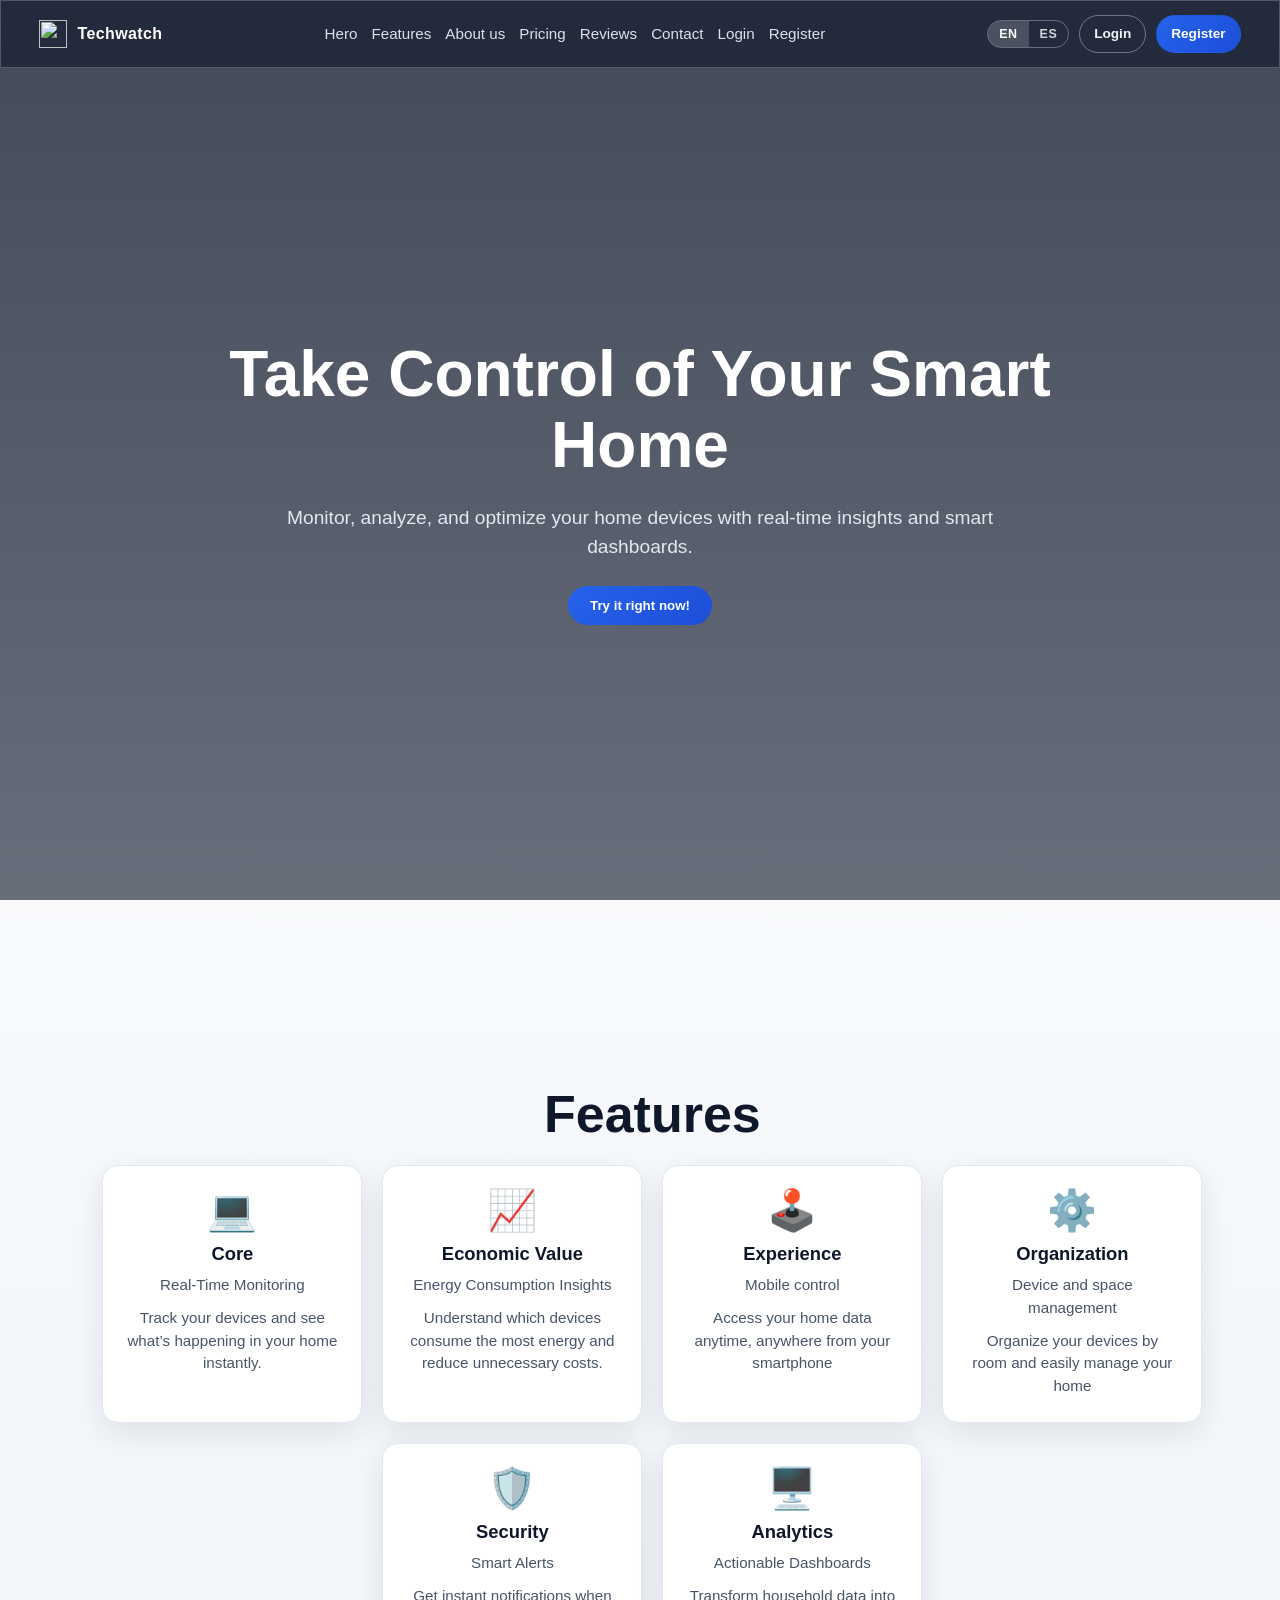
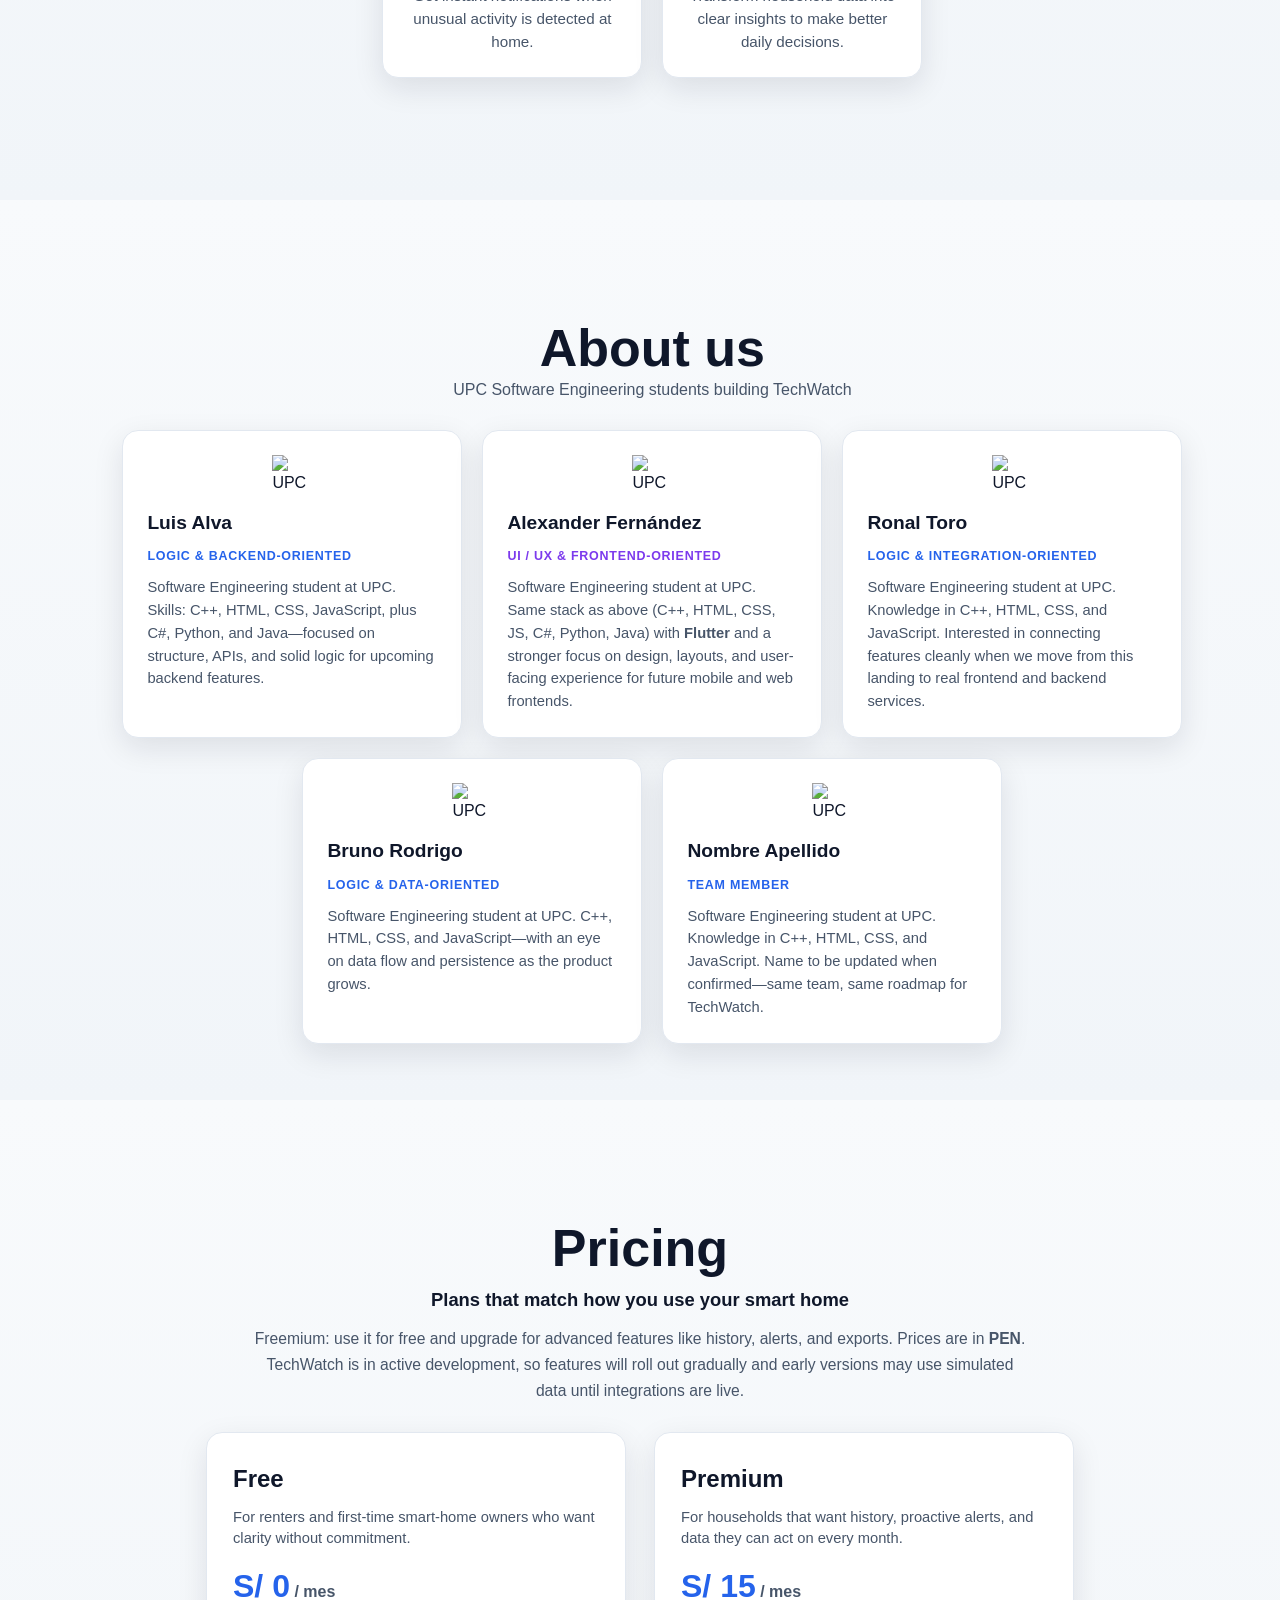
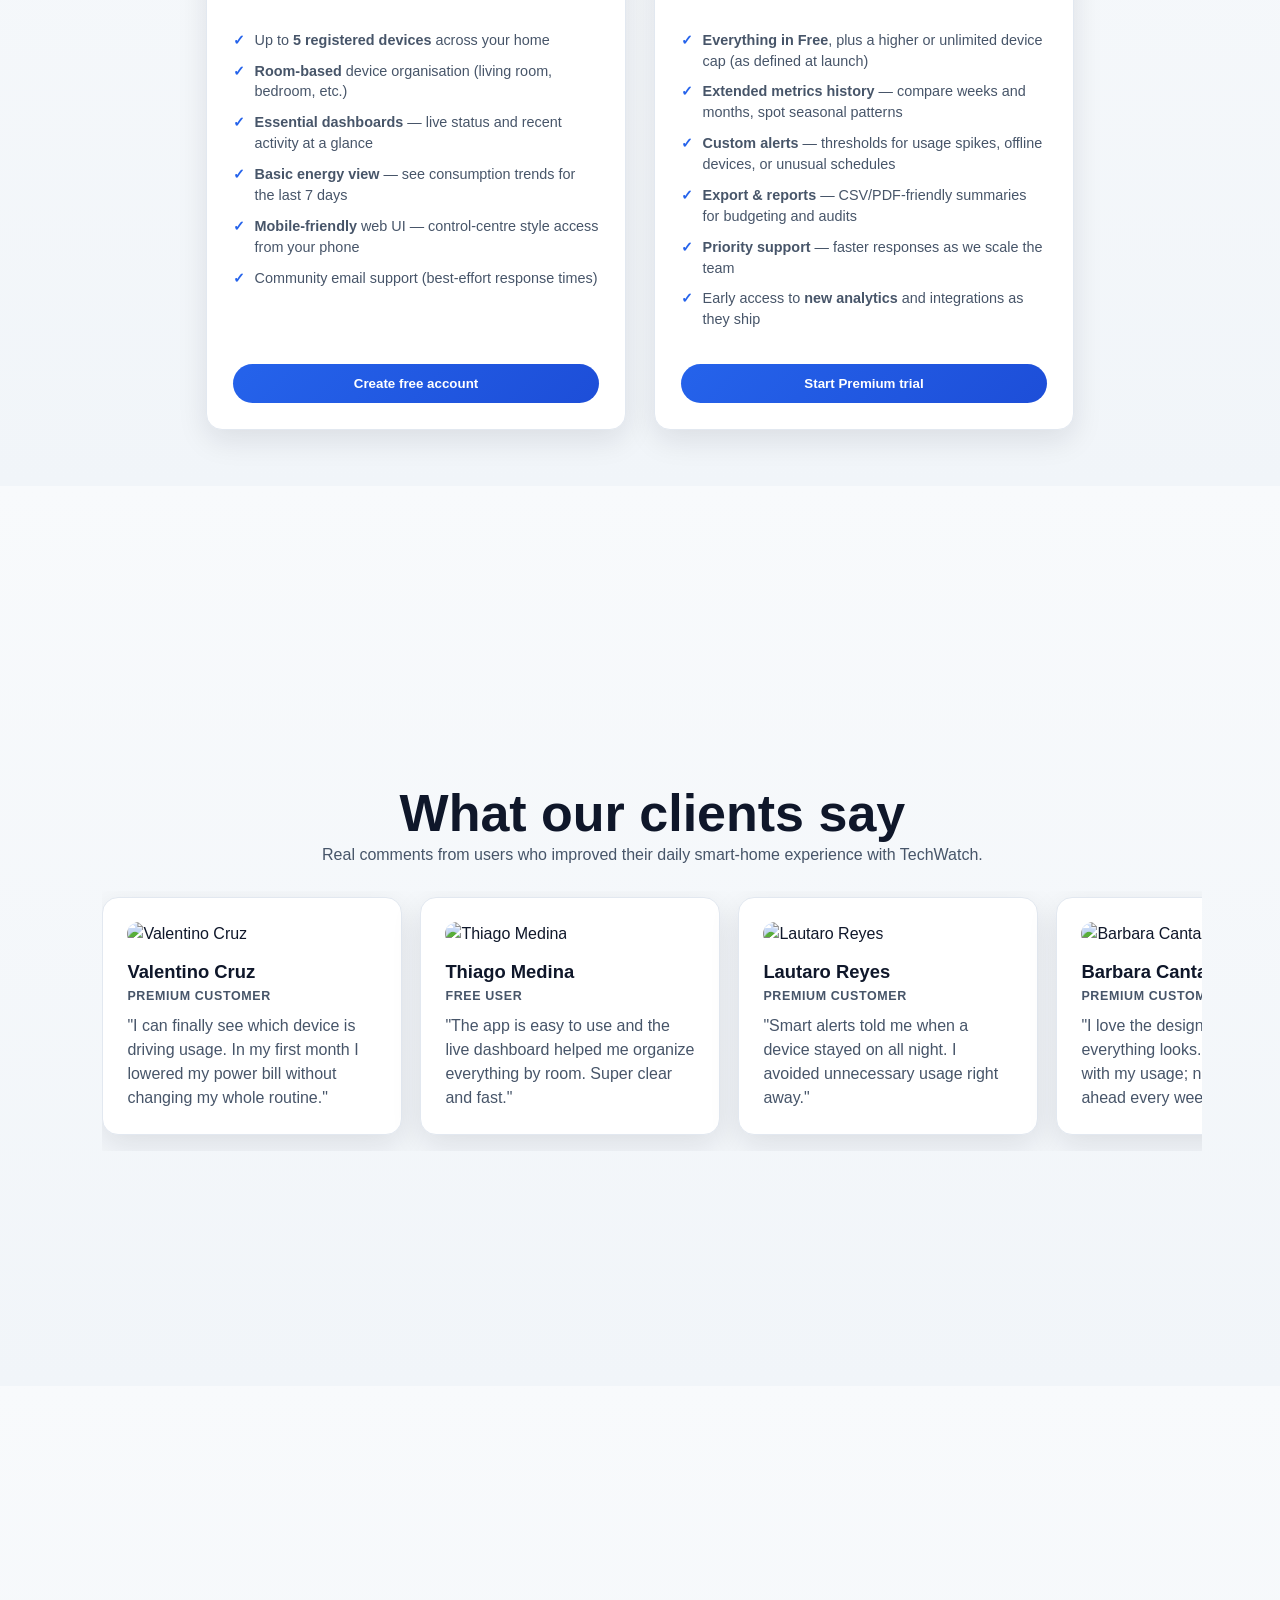
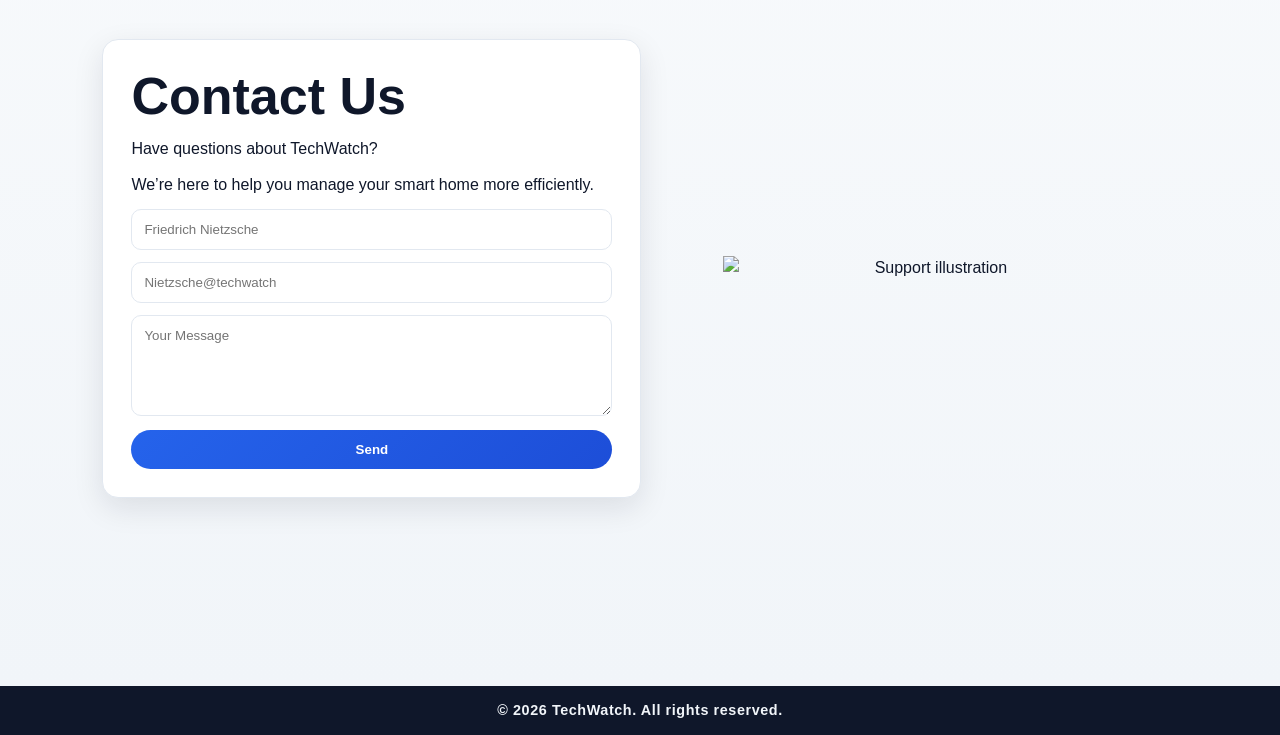
==== index.html @ 65d37afe "feat(login): add login and register" ====
<!DOCTYPE html>
<html lang="en">
<head>
    <meta charset="UTF-8">
    <meta name="viewport" content="width=device-width, initial-scale=1.0">
    <title>TechWatch</title>
    <link rel="stylesheet" href="./style.css">
    <link rel="shortcut icon" href="https://upload.wikimedia.org/wikipedia/commons/f/fc/UPC_logo_transparente.png">
</head>
<body>
<header class="header">
    <div class="div-header">
        <a href="index.html" class="brand-link" aria-label="TechWatch home">
            <img class="icon-img" src="https://upload.wikimedia.org/wikipedia/commons/f/fc/UPC_logo_transparente.png" alt="">
            <p class="title-logo">Techwatch</p>
        </a>

        <nav class="navbar" aria-label="Main">
            <div class="navbar-links">
                <a href="#hero" class="nav-link">Hero</a>
                <a href="#feature" class="nav-link">Features</a>
                <a href="#about" class="nav-link">About us</a>
                <a href="#pricing" class="nav-link">Pricing</a>
                <a href="#testimonials" class="nav-link">Reviews</a>
                <a href="#contact" class="nav-link">Contact</a>
                <a href="login.html" class="nav-link">Login</a>
                <a href="register.html" class="nav-link">Register</a>
            </div>
        </nav>

        <div class="navbar-actions">
            <div class="lang-switch" role="group" aria-label="Language (demo, no action)">
                <button type="button" class="lang-btn lang-btn--active">EN</button>
                <button type="button" class="lang-btn">ES</button>
            </div>
            <a href="login.html" class="btn-nav btn-nav--ghost">Login</a>
            <a href="register.html" class="btn-nav btn-nav--primary">Register</a>
        </div>
    </div>

    <section id="hero" class="full-screen section-content">
        <h1 class="title-main">Take Control of Your Smart Home</h1>
        <p class="txt-primary">Monitor, analyze, and optimize your home devices with real-time insights and smart dashboards.</p>
        <button class="btn-primary" type="button">Try it right now!</button>
    </section>
</header>

<main class="main">
    <section id="feature" class="full-screen section-content">
        <div class="container-feature">
            <h2>Features</h2>
            <div class="container-feature-div">

                <div class="card card--feature">
                    <span class="feature-emoji" aria-hidden="true">💻</span>
                    <h2>Core</h2>
                    <p>Real-Time Monitoring</p>
                    <p>Track your devices and see what’s happening in your home instantly.</p>
                </div>

                <div class="card card--feature">
                    <span class="feature-emoji" aria-hidden="true">📈</span>
                    <h2>Economic Value</h2>
                    <p>Energy Consumption Insights</p>
                    <p>Understand which devices consume the most energy and reduce unnecessary costs.</p>
                </div>

                <div class="card card--feature">
                    <span class="feature-emoji" aria-hidden="true">🕹️</span>
                    <h2>Experience</h2>
                    <p>Mobile control</p>
                    <p>Access your home data anytime, anywhere from your smartphone</p>
                </div>

                <div class="card card--feature">
                    <span class="feature-emoji" aria-hidden="true">⚙️</span>
                    <h2>Organization</h2>
                    <p>Device and space management</p>
                    <p>Organize your devices by room and easily manage your home</p>
                </div>

                <div class="card card--feature">
                    <span class="feature-emoji" aria-hidden="true">🛡️</span>
                    <h2>Security</h2>
                    <p>Smart Alerts</p>
                    <p>Get instant notifications when unusual activity is detected at home.</p>
                </div>

                <div class="card card--feature">
                    <span class="feature-emoji" aria-hidden="true">🖥️</span>
                    <h2>Analytics</h2>
                    <p>Actionable Dashboards</p>
                    <p>Transform household data into clear insights to make better daily decisions.</p>
                </div>
            </div>
        </div>
    </section>

    <section id="about" class="full-screen section-content section-about">
        <div class="container-about">
            <h2>About us</h2>
            <p class="about-lead">UPC Software Engineering students building TechWatch</p>
            <div class="container-team-div">
                <article class="card card-team">
                    <img class="team-upc-badge" src="https://upload.wikimedia.org/wikipedia/commons/f/fc/UPC_logo_transparente.png" alt="UPC">
                    <h3>Luis Alva</h3>
                    <p class="team-role">Logic &amp; backend-oriented</p>
                    <p class="team-bio">Software Engineering student at UPC. Skills: C++, HTML, CSS, JavaScript, plus C#, Python, and Java—focused on structure, APIs, and solid logic for upcoming backend features.</p>
                </article>
                <article class="card card-team card-team--highlight">
                    <img class="team-upc-badge" src="https://upload.wikimedia.org/wikipedia/commons/f/fc/UPC_logo_transparente.png" alt="UPC">
                    <h3>Alexander Fernández</h3>
                    <p class="team-role team-role--design">UI / UX &amp; frontend-oriented</p>
                    <p class="team-bio">Software Engineering student at UPC. Same stack as above (C++, HTML, CSS, JS, C#, Python, Java) with <strong>Flutter</strong> and a stronger focus on design, layouts, and user-facing experience for future mobile and web frontends.</p>
                </article>
                <article class="card card-team">
                    <img class="team-upc-badge" src="https://upload.wikimedia.org/wikipedia/commons/f/fc/UPC_logo_transparente.png" alt="UPC">
                    <h3>Ronal Toro</h3>
                    <p class="team-role">Logic &amp; integration-oriented</p>
                    <p class="team-bio">Software Engineering student at UPC. Knowledge in C++, HTML, CSS, and JavaScript. Interested in connecting features cleanly when we move from this landing to real frontend and backend services.</p>
                </article>
                <article class="card card-team">
                    <img class="team-upc-badge" src="https://upload.wikimedia.org/wikipedia/commons/f/fc/UPC_logo_transparente.png" alt="UPC">
                    <h3>Bruno Rodrigo</h3>
                    <p class="team-role">Logic &amp; data-oriented</p>
                    <p class="team-bio">Software Engineering student at UPC. C++, HTML, CSS, and JavaScript—with an eye on data flow and persistence as the product grows.</p>
                </article>
                <article class="card card-team">
                    <img class="team-upc-badge" src="https://upload.wikimedia.org/wikipedia/commons/f/fc/UPC_logo_transparente.png" alt="UPC">
                    <h3>Nombre Apellido</h3>
                    <p class="team-role">Team member</p>
                    <p class="team-bio">Software Engineering student at UPC. Knowledge in C++, HTML, CSS, and JavaScript. Name to be updated when confirmed—same team, same roadmap for TechWatch.</p>
                </article>
            </div>
        </div>
    </section>

    <section id="pricing" class="full-screen section-content section-pricing">
        <div class="container-pricing">
            <h2>Pricing</h2>
            <h3 class="pricing-subtitle">Plans that match how you use your smart home</h3>
            <p class="pricing-intro">Freemium: use it for free and upgrade for advanced features like history, alerts, and exports. Prices are in <strong>PEN</strong>. TechWatch is in active development, so features will roll out gradually and early versions may use simulated data until integrations are live.</p>
            <div class="card-pricing">
                <article class="card card-plan">
                    <h4 class="plan-name">Free</h4>
                    <p class="plan-tagline">For renters and first-time smart-home owners who want clarity without commitment.</p>
                    <p class="plan-price"><span class="plan-amount">S/&nbsp;0</span> <span class="plan-period">/ mes</span></p>
                    <ul class="plan-features" aria-label="Free plan includes">
                        <li>Up to <strong>5 registered devices</strong> across your home</li>
                        <li><strong>Room-based</strong> device organisation (living room, bedroom, etc.)</li>
                        <li><strong>Essential dashboards</strong> — live status and recent activity at a glance</li>
                        <li><strong>Basic energy view</strong> — see consumption trends for the last 7 days</li>
                        <li><strong>Mobile-friendly</strong> web UI — control-centre style access from your phone</li>
                        <li>Community email support (best-effort response times)</li>
                    </ul>
                    <button class="btn-primary btn-plan" type="button">Create free account</button>
                </article>
                <article class="card card-plan card-plan--premium">
                    <h4 class="plan-name">Premium</h4>
                    <p class="plan-tagline">For households that want history, proactive alerts, and data they can act on every month.</p>
                    <p class="plan-price"><span class="plan-amount">S/&nbsp;15</span> <span class="plan-period">/ mes</span></p>
                    <ul class="plan-features" aria-label="Premium plan includes">
                        <li><strong>Everything in Free</strong>, plus a higher or unlimited device cap (as defined at launch)</li>
                        <li><strong>Extended metrics history</strong> — compare weeks and months, spot seasonal patterns</li>
                        <li><strong>Custom alerts</strong> — thresholds for usage spikes, offline devices, or unusual schedules</li>
                        <li><strong>Export &amp; reports</strong> — CSV/PDF-friendly summaries for budgeting and audits</li>
                        <li><strong>Priority support</strong> — faster responses as we scale the team</li>
                        <li>Early access to <strong>new analytics</strong> and integrations as they ship</li>
                    </ul>
                    <button class="btn-primary btn-plan" type="button">Start Premium trial</button>
                </article>
            </div>
        </div>
    </section>

    <section id="testimonials" class="full-screen section-content section-testimonials">
        <div class="container-testimonials">
            <h2>What our clients say</h2>
            <p class="testimonials-lead">Real comments from users who improved their daily smart-home experience with TechWatch.</p>
            <div class="testimonial-slider" aria-label="Client reviews slider">
                <article class="card card-testimonial">
                    <img class="testimonial-avatar" src="https://www.infobae.com/resizer/v2/CPGKD5EXLZEO7OSWENSND5OVTY.jpg?auth=8306f0fc4fae2e4732d6c494ba9c1b392066bcceee750fc18bac160e24c62897&amp;smart=true&amp;width=992&amp;height=558&amp;quality=85" alt="Valentino Cruz">
                    <h3>Valentino Cruz</h3>
                    <p class="testimonial-role">Premium customer</p>
                    <p>"I can finally see which device is driving usage. In my first month I lowered my power bill without changing my whole routine."</p>
                </article>
                <article class="card card-testimonial">
                    <img class="testimonial-avatar" src="https://i.pinimg.com/736x/46/91/97/46919703baafce4552b2fa913bdf6544.jpg" alt="Thiago Medina">
                    <h3>Thiago Medina</h3>
                    <p class="testimonial-role">Free user</p>
                    <p>"The app is easy to use and the live dashboard helped me organize everything by room. Super clear and fast."</p>
                </article>
                <article class="card card-testimonial">
                    <img class="testimonial-avatar" src="https://www.latercera.com/resizer/v2/CP57ROPIQRBABHJVPYNOD5T3W4.jpeg?auth=5ddd40fdc5b1cfbd6dd64c417ba58ba4797929451bead5919d0a9a0de16f0524&amp;smart=true&amp;width=800&amp;height=1194&amp;quality=70" alt="Lautaro Reyes">
                    <h3>Lautaro Reyes</h3>
                    <p class="testimonial-role">Premium customer</p>
                    <p>"Smart alerts told me when a device stayed on all night. I avoided unnecessary usage right away."</p>
                </article>
                <article class="card card-testimonial">
                    <img class="testimonial-avatar" src="https://lastfm.freetls.fastly.net/i/u/ar0/795e76529611a50bc65374e23f1e6161.jpg" alt="Barbara Cantarero">
                    <h3>Barbara Cantarero</h3>
                    <p class="testimonial-role">Premium customer</p>
                    <p>"I love the design and how simple everything looks. I used to struggle with my usage; now I can plan ahead every week."</p>
                </article>
                <article class="card card-testimonial">
                    <img class="testimonial-avatar" src="https://akamai.sscdn.co/uploadfile/letras/fotos/0/a/1/a/0a1a2368485c5fea7bb5aa9ca3377a27.jpg" alt="Matias Solano">
                    <h3>Matias Solano</h3>
                    <p class="testimonial-role">Free user</p>
                    <p>"TechWatch took me from a messy setup to controlling my home from my phone. Really useful day to day."</p>
                </article>
            </div>
        </div>
    </section>

    <section id="contact" class="full-screen section-content">
        <div class="contact-div">
            <div class="contact-us">
                <h2>Contact Us</h2>
                <p>Have questions about TechWatch? </p>
                <p>We’re here to help you manage your smart home more efficiently.</p>
                <input class="input" type="text" name="contact-name" placeholder="Friedrich Nietzsche">
                <input class="input" type="email" name="contact-email" placeholder="Nietzsche@techwatch">
                <textarea class="input" rows="5" name="contact-message" placeholder="Your Message"></textarea>
                <button class="btn-primary contact-send" type="button">Send</button>
            </div>
            <img class="contact-illustration" src="https://estudiante.upc.edu.pe/_nuxt/gif-landing.DMH_R6to.gif" alt="Support illustration">
        </div>
    </section>

</main>

<footer class="footer footer--compact">
    <div class="container-footer">
        <p class="footer-copy">© 2026 TechWatch. All rights reserved.</p>
    </div>
</footer>
</body>
</html>
---- style.css ----
:root {
    --primary: #2563eb;
    --primary-hover: #1d4ed8;

    --bg: #f8fafc;
    --surface: #ffffff;
    --surface-muted: #f1f5f9;
    --border: #e2e8f0;

    --text-main: #0f172a;
    --text-secondary: #475569;
    --text-light: #e2e8f0;

    --radius: 16px;
    --shadow-soft: 0 10px 30px rgba(15, 23, 42, 0.1);
}

* {
    margin: 0;
    padding: 0;
    box-sizing: border-box;
    font-family: Inter, "Segoe UI", sans-serif;
}

html {
    scroll-behavior: smooth;
}

body {
    background: var(--bg);
    color: var(--text-main);
    line-height: 1.5;
    scroll-snap-type: y mandatory;
    overflow-y: auto;
}

section,
footer {
    scroll-snap-align: start;
}

a {
    text-decoration: none;
    color: inherit;
}

.full-screen {
    min-height: 100vh;
}

.section-content {
    display: flex;
    flex-direction: column;
    justify-content: center;
    align-items: center;
    gap: 24px;
    padding: 120px 8vw 56px;
    text-align: center;
}

.section-content h2 {
    font-size: clamp(2rem, 4.2vw, 3.25rem);
    line-height: 1.1;
}

/* HEADER + HERO */
.header {
    position: relative;
    background-image: url("https://linda-smart.com/wp-content/uploads/2024/03/Smart-Home-Linda-Smart-blog-IoT-9.webp");
    background-position: center;
    background-size: cover;
    background-repeat: no-repeat;
}

.header::before {
    content: "";
    position: absolute;
    inset: 0;
    background: linear-gradient(180deg, rgba(15, 23, 42, 0.78), rgba(15, 23, 42, 0.62));
}

.div-header {
    position: fixed;
    top: 0;
    left: 0;
    z-index: 10;
    width: 100%;
    padding: 14px 3vw;
    border: 1px solid rgba(226, 232, 240, 0.25);
    border-radius: 0;
    background: rgba(15, 23, 42, 0.6);
    backdrop-filter: blur(14px);
    display: grid;
    grid-template-columns: auto minmax(0, 1fr) auto;
    align-items: center;
    column-gap: clamp(10px, 2vw, 20px);
}

.brand-link {
    display: flex;
    align-items: center;
    gap: 10px;
    text-decoration: none;
    color: inherit;
    grid-column: 1;
    justify-self: start;
    min-width: 0;
}

.container-logo {
    display: flex;
    align-items: center;
    gap: 10px;
}

.title-logo {
    color: #fff;
    font-weight: 700;
    letter-spacing: 0.4px;
}

.icon-img {
    width: 28px;
    height: 28px;
    object-fit: contain;
}

.navbar {
    grid-column: 2;
    display: flex;
    align-items: center;
    justify-content: center;
    min-width: 0;
}

.navbar-links {
    display: flex;
    flex-wrap: wrap;
    align-items: center;
    justify-content: center;
    gap: 10px 14px;
}

.navbar-actions {
    grid-column: 3;
    justify-self: end;
    display: flex;
    flex-wrap: wrap;
    align-items: center;
    justify-content: flex-end;
    gap: 8px 10px;
}

a.btn-nav {
    text-decoration: none;
    display: inline-flex;
    align-items: center;
    justify-content: center;
    box-sizing: border-box;
}

.lang-switch {
    display: inline-flex;
    border-radius: 999px;
    overflow: hidden;
    border: 1px solid rgba(226, 232, 240, 0.35);
}

.lang-btn {
    margin: 0;
    padding: 6px 11px;
    border: none;
    background: transparent;
    color: rgba(241, 245, 249, 0.85);
    font-size: 0.78rem;
    font-weight: 600;
    letter-spacing: 0.04em;
    cursor: pointer;
}

.lang-btn:hover {
    background: rgba(255, 255, 255, 0.08);
    color: #fff;
}

.lang-btn--active {
    background: rgba(255, 255, 255, 0.18);
    color: #fff;
}

.btn-nav {
    padding: 8px 14px;
    border-radius: 999px;
    font-size: 0.85rem;
    font-weight: 600;
    cursor: pointer;
    border: 1px solid transparent;
    white-space: nowrap;
}

.btn-nav--ghost {
    background: transparent;
    color: #f1f5f9;
    border-color: rgba(226, 232, 240, 0.4);
}

.btn-nav--ghost:hover {
    background: rgba(255, 255, 255, 0.1);
    border-color: rgba(226, 232, 240, 0.6);
}

.btn-nav--primary {
    background: linear-gradient(135deg, var(--primary), var(--primary-hover));
    color: #fff;
    border-color: transparent;
}

.btn-nav--primary:hover {
    filter: brightness(1.05);
    box-shadow: 0 4px 14px rgba(37, 99, 235, 0.35);
}

.nav-link {
    color: rgba(241, 245, 249, 0.9);
    font-size: 0.95rem;
}

.nav-link:hover {
    color: #ffffff;
}

.auth-page {
    min-height: 100vh;
    display: flex;
    flex-direction: column;
}

/* Auth pages (login / register): same header backdrop, centered form */
.header--auth {
    display: flex;
    flex-direction: column;
    flex: 1;
    min-height: 0;
}

.auth-panel {
    position: relative;
    z-index: 1;
    flex: 1;
    display: flex;
    align-items: center;
    justify-content: center;
    padding: 100px 5vw 48px;
    color: #fff;
}

.auth-card {
    width: min(420px, 100%);
    background: rgba(255, 255, 255, 0.96);
    color: var(--text-main);
    border-radius: var(--radius);
    padding: 28px 26px 26px;
    box-shadow: 0 20px 50px rgba(15, 23, 42, 0.25);
    text-align: left;
}

.auth-card h1 {
    font-size: 1.45rem;
    margin-bottom: 20px;
    line-height: 1.2;
}

.auth-form {
    display: flex;
    flex-direction: column;
    gap: 14px;
}

.auth-form label {
    font-size: 0.82rem;
    font-weight: 600;
    color: var(--text-secondary);
    display: flex;
    flex-direction: column;
    gap: 6px;
    text-align: left;
}

.auth-form input {
    border: 1px solid var(--border);
    border-radius: 10px;
    padding: 11px 12px;
    font-size: 0.95rem;
    outline: none;
}

.auth-form input:focus {
    border-color: var(--primary);
}

.auth-footer-row {
    margin-top: 18px;
    font-size: 0.88rem;
    color: var(--text-secondary);
    text-align: center;
}

.auth-footer-row a {
    color: var(--primary);
    font-weight: 600;
}

.auth-form .btn-primary.auth-submit {
    width: 100%;
    margin-top: 4px;
}

#hero {
    position: relative;
    z-index: 1;
    color: #ffffff;
}

.title-main {
    font-size: clamp(2rem, 5vw, 4rem);
    max-width: 850px;
    line-height: 1.1;
}

.txt-primary {
    font-size: clamp(1rem, 2.1vw, 1.2rem);
    max-width: 760px;
    color: var(--text-light);
}

.btn-primary {
    border: none;
    border-radius: 999px;
    background: linear-gradient(135deg, var(--primary), var(--primary-hover));
    color: #fff;
    font-weight: 600;
    padding: 12px 22px;
    cursor: pointer;
    transition: transform 0.2s ease, box-shadow 0.2s ease;
}

.btn-primary:hover {
    transform: translateY(-2px);
    box-shadow: 0 8px 25px rgba(37, 99, 235, 0.28);
}

/* MAIN SECTIONS */
.main {
    text-align: center;
}

#feature,
#about,
#pricing,
#testimonials,
#contact {
    background: linear-gradient(180deg, var(--bg), var(--surface-muted));
}

.container-feature,
.container-about,
.container-testimonials,
.contact-div {
    width: min(1100px, 92vw);
    margin: 0 auto;
}

.container-feature-div {
    margin-top: 22px;
    display: flex;
    flex-wrap: wrap;
    justify-content: center;
    align-items: stretch;
    gap: 20px;
}

#feature .card {
    width: calc((100% - 60px) / 4);
    min-width: 230px;
    max-width: 260px;
}

.card--feature {
    display: flex;
    flex-direction: column;
    align-items: center;
    gap: 10px;
    padding-top: 28px;
}

.feature-emoji {
    font-size: 2.5rem;
    line-height: 1;
    margin-bottom: 4px;
}

.card--feature h2 {
    font-size: 1.15rem;
}

.card--feature p {
    font-size: 0.95rem;
    color: var(--text-secondary);
}

/* ABOUT US */
.section-about .about-lead {
    max-width: 720px;
    margin: 0 auto;
    color: var(--text-secondary);
    font-size: 1rem;
}

.container-team-div {
    margin-top: 28px;
    display: flex;
    flex-wrap: wrap;
    justify-content: center;
    align-items: stretch;
    gap: 20px;
}

.card-team {
    width: calc((100% - 80px) / 3);
    min-width: 260px;
    max-width: 340px;
    padding: 24px;
    text-align: left;
    display: flex;
    flex-direction: column;
    gap: 10px;
}

.card-team--highlight {
    border-color: rgba(37, 99, 235, 0.35);
    box-shadow: 0 12px 40px rgba(37, 99, 235, 0.12);
}

.team-upc-badge {
    width: 2.5rem;
    height: 2.5rem;
    object-fit: contain;
    align-self: center;
    margin-bottom: 4px;
    display: block;
}

.card-team h3 {
    font-size: 1.2rem;
    color: var(--text-main);
}

.team-role {
    font-size: 0.78rem;
    font-weight: 600;
    text-transform: uppercase;
    letter-spacing: 0.06em;
    color: var(--primary);
}

.team-role--design {
    color: #7c3aed;
}

.team-bio {
    font-size: 0.92rem;
    color: var(--text-secondary);
    line-height: 1.55;
}

/* TESTIMONIALS */
.section-testimonials .testimonials-lead {
    max-width: 760px;
    margin: 0 auto;
    color: var(--text-secondary);
    font-size: 1rem;
}

.testimonial-slider {
    margin-top: 24px;
    display: flex;
    gap: 18px;
    overflow-x: auto;
    padding: 6px 4px 16px;
    scroll-snap-type: x mandatory;
}

.card-testimonial {
    flex: 0 0 min(300px, 82vw);
    scroll-snap-align: start;
    text-align: left;
}

.testimonial-avatar {
    width: 100%;
    height: 180px;
    object-fit: cover;
    border-radius: 12px;
    margin-bottom: 12px;
}

.card-testimonial h3 {
    font-size: 1.15rem;
    margin-bottom: 2px;
}

.testimonial-role {
    font-size: 0.78rem;
    font-weight: 700;
    letter-spacing: 0.05em;
    text-transform: uppercase;
    color: var(--primary);
    margin-bottom: 8px;
}

.card-testimonial p {
    color: var(--text-secondary);
}

/* PRICING */
.container-pricing {
    width: min(1040px, 92vw);
    margin: 0 auto;
}

.pricing-subtitle {
    font-size: 1.15rem;
    font-weight: 600;
    color: var(--text-main);
    margin-top: 0.4rem;
    line-height: 1.35;
}

.section-pricing > .container-pricing > h2 {
    margin-bottom: 0.2em;
}

.pricing-intro {
    max-width: 780px;
    margin: 14px auto 0;
    font-size: 0.98rem;
    color: var(--text-secondary);
    line-height: 1.65;
    text-align: center;
}

.card-pricing {
    margin-top: 28px;
    display: flex;
    flex-direction: row;
    justify-content: center;
    align-items: stretch;
    gap: 28px;
    flex-wrap: nowrap;
}

.card {
    background: var(--surface);
    border: 1px solid var(--border);
    border-radius: var(--radius);
    padding: 24px;
    box-shadow: var(--shadow-soft);
    transition: transform 0.2s ease;
}

.card:hover {
    transform: translateY(-4px);
}

.price {
    font-size: 1.8rem;
    font-weight: 700;
    color: var(--primary);
}

#pricing .card-plan {
    position: relative;
    width: min(420px, 100%);
    min-width: 300px;
    min-height: auto;
    padding: 28px 26px 26px;
    display: flex;
    flex-direction: column;
    gap: 10px;
    text-align: left;
}


.plan-name {
    font-size: 1.5rem;
    font-weight: 800;
    color: var(--text-main);
    margin: 0;
}

.plan-tagline {
    font-size: 0.92rem;
    color: var(--text-secondary);
    line-height: 1.45;
    margin: 0;
}

.plan-price {
    margin: 6px 0 4px;
    line-height: 1.25;
}

.plan-amount {
    font-size: 2rem;
    font-weight: 800;
    color: var(--primary);
}

.plan-period {
    font-size: 1rem;
    font-weight: 600;
    color: var(--text-secondary);
}

.plan-features {
    list-style: none;
    margin: 10px 0 0;
    padding: 0;
    flex: 1;
}

.plan-features li {
    position: relative;
    padding-left: 1.35rem;
    margin-bottom: 10px;
    font-size: 0.9rem;
    color: var(--text-secondary);
    line-height: 1.45;
}

.plan-features li::before {
    content: "✓";
    position: absolute;
    left: 0;
    color: var(--primary);
    font-weight: 800;
}

.btn-plan {
    margin-top: 14px;
    align-self: flex-start;
    width: 100%;
    text-align: center;
}


.contact-div {
    display: grid;
    grid-template-columns: repeat(auto-fit, minmax(260px, 1fr));
    align-items: center;
    gap: 22px;
}

.contact-us {
    background: var(--surface);
    border: 1px solid var(--border);
    border-radius: var(--radius);
    padding: 28px;
    box-shadow: var(--shadow-soft);
    display: flex;
    flex-direction: column;
    gap: 12px;
    text-align: left;
}

.contact-send {
    width: 100%;
    margin-top: 2px;
}

.contact-div img,
.contact-illustration {
    width: 100%;
    max-width: 420px;
    margin-inline: auto;
    max-height: 460px;
    object-fit: contain;
    display: block;
}

.input {
    border: 1px solid var(--border);
    border-radius: 10px;
    padding: 12px;
    outline: none;
}

.input:focus {
    border-color: var(--primary);
}

/* FOOTER */
.footer {
    background: #0f172a;
    color: #f8fafc;
    display: flex;
    align-items: center;
    justify-content: center;
    min-height: auto;
    padding: 0;
}

.footer--compact {
    max-height: 72px;
    min-height: 0;
    padding: 14px 6vw;
    scroll-snap-align: end;
    overflow: hidden;
    box-sizing: border-box;
}

.footer--compact .container-footer {
    width: min(960px, 100%);
    margin: 0 auto;
    text-align: center;
    display: flex;
    flex-direction: column;
    justify-content: center;
    padding-inline: 12px;
}

.footer--compact .footer-copy {
    font-size: 0.9rem;
    font-weight: 600;
    color: #f1f5f9;
    margin: 0;
    line-height: 1.45;
    letter-spacing: 0.04em;
}

.container-footer {
    width: min(1100px, 92vw);
    margin: 0 auto;
}

.auth-page .footer--compact {
    position: relative;
    z-index: 1;
}

@media (max-width: 780px) {
    .div-header {
        padding: 10px 14px;
        grid-template-columns: 1fr;
        grid-template-rows: auto auto auto;
        row-gap: 10px;
        justify-items: stretch;
    }

    .brand-link {
        grid-column: 1;
        grid-row: 1;
        justify-self: start;
    }

    .navbar {
        grid-column: 1;
        grid-row: 2;
        justify-content: center;
    }

    .navbar-actions {
        grid-column: 1;
        grid-row: 3;
        justify-self: stretch;
        justify-content: center;
    }

    .nav-link {
        font-size: 0.82rem;
    }

    .section-content {
        padding-top: 130px;
    }

    .card-pricing {
        flex-wrap: wrap;
    }

    #pricing .card-plan {
        width: min(100%, 440px);
        min-height: auto;
    }
}

@media (max-width: 1200px) {
    #feature .card {
        width: calc((100% - 40px) / 3);
        max-width: 300px;
    }

    .card-team {
        width: calc((100% - 40px) / 2);
        max-width: 360px;
    }
}

@media (max-width: 768px) {
    #feature .card {
        width: calc((100% - 20px) / 2);
        min-width: 0;
        max-width: 340px;
    }

    .card-team {
        width: 100%;
        max-width: 420px;
    }

    .card-testimonial {
        flex-basis: 86vw;
    }
}
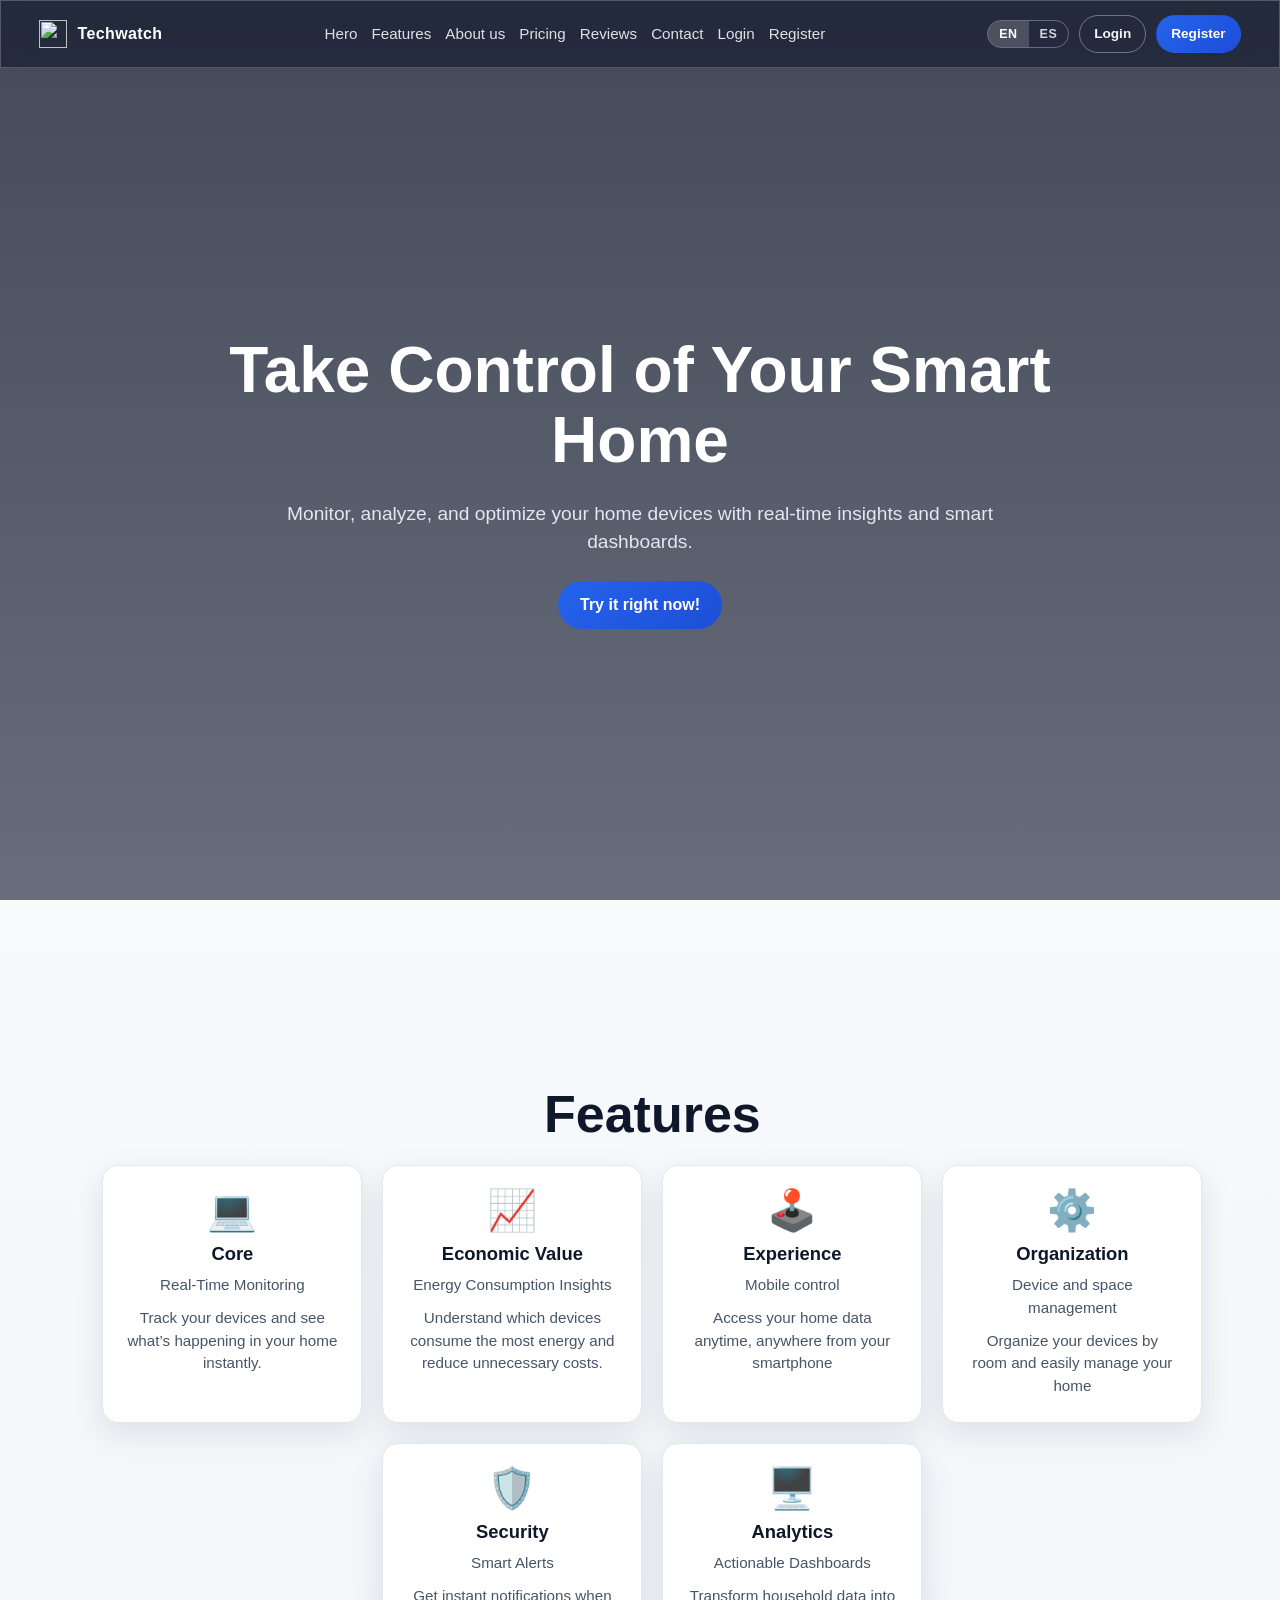
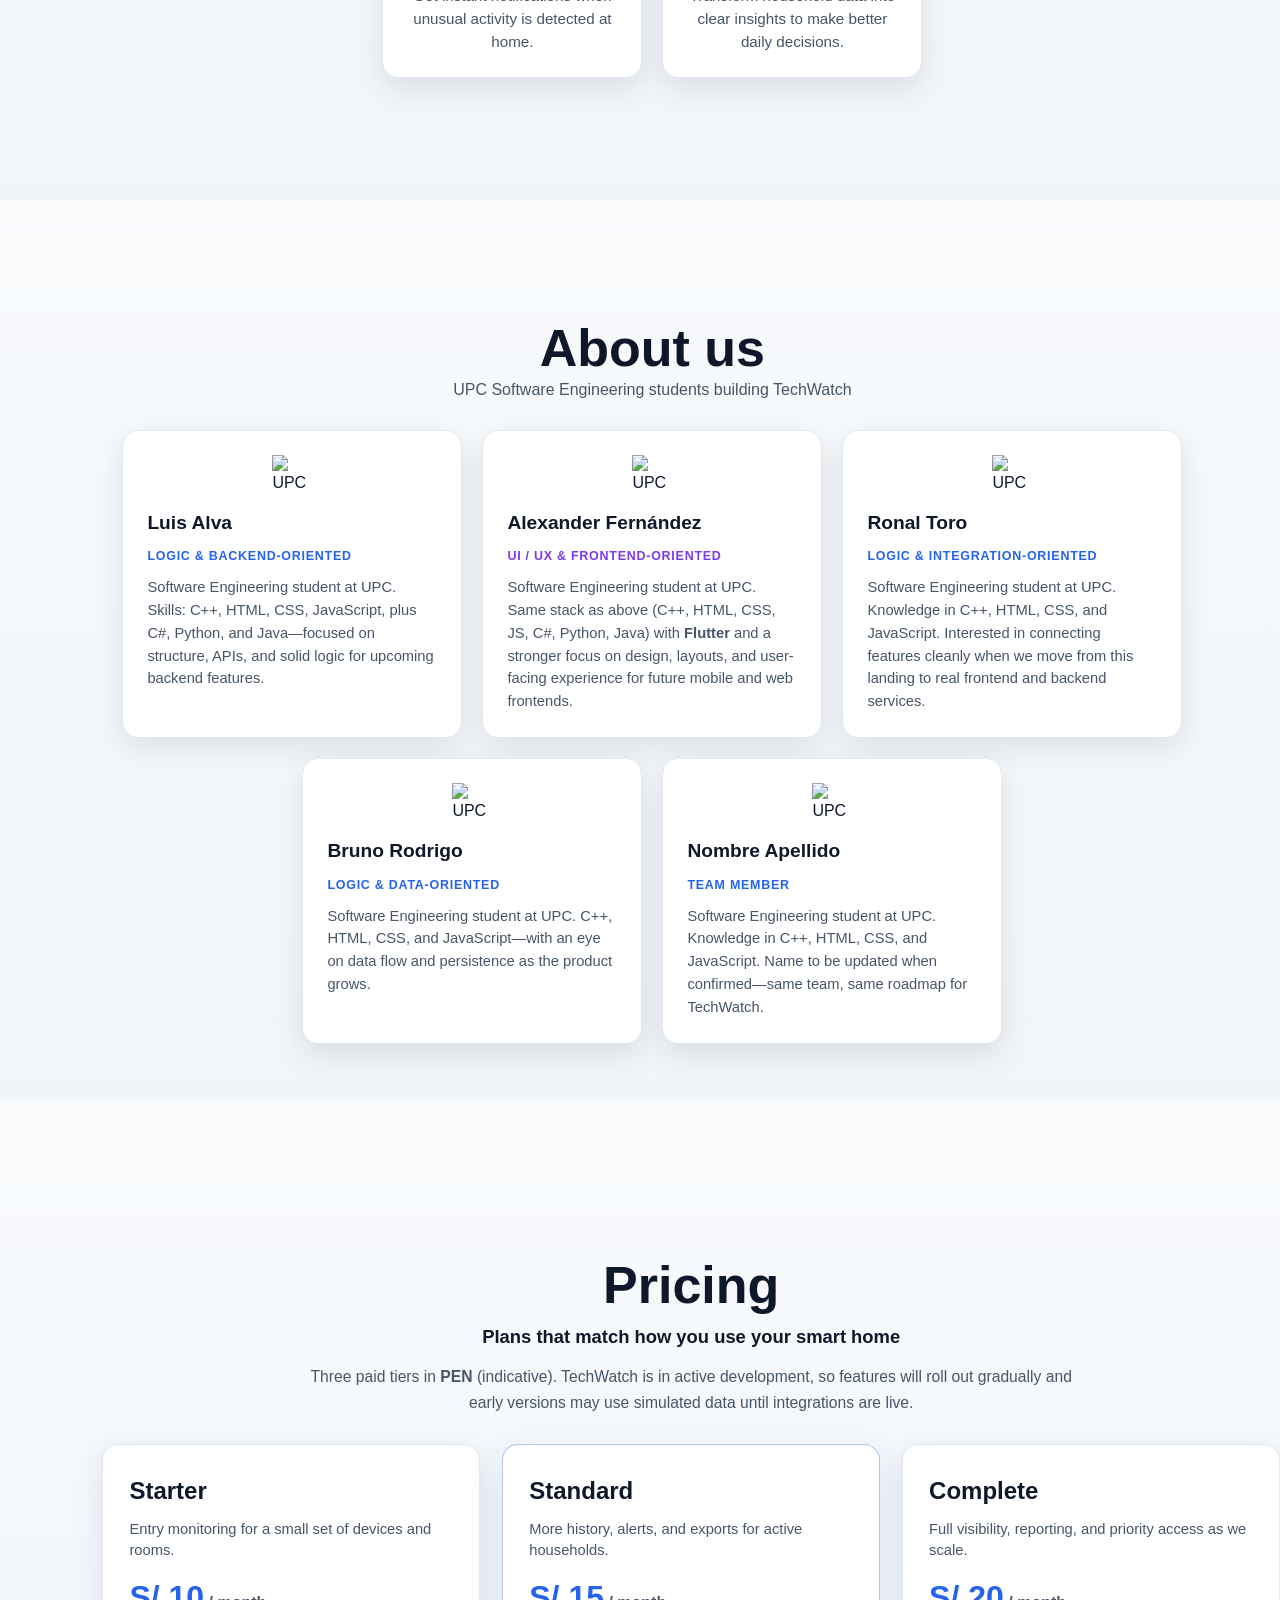
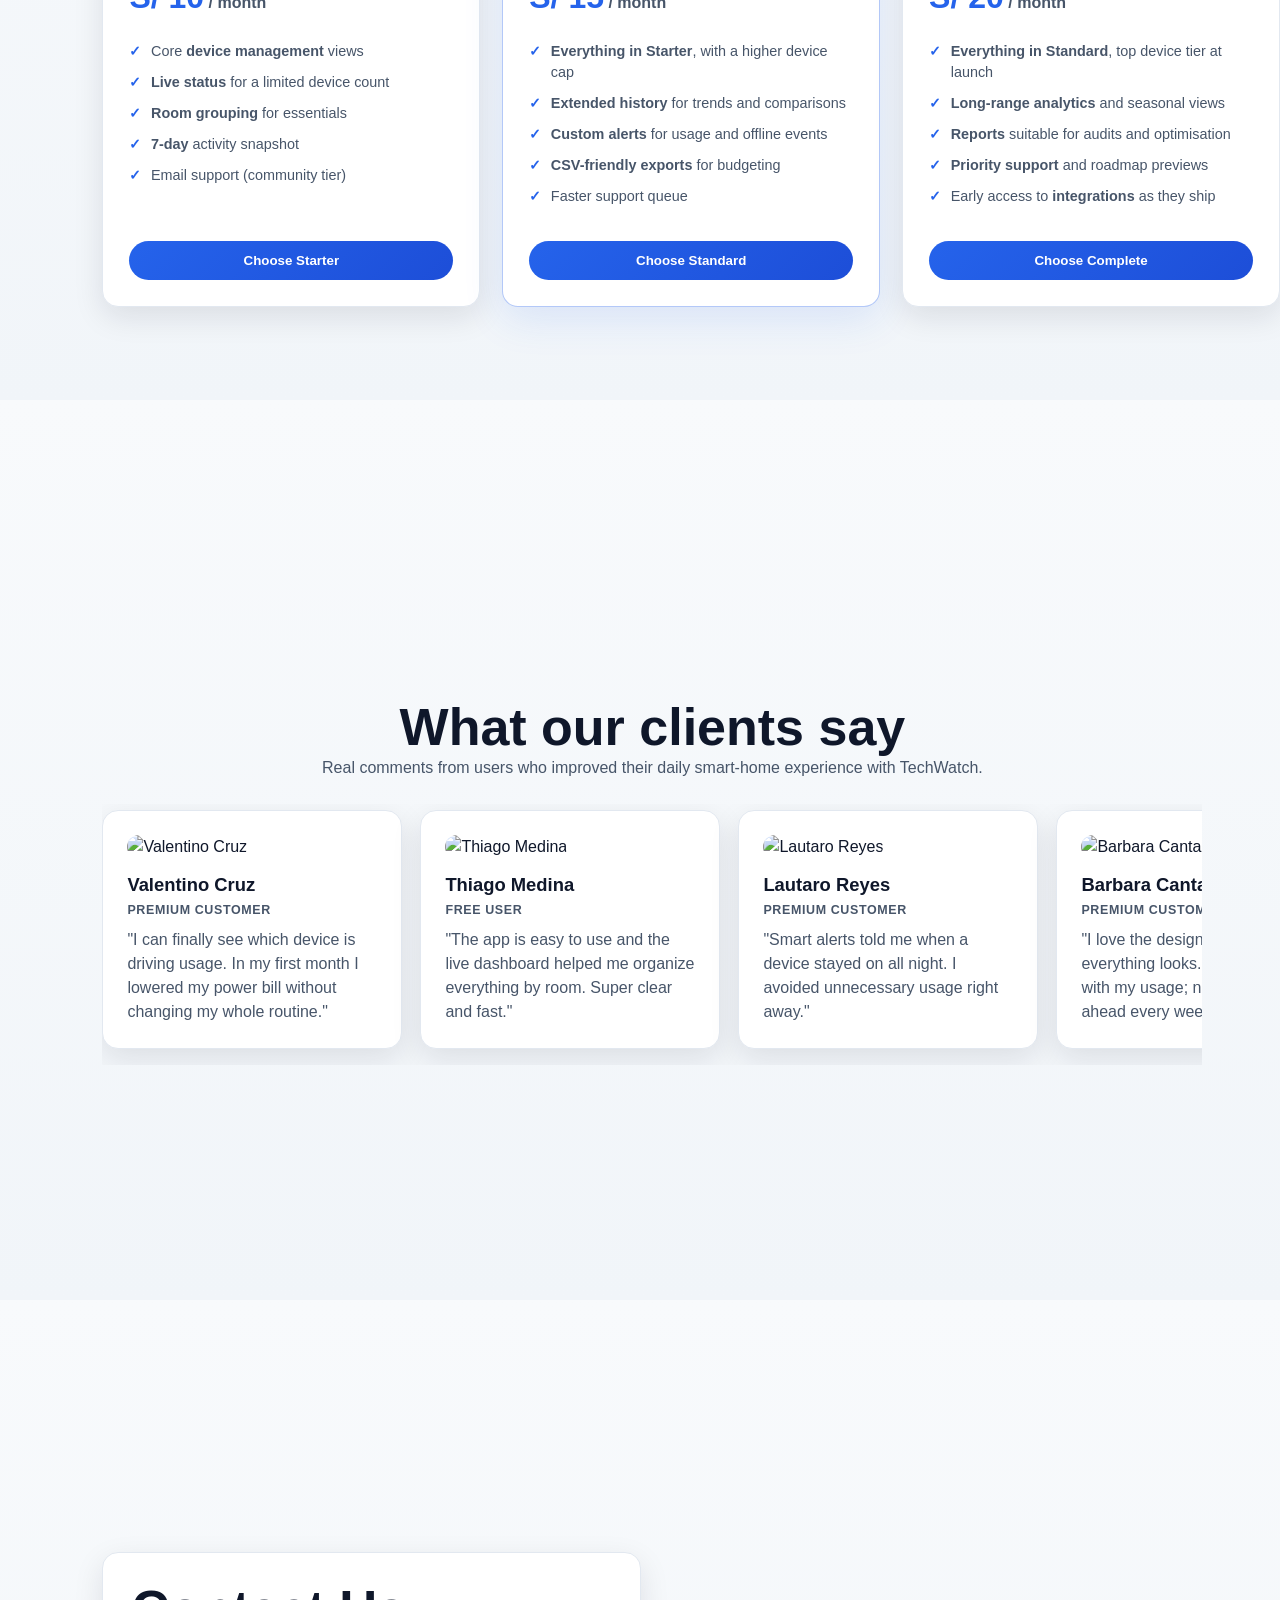
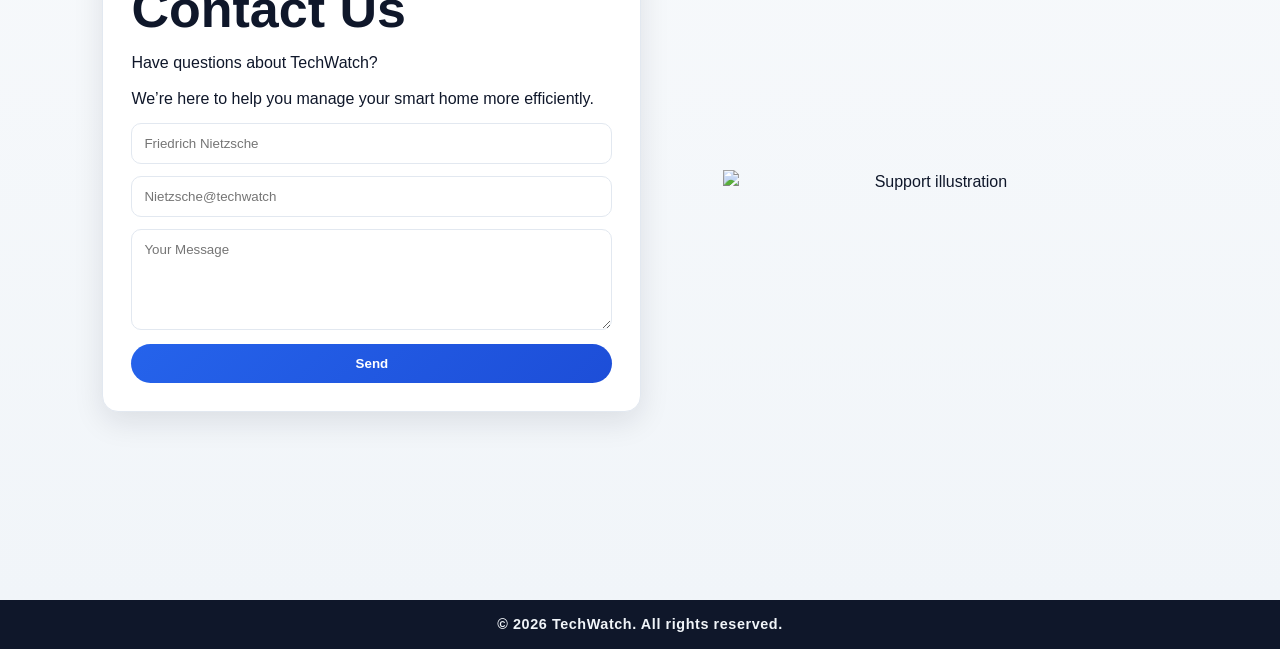
==== commit fceb7597: "feat(i18n): add i18n for the translate" ====
--- a/index.html
+++ b/index.html
@@ -7,90 +7,90 @@
     <link rel="stylesheet" href="./style.css">
     <link rel="shortcut icon" href="https://upload.wikimedia.org/wikipedia/commons/f/fc/UPC_logo_transparente.png">
 </head>
-<body>
+<body data-page="index">
 <header class="header">
     <div class="div-header">
-        <a href="index.html" class="brand-link" aria-label="TechWatch home">
+        <a href="index.html" class="brand-link" data-i18n-aria="meta.brandHome" aria-label="TechWatch home">
             <img class="icon-img" src="https://upload.wikimedia.org/wikipedia/commons/f/fc/UPC_logo_transparente.png" alt="">
             <p class="title-logo">Techwatch</p>
         </a>
 
-        <nav class="navbar" aria-label="Main">
+        <nav class="navbar" aria-label="Main" data-i18n-aria="meta.navMain">
             <div class="navbar-links">
-                <a href="#hero" class="nav-link">Hero</a>
-                <a href="#feature" class="nav-link">Features</a>
-                <a href="#about" class="nav-link">About us</a>
-                <a href="#pricing" class="nav-link">Pricing</a>
-                <a href="#testimonials" class="nav-link">Reviews</a>
-                <a href="#contact" class="nav-link">Contact</a>
-                <a href="login.html" class="nav-link">Login</a>
-                <a href="register.html" class="nav-link">Register</a>
+                <a href="#hero" class="nav-link" data-i18n="nav.hero">Hero</a>
+                <a href="#feature" class="nav-link" data-i18n="nav.features">Features</a>
+                <a href="#about" class="nav-link" data-i18n="nav.about">About us</a>
+                <a href="#pricing" class="nav-link" data-i18n="nav.pricing">Pricing</a>
+                <a href="#testimonials" class="nav-link" data-i18n="nav.reviews">Reviews</a>
+                <a href="#contact" class="nav-link" data-i18n="nav.contact">Contact</a>
+                <a href="login.html" class="nav-link" data-i18n="nav.login">Login</a>
+                <a href="register.html" class="nav-link" data-i18n="nav.register">Register</a>
             </div>
         </nav>
 
         <div class="navbar-actions">
-            <div class="lang-switch" role="group" aria-label="Language (demo, no action)">
-                <button type="button" class="lang-btn lang-btn--active">EN</button>
-                <button type="button" class="lang-btn">ES</button>
-            </div>
-            <a href="login.html" class="btn-nav btn-nav--ghost">Login</a>
-            <a href="register.html" class="btn-nav btn-nav--primary">Register</a>
+            <div class="lang-switch" role="group" data-i18n-aria="meta.langGroup" aria-label="Language">
+                <button type="button" class="lang-btn lang-btn--active" data-lang="en">EN</button>
+                <button type="button" class="lang-btn" data-lang="es">ES</button>
+            </div>
+            <a href="login.html" class="btn-nav btn-nav--ghost" data-i18n="nav.login">Login</a>
+            <a href="register.html" class="btn-nav btn-nav--primary" data-i18n="nav.register">Register</a>
         </div>
     </div>
 
     <section id="hero" class="full-screen section-content">
-        <h1 class="title-main">Take Control of Your Smart Home</h1>
-        <p class="txt-primary">Monitor, analyze, and optimize your home devices with real-time insights and smart dashboards.</p>
-        <button class="btn-primary" type="button">Try it right now!</button>
+        <h1 class="title-main" data-i18n="hero.title">Take Control of Your Smart Home</h1>
+        <p class="txt-primary" data-i18n="hero.subtitle">Monitor, analyze, and optimize your home devices with real-time insights and smart dashboards.</p>
+        <a class="btn-primary" href="dashboard.html" data-i18n="hero.cta">Try it right now!</a>
     </section>
 </header>
 
 <main class="main">
     <section id="feature" class="full-screen section-content">
         <div class="container-feature">
-            <h2>Features</h2>
+            <h2 data-i18n="features.title">Features</h2>
             <div class="container-feature-div">
 
                 <div class="card card--feature">
                     <span class="feature-emoji" aria-hidden="true">💻</span>
-                    <h2>Core</h2>
-                    <p>Real-Time Monitoring</p>
-                    <p>Track your devices and see what’s happening in your home instantly.</p>
+                    <h2 data-i18n="features.coreTitle">Core</h2>
+                    <p data-i18n="features.coreP1">Real-Time Monitoring</p>
+                    <p data-i18n="features.coreP2">Track your devices and see what’s happening in your home instantly.</p>
                 </div>
 
                 <div class="card card--feature">
                     <span class="feature-emoji" aria-hidden="true">📈</span>
-                    <h2>Economic Value</h2>
-                    <p>Energy Consumption Insights</p>
-                    <p>Understand which devices consume the most energy and reduce unnecessary costs.</p>
+                    <h2 data-i18n="features.econTitle">Economic Value</h2>
+                    <p data-i18n="features.econP1">Energy Consumption Insights</p>
+                    <p data-i18n="features.econP2">Understand which devices consume the most energy and reduce unnecessary costs.</p>
                 </div>
 
                 <div class="card card--feature">
                     <span class="feature-emoji" aria-hidden="true">🕹️</span>
-                    <h2>Experience</h2>
-                    <p>Mobile control</p>
-                    <p>Access your home data anytime, anywhere from your smartphone</p>
+                    <h2 data-i18n="features.expTitle">Experience</h2>
+                    <p data-i18n="features.expP1">Mobile control</p>
+                    <p data-i18n="features.expP2">Access your home data anytime, anywhere from your smartphone</p>
                 </div>
 
                 <div class="card card--feature">
                     <span class="feature-emoji" aria-hidden="true">⚙️</span>
-                    <h2>Organization</h2>
-                    <p>Device and space management</p>
-                    <p>Organize your devices by room and easily manage your home</p>
+                    <h2 data-i18n="features.orgTitle">Organization</h2>
+                    <p data-i18n="features.orgP1">Device and space management</p>
+                    <p data-i18n="features.orgP2">Organize your devices by room and easily manage your home</p>
                 </div>
 
                 <div class="card card--feature">
                     <span class="feature-emoji" aria-hidden="true">🛡️</span>
-                    <h2>Security</h2>
-                    <p>Smart Alerts</p>
-                    <p>Get instant notifications when unusual activity is detected at home.</p>
+                    <h2 data-i18n="features.secTitle">Security</h2>
+                    <p data-i18n="features.secP1">Smart Alerts</p>
+                    <p data-i18n="features.secP2">Get instant notifications when unusual activity is detected at home.</p>
                 </div>
 
                 <div class="card card--feature">
                     <span class="feature-emoji" aria-hidden="true">🖥️</span>
-                    <h2>Analytics</h2>
-                    <p>Actionable Dashboards</p>
-                    <p>Transform household data into clear insights to make better daily decisions.</p>
+                    <h2 data-i18n="features.anaTitle">Analytics</h2>
+                    <p data-i18n="features.anaP1">Actionable Dashboards</p>
+                    <p data-i18n="features.anaP2">Transform household data into clear insights to make better daily decisions.</p>
                 </div>
             </div>
         </div>
@@ -98,38 +98,38 @@
 
     <section id="about" class="full-screen section-content section-about">
         <div class="container-about">
-            <h2>About us</h2>
-            <p class="about-lead">UPC Software Engineering students building TechWatch</p>
+            <h2 data-i18n="about.title">About us</h2>
+            <p class="about-lead" data-i18n="about.lead">UPC Software Engineering students building TechWatch</p>
             <div class="container-team-div">
                 <article class="card card-team">
                     <img class="team-upc-badge" src="https://upload.wikimedia.org/wikipedia/commons/f/fc/UPC_logo_transparente.png" alt="UPC">
                     <h3>Luis Alva</h3>
-                    <p class="team-role">Logic &amp; backend-oriented</p>
-                    <p class="team-bio">Software Engineering student at UPC. Skills: C++, HTML, CSS, JavaScript, plus C#, Python, and Java—focused on structure, APIs, and solid logic for upcoming backend features.</p>
+                    <p class="team-role" data-i18n="about.roleLuis">Logic &amp; backend-oriented</p>
+                    <p class="team-bio" data-i18n="about.bioLuis">Software Engineering student at UPC. Skills: C++, HTML, CSS, JavaScript, plus C#, Python, and Java—focused on structure, APIs, and solid logic for upcoming backend features.</p>
                 </article>
                 <article class="card card-team card-team--highlight">
                     <img class="team-upc-badge" src="https://upload.wikimedia.org/wikipedia/commons/f/fc/UPC_logo_transparente.png" alt="UPC">
                     <h3>Alexander Fernández</h3>
-                    <p class="team-role team-role--design">UI / UX &amp; frontend-oriented</p>
-                    <p class="team-bio">Software Engineering student at UPC. Same stack as above (C++, HTML, CSS, JS, C#, Python, Java) with <strong>Flutter</strong> and a stronger focus on design, layouts, and user-facing experience for future mobile and web frontends.</p>
+                    <p class="team-role team-role--design" data-i18n="about.roleAlex">UI / UX &amp; frontend-oriented</p>
+                    <p class="team-bio" data-i18n-html="about.bioAlex">Software Engineering student at UPC. Same stack as above (C++, HTML, CSS, JS, C#, Python, Java) with <strong>Flutter</strong> and a stronger focus on design, layouts, and user-facing experience for future mobile and web frontends.</p>
                 </article>
                 <article class="card card-team">
                     <img class="team-upc-badge" src="https://upload.wikimedia.org/wikipedia/commons/f/fc/UPC_logo_transparente.png" alt="UPC">
                     <h3>Ronal Toro</h3>
-                    <p class="team-role">Logic &amp; integration-oriented</p>
-                    <p class="team-bio">Software Engineering student at UPC. Knowledge in C++, HTML, CSS, and JavaScript. Interested in connecting features cleanly when we move from this landing to real frontend and backend services.</p>
+                    <p class="team-role" data-i18n="about.roleRonal">Logic &amp; integration-oriented</p>
+                    <p class="team-bio" data-i18n="about.bioRonal">Software Engineering student at UPC. Knowledge in C++, HTML, CSS, and JavaScript. Interested in connecting features cleanly when we move from this landing to real frontend and backend services.</p>
                 </article>
                 <article class="card card-team">
                     <img class="team-upc-badge" src="https://upload.wikimedia.org/wikipedia/commons/f/fc/UPC_logo_transparente.png" alt="UPC">
                     <h3>Bruno Rodrigo</h3>
-                    <p class="team-role">Logic &amp; data-oriented</p>
-                    <p class="team-bio">Software Engineering student at UPC. C++, HTML, CSS, and JavaScript—with an eye on data flow and persistence as the product grows.</p>
-                </article>
-                <article class="card card-team">
-                    <img class="team-upc-badge" src="https://upload.wikimedia.org/wikipedia/commons/f/fc/UPC_logo_transparente.png" alt="UPC">
-                    <h3>Nombre Apellido</h3>
-                    <p class="team-role">Team member</p>
-                    <p class="team-bio">Software Engineering student at UPC. Knowledge in C++, HTML, CSS, and JavaScript. Name to be updated when confirmed—same team, same roadmap for TechWatch.</p>
+                    <p class="team-role" data-i18n="about.roleBruno">Logic &amp; data-oriented</p>
+                    <p class="team-bio" data-i18n="about.bioBruno">Software Engineering student at UPC. C++, HTML, CSS, and JavaScript—with an eye on data flow and persistence as the product grows.</p>
+                </article>
+                <article class="card card-team">
+                    <img class="team-upc-badge" src="https://upload.wikimedia.org/wikipedia/commons/f/fc/UPC_logo_transparente.png" alt="UPC">
+                    <h3 data-i18n="about.namePlaceholder">Nombre Apellido</h3>
+                    <p class="team-role" data-i18n="about.roleMember">Team member</p>
+                    <p class="team-bio" data-i18n="about.bioMember">Software Engineering student at UPC. Knowledge in C++, HTML, CSS, and JavaScript. Name to be updated when confirmed—same team, same roadmap for TechWatch.</p>
                 </article>
             </div>
         </div>
@@ -137,37 +137,48 @@
 
     <section id="pricing" class="full-screen section-content section-pricing">
         <div class="container-pricing">
-            <h2>Pricing</h2>
-            <h3 class="pricing-subtitle">Plans that match how you use your smart home</h3>
-            <p class="pricing-intro">Freemium: use it for free and upgrade for advanced features like history, alerts, and exports. Prices are in <strong>PEN</strong>. TechWatch is in active development, so features will roll out gradually and early versions may use simulated data until integrations are live.</p>
+            <h2 data-i18n="pricing.title">Pricing</h2>
+            <h3 class="pricing-subtitle" data-i18n="pricing.subtitle">Plans that match how you use your smart home</h3>
+            <p class="pricing-intro" data-i18n-html="pricing.introHtml">Three paid tiers in <strong>PEN</strong> (indicative). TechWatch is in active development, so features will roll out gradually and early versions may use simulated data until integrations are live.</p>
             <div class="card-pricing">
                 <article class="card card-plan">
-                    <h4 class="plan-name">Free</h4>
-                    <p class="plan-tagline">For renters and first-time smart-home owners who want clarity without commitment.</p>
-                    <p class="plan-price"><span class="plan-amount">S/&nbsp;0</span> <span class="plan-period">/ mes</span></p>
-                    <ul class="plan-features" aria-label="Free plan includes">
-                        <li>Up to <strong>5 registered devices</strong> across your home</li>
-                        <li><strong>Room-based</strong> device organisation (living room, bedroom, etc.)</li>
-                        <li><strong>Essential dashboards</strong> — live status and recent activity at a glance</li>
-                        <li><strong>Basic energy view</strong> — see consumption trends for the last 7 days</li>
-                        <li><strong>Mobile-friendly</strong> web UI — control-centre style access from your phone</li>
-                        <li>Community email support (best-effort response times)</li>
+                    <h4 class="plan-name" data-i18n="pricing.starterName">Starter</h4>
+                    <p class="plan-tagline" data-i18n="pricing.starterTag">Entry monitoring for a small set of devices and rooms.</p>
+                    <p class="plan-price"><span class="plan-amount">S/&nbsp;10</span> <span class="plan-period" data-i18n="pricing.perMonth">/ mes</span></p>
+                    <ul class="plan-features" data-i18n-aria="meta.starterFeatures" aria-label="Starter plan includes">
+                        <li data-i18n-html="pricing.starterLi1">Core <strong>device management</strong> views</li>
+                        <li data-i18n-html="pricing.starterLi2"><strong>Live status</strong> for a limited device count</li>
+                        <li data-i18n-html="pricing.starterLi3"><strong>Room grouping</strong> for essentials</li>
+                        <li data-i18n-html="pricing.starterLi4"><strong>7-day</strong> activity snapshot</li>
+                        <li data-i18n="pricing.starterLi5">Email support (community tier)</li>
                     </ul>
-                    <button class="btn-primary btn-plan" type="button">Create free account</button>
+                    <button class="btn-primary btn-plan" type="button" data-i18n="pricing.starterBtn">Choose Starter</button>
                 </article>
                 <article class="card card-plan card-plan--premium">
-                    <h4 class="plan-name">Premium</h4>
-                    <p class="plan-tagline">For households that want history, proactive alerts, and data they can act on every month.</p>
-                    <p class="plan-price"><span class="plan-amount">S/&nbsp;15</span> <span class="plan-period">/ mes</span></p>
-                    <ul class="plan-features" aria-label="Premium plan includes">
-                        <li><strong>Everything in Free</strong>, plus a higher or unlimited device cap (as defined at launch)</li>
-                        <li><strong>Extended metrics history</strong> — compare weeks and months, spot seasonal patterns</li>
-                        <li><strong>Custom alerts</strong> — thresholds for usage spikes, offline devices, or unusual schedules</li>
-                        <li><strong>Export &amp; reports</strong> — CSV/PDF-friendly summaries for budgeting and audits</li>
-                        <li><strong>Priority support</strong> — faster responses as we scale the team</li>
-                        <li>Early access to <strong>new analytics</strong> and integrations as they ship</li>
+                    <h4 class="plan-name" data-i18n="pricing.standardName">Standard</h4>
+                    <p class="plan-tagline" data-i18n="pricing.standardTag">More history, alerts, and exports for active households.</p>
+                    <p class="plan-price"><span class="plan-amount">S/&nbsp;15</span> <span class="plan-period" data-i18n="pricing.perMonth">/ mes</span></p>
+                    <ul class="plan-features" data-i18n-aria="meta.standardFeatures" aria-label="Standard plan includes">
+                        <li data-i18n-html="pricing.standardLi1"><strong>Everything in Starter</strong>, with a higher device cap</li>
+                        <li data-i18n-html="pricing.standardLi2"><strong>Extended history</strong> for trends and comparisons</li>
+                        <li data-i18n-html="pricing.standardLi3"><strong>Custom alerts</strong> for usage and offline events</li>
+                        <li data-i18n-html="pricing.standardLi4"><strong>CSV-friendly exports</strong> for budgeting</li>
+                        <li data-i18n="pricing.standardLi5">Faster support queue</li>
                     </ul>
-                    <button class="btn-primary btn-plan" type="button">Start Premium trial</button>
+                    <button class="btn-primary btn-plan" type="button" data-i18n="pricing.standardBtn">Choose Standard</button>
+                </article>
+                <article class="card card-plan">
+                    <h4 class="plan-name" data-i18n="pricing.completeName">Complete</h4>
+                    <p class="plan-tagline" data-i18n="pricing.completeTag">Full visibility, reporting, and priority access as we scale.</p>
+                    <p class="plan-price"><span class="plan-amount">S/&nbsp;20</span> <span class="plan-period" data-i18n="pricing.perMonth">/ mes</span></p>
+                    <ul class="plan-features" data-i18n-aria="meta.completeFeatures" aria-label="Complete plan includes">
+                        <li data-i18n-html="pricing.completeLi1"><strong>Everything in Standard</strong>, top device tier at launch</li>
+                        <li data-i18n-html="pricing.completeLi2"><strong>Long-range analytics</strong> and seasonal views</li>
+                        <li data-i18n-html="pricing.completeLi3"><strong>Reports</strong> suitable for audits and optimisation</li>
+                        <li data-i18n-html="pricing.completeLi4"><strong>Priority support</strong> and roadmap previews</li>
+                        <li data-i18n-html="pricing.completeLi5">Early access to <strong>integrations</strong> as they ship</li>
+                    </ul>
+                    <button class="btn-primary btn-plan" type="button" data-i18n="pricing.completeBtn">Choose Complete</button>
                 </article>
             </div>
         </div>
@@ -175,38 +186,38 @@
 
     <section id="testimonials" class="full-screen section-content section-testimonials">
         <div class="container-testimonials">
-            <h2>What our clients say</h2>
-            <p class="testimonials-lead">Real comments from users who improved their daily smart-home experience with TechWatch.</p>
-            <div class="testimonial-slider" aria-label="Client reviews slider">
+            <h2 data-i18n="testimonials.title">What our clients say</h2>
+            <p class="testimonials-lead" data-i18n="testimonials.lead">Real comments from users who improved their daily smart-home experience with TechWatch.</p>
+            <div class="testimonial-slider" data-i18n-aria="meta.testimonialsSlider" aria-label="Client reviews slider">
                 <article class="card card-testimonial">
                     <img class="testimonial-avatar" src="https://www.infobae.com/resizer/v2/CPGKD5EXLZEO7OSWENSND5OVTY.jpg?auth=8306f0fc4fae2e4732d6c494ba9c1b392066bcceee750fc18bac160e24c62897&amp;smart=true&amp;width=992&amp;height=558&amp;quality=85" alt="Valentino Cruz">
                     <h3>Valentino Cruz</h3>
-                    <p class="testimonial-role">Premium customer</p>
-                    <p>"I can finally see which device is driving usage. In my first month I lowered my power bill without changing my whole routine."</p>
+                    <p class="testimonial-role" data-i18n="testimonials.rolePremium">Premium customer</p>
+                    <p data-i18n="testimonials.q1">"I can finally see which device is driving usage. In my first month I lowered my power bill without changing my whole routine."</p>
                 </article>
                 <article class="card card-testimonial">
                     <img class="testimonial-avatar" src="https://i.pinimg.com/736x/46/91/97/46919703baafce4552b2fa913bdf6544.jpg" alt="Thiago Medina">
                     <h3>Thiago Medina</h3>
-                    <p class="testimonial-role">Free user</p>
-                    <p>"The app is easy to use and the live dashboard helped me organize everything by room. Super clear and fast."</p>
+                    <p class="testimonial-role" data-i18n="testimonials.roleFree">Free user</p>
+                    <p data-i18n="testimonials.q2">"The app is easy to use and the live dashboard helped me organize everything by room. Super clear and fast."</p>
                 </article>
                 <article class="card card-testimonial">
                     <img class="testimonial-avatar" src="https://www.latercera.com/resizer/v2/CP57ROPIQRBABHJVPYNOD5T3W4.jpeg?auth=5ddd40fdc5b1cfbd6dd64c417ba58ba4797929451bead5919d0a9a0de16f0524&amp;smart=true&amp;width=800&amp;height=1194&amp;quality=70" alt="Lautaro Reyes">
                     <h3>Lautaro Reyes</h3>
-                    <p class="testimonial-role">Premium customer</p>
-                    <p>"Smart alerts told me when a device stayed on all night. I avoided unnecessary usage right away."</p>
+                    <p class="testimonial-role" data-i18n="testimonials.rolePremium">Premium customer</p>
+                    <p data-i18n="testimonials.q3">"Smart alerts told me when a device stayed on all night. I avoided unnecessary usage right away."</p>
                 </article>
                 <article class="card card-testimonial">
                     <img class="testimonial-avatar" src="https://lastfm.freetls.fastly.net/i/u/ar0/795e76529611a50bc65374e23f1e6161.jpg" alt="Barbara Cantarero">
                     <h3>Barbara Cantarero</h3>
-                    <p class="testimonial-role">Premium customer</p>
-                    <p>"I love the design and how simple everything looks. I used to struggle with my usage; now I can plan ahead every week."</p>
+                    <p class="testimonial-role" data-i18n="testimonials.rolePremium">Premium customer</p>
+                    <p data-i18n="testimonials.q4">"I love the design and how simple everything looks. I used to struggle with my usage; now I can plan ahead every week."</p>
                 </article>
                 <article class="card card-testimonial">
                     <img class="testimonial-avatar" src="https://akamai.sscdn.co/uploadfile/letras/fotos/0/a/1/a/0a1a2368485c5fea7bb5aa9ca3377a27.jpg" alt="Matias Solano">
                     <h3>Matias Solano</h3>
-                    <p class="testimonial-role">Free user</p>
-                    <p>"TechWatch took me from a messy setup to controlling my home from my phone. Really useful day to day."</p>
+                    <p class="testimonial-role" data-i18n="testimonials.roleFree">Free user</p>
+                    <p data-i18n="testimonials.q5">"TechWatch took me from a messy setup to controlling my home from my phone. Really useful day to day."</p>
                 </article>
             </div>
         </div>
@@ -215,15 +226,15 @@
     <section id="contact" class="full-screen section-content">
         <div class="contact-div">
             <div class="contact-us">
-                <h2>Contact Us</h2>
-                <p>Have questions about TechWatch? </p>
-                <p>We’re here to help you manage your smart home more efficiently.</p>
-                <input class="input" type="text" name="contact-name" placeholder="Friedrich Nietzsche">
-                <input class="input" type="email" name="contact-email" placeholder="Nietzsche@techwatch">
-                <textarea class="input" rows="5" name="contact-message" placeholder="Your Message"></textarea>
-                <button class="btn-primary contact-send" type="button">Send</button>
-            </div>
-            <img class="contact-illustration" src="https://estudiante.upc.edu.pe/_nuxt/gif-landing.DMH_R6to.gif" alt="Support illustration">
+                <h2 data-i18n="contact.title">Contact Us</h2>
+                <p data-i18n="contact.line1">Have questions about TechWatch? </p>
+                <p data-i18n="contact.line2">We’re here to help you manage your smart home more efficiently.</p>
+                <input class="input" type="text" name="contact-name" data-i18n-placeholder="contact.phName" placeholder="Friedrich Nietzsche">
+                <input class="input" type="email" name="contact-email" data-i18n-placeholder="contact.phEmail" placeholder="Nietzsche@techwatch">
+                <textarea class="input" rows="5" name="contact-message" data-i18n-placeholder="contact.phMessage" placeholder="Your Message"></textarea>
+                <button class="btn-primary contact-send" type="button" data-i18n="contact.send">Send</button>
+            </div>
+            <img class="contact-illustration" src="https://estudiante.upc.edu.pe/_nuxt/gif-landing.DMH_R6to.gif" data-i18n-alt="contact.illustrationAlt" alt="Support illustration">
         </div>
     </section>
 
@@ -231,8 +242,9 @@
 
 <footer class="footer footer--compact">
     <div class="container-footer">
-        <p class="footer-copy">© 2026 TechWatch. All rights reserved.</p>
+        <p class="footer-copy" data-i18n="footer.copy">© 2026 TechWatch. All rights reserved.</p>
     </div>
 </footer>
+<script src="./i18n.js"></script>
 </body>
 </html>
--- a/style.css
+++ b/style.css
@@ -286,6 +286,10 @@
     text-align: left;
 }
 
+.auth-form label > span:first-child {
+    display: block;
+}
+
 .auth-form input {
     border: 1px solid var(--border);
     border-radius: 10px;
@@ -347,6 +351,13 @@
 .btn-primary:hover {
     transform: translateY(-2px);
     box-shadow: 0 8px 25px rgba(37, 99, 235, 0.28);
+}
+
+a.btn-primary {
+    display: inline-block;
+    text-decoration: none;
+    text-align: center;
+    box-sizing: border-box;
 }
 
 /* MAIN SECTIONS */
@@ -524,7 +535,7 @@
 
 /* PRICING */
 .container-pricing {
-    width: min(1040px, 92vw);
+    width: min(1180px, 92vw);
     margin: 0 auto;
 }
 
@@ -555,8 +566,8 @@
     flex-direction: row;
     justify-content: center;
     align-items: stretch;
-    gap: 28px;
-    flex-wrap: nowrap;
+    gap: 22px;
+    flex-wrap: wrap;
 }
 
 .card {
@@ -580,14 +591,21 @@
 
 #pricing .card-plan {
     position: relative;
-    width: min(420px, 100%);
-    min-width: 300px;
+    flex: 1 1 280px;
+    max-width: 380px;
+    width: min(100%, 360px);
+    min-width: 260px;
     min-height: auto;
     padding: 28px 26px 26px;
     display: flex;
     flex-direction: column;
     gap: 10px;
     text-align: left;
+}
+
+.card-plan--premium {
+    border-color: rgba(37, 99, 235, 0.35);
+    box-shadow: 0 12px 40px rgba(37, 99, 235, 0.12);
 }
 
 
@@ -748,6 +766,292 @@
     z-index: 1;
 }
 
+/* Dashboard app shell (solo CSS, demo) */
+.dashboard-app {
+    margin: 0;
+    min-height: 100vh;
+    background: var(--surface-muted);
+    color: var(--text-main);
+    scroll-snap-type: none;
+}
+
+.dashboard-app-shell {
+    min-height: 100vh;
+    display: flex;
+    flex-direction: column;
+}
+
+.dashboard-topbar {
+    flex-shrink: 0;
+    height: 56px;
+    padding: 0 20px;
+    display: flex;
+    align-items: center;
+    justify-content: space-between;
+    gap: 16px;
+    background: var(--surface);
+    border-bottom: 1px solid var(--border);
+    box-shadow: 0 1px 0 rgba(15, 23, 42, 0.04);
+}
+
+.dashboard-topbar-end {
+    display: flex;
+    align-items: center;
+    gap: 14px;
+    flex-shrink: 0;
+}
+
+.lang-switch--light {
+    border: 1px solid var(--border);
+    border-radius: 999px;
+    overflow: hidden;
+}
+
+.lang-switch--light .lang-btn {
+    background: transparent;
+    color: var(--text-secondary);
+}
+
+.lang-switch--light .lang-btn:hover {
+    background: var(--surface-muted);
+    color: var(--text-main);
+}
+
+.lang-switch--light .lang-btn--active {
+    background: var(--surface-muted);
+    color: var(--text-main);
+}
+
+.dashboard-brand {
+    display: inline-flex;
+    align-items: center;
+    gap: 10px;
+    text-decoration: none;
+    color: var(--text-main);
+    font-weight: 700;
+    letter-spacing: 0.02em;
+}
+
+.dashboard-brand-logo {
+    width: 30px;
+    height: 30px;
+    object-fit: contain;
+}
+
+.dashboard-brand-name {
+    font-size: 1.05rem;
+}
+
+.dashboard-topbar-tag {
+    font-size: 0.75rem;
+    font-weight: 600;
+    text-transform: uppercase;
+    letter-spacing: 0.08em;
+    color: var(--text-secondary);
+    padding: 6px 10px;
+    border-radius: 8px;
+    background: var(--surface-muted);
+}
+
+.dashboard-body {
+    flex: 1;
+    display: flex;
+    min-height: 0;
+}
+
+.dashboard-sidebar {
+    width: 260px;
+    flex-shrink: 0;
+    background: #0f172a;
+    color: #e2e8f0;
+    display: flex;
+    flex-direction: column;
+    border-right: 1px solid rgba(148, 163, 184, 0.2);
+}
+
+.dashboard-profile {
+    padding: 24px 16px 20px;
+    text-align: center;
+    border-bottom: 1px solid rgba(148, 163, 184, 0.15);
+}
+
+.dashboard-avatar {
+    width: 88px;
+    height: 88px;
+    border-radius: 50%;
+    object-fit: cover;
+    display: block;
+    margin: 0 auto;
+    border: 3px solid rgba(255, 255, 255, 0.12);
+    box-shadow: 0 8px 24px rgba(0, 0, 0, 0.25);
+}
+
+.dashboard-user-name {
+    margin: 14px 0 0;
+    font-size: 1rem;
+    font-weight: 600;
+    color: #f8fafc;
+    line-height: 1.3;
+}
+
+.dashboard-side-nav {
+    flex: 1;
+    display: flex;
+    flex-direction: column;
+    gap: 4px;
+    padding: 14px 10px;
+    min-height: 0;
+}
+
+.dashboard-nav-item {
+    width: 100%;
+    text-align: left;
+    padding: 12px 14px;
+    border: none;
+    border-radius: 10px;
+    background: transparent;
+    color: #cbd5e1;
+    font-size: 0.9rem;
+    font-weight: 500;
+    font-family: inherit;
+    cursor: pointer;
+    transition: background 0.15s ease, color 0.15s ease;
+}
+
+.dashboard-nav-item:hover {
+    background: rgba(255, 255, 255, 0.06);
+    color: #f1f5f9;
+}
+
+.dashboard-nav-item--active {
+    background: rgba(37, 99, 235, 0.35);
+    color: #fff;
+}
+
+.dashboard-nav-item--active:hover {
+    background: rgba(37, 99, 235, 0.45);
+    color: #fff;
+}
+
+.dashboard-nav-item--logout {
+    margin-top: auto;
+    padding-top: 16px;
+    margin-bottom: 4px;
+    border-top: 1px solid rgba(148, 163, 184, 0.2);
+    border-radius: 0;
+    color: #fca5a5;
+}
+
+.dashboard-nav-item--logout:hover {
+    background: rgba(248, 113, 113, 0.12);
+    color: #fecaca;
+}
+
+.dashboard-sidebar-foot {
+    font-size: 0.7rem;
+    color: #64748b;
+    text-align: center;
+    padding: 10px 12px 14px;
+    margin: 0;
+}
+
+.dashboard-content {
+    flex: 1;
+    min-width: 0;
+    padding: 28px 28px 40px;
+    overflow: auto;
+}
+
+.dashboard-content-head {
+    margin-bottom: 22px;
+}
+
+.dashboard-content-title {
+    font-size: clamp(1.35rem, 3vw, 1.75rem);
+    font-weight: 800;
+    margin: 0 0 6px;
+    line-height: 1.2;
+}
+
+.dashboard-content-lead {
+    margin: 0;
+    font-size: 0.92rem;
+    color: var(--text-secondary);
+}
+
+.dashboard-card {
+    background: var(--surface);
+    border: 1px solid var(--border);
+    border-radius: var(--radius);
+    padding: 22px 24px;
+    box-shadow: var(--shadow-soft);
+    max-width: 640px;
+}
+
+.dashboard-card-title {
+    font-size: 1rem;
+    font-weight: 700;
+    margin: 0 0 16px;
+    color: var(--text-main);
+}
+
+.dashboard-fake-list {
+    list-style: none;
+    margin: 0;
+    padding: 0;
+}
+
+.dashboard-fake-row {
+    display: flex;
+    align-items: center;
+    justify-content: space-between;
+    gap: 12px;
+    padding: 12px 0;
+    border-bottom: 1px solid var(--border);
+    font-size: 0.9rem;
+}
+
+.dashboard-fake-row:last-of-type {
+    border-bottom: none;
+}
+
+.dashboard-fake-name {
+    color: var(--text-main);
+    font-weight: 500;
+}
+
+.dashboard-fake-status {
+    font-size: 0.78rem;
+    font-weight: 600;
+    text-transform: uppercase;
+    letter-spacing: 0.04em;
+    color: var(--primary);
+}
+
+.dashboard-card-actions {
+    display: flex;
+    flex-wrap: wrap;
+    gap: 10px;
+    margin-top: 18px;
+}
+
+.btn-secondary-dashboard {
+    padding: 10px 16px;
+    border-radius: 10px;
+    border: 1px solid var(--border);
+    background: var(--surface-muted);
+    color: var(--text-main);
+    font-size: 0.85rem;
+    font-weight: 600;
+    font-family: inherit;
+    cursor: pointer;
+}
+
+.btn-secondary-dashboard:hover {
+    border-color: var(--primary);
+    color: var(--primary);
+}
+
 @media (max-width: 780px) {
     .div-header {
         padding: 10px 14px;
@@ -821,4 +1125,41 @@
     .card-testimonial {
         flex-basis: 86vw;
     }
+}
+
+@media (max-width: 720px) {
+    .dashboard-body {
+        flex-direction: column;
+    }
+
+    .dashboard-sidebar {
+        width: 100%;
+        border-right: none;
+        border-bottom: 1px solid rgba(148, 163, 184, 0.2);
+    }
+
+    .dashboard-side-nav {
+        flex-direction: row;
+        flex-wrap: wrap;
+        padding-bottom: 8px;
+    }
+
+    .dashboard-nav-item {
+        width: auto;
+        flex: 1 1 calc(50% - 8px);
+        min-width: 120px;
+        text-align: center;
+    }
+
+    .dashboard-nav-item--logout {
+        flex-basis: 100%;
+        margin-top: 8px;
+        border-radius: 10px;
+        border-top: none;
+        padding-top: 12px;
+    }
+
+    .dashboard-sidebar-foot {
+        display: none;
+    }
 }
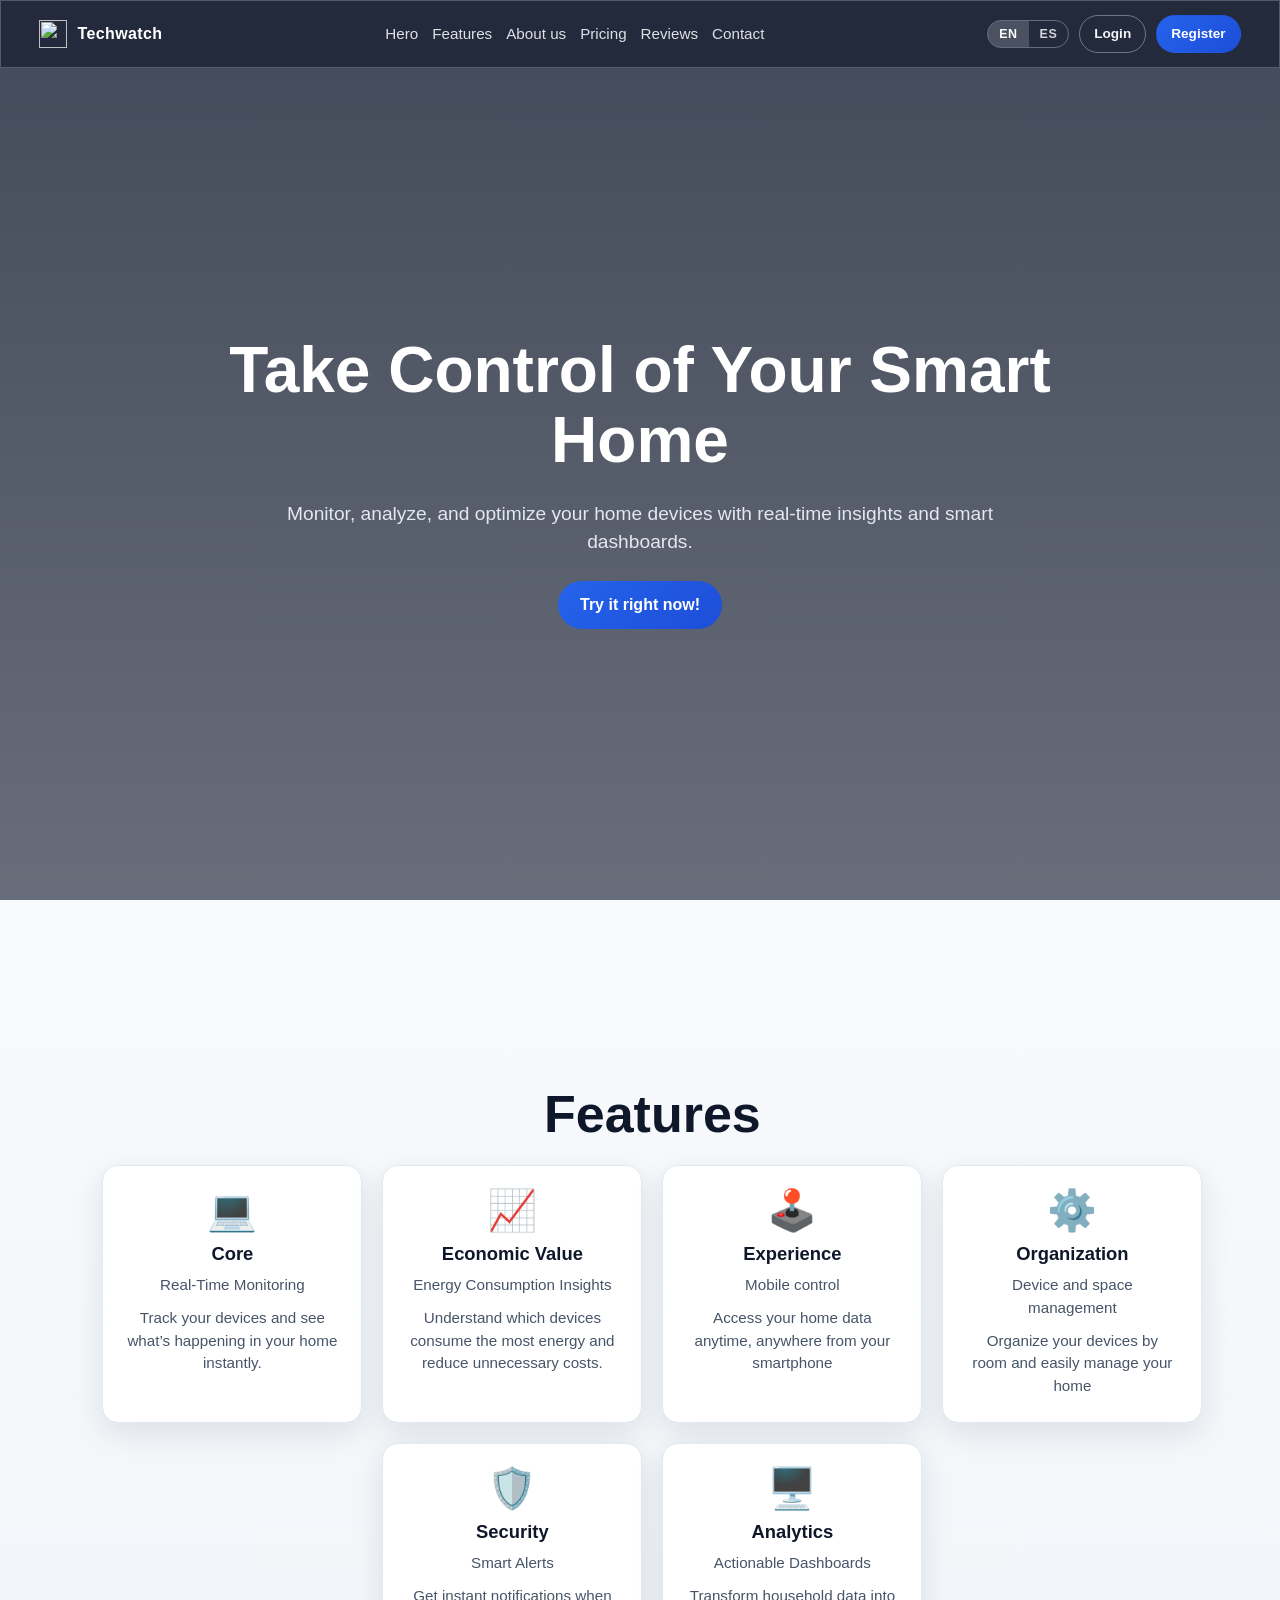
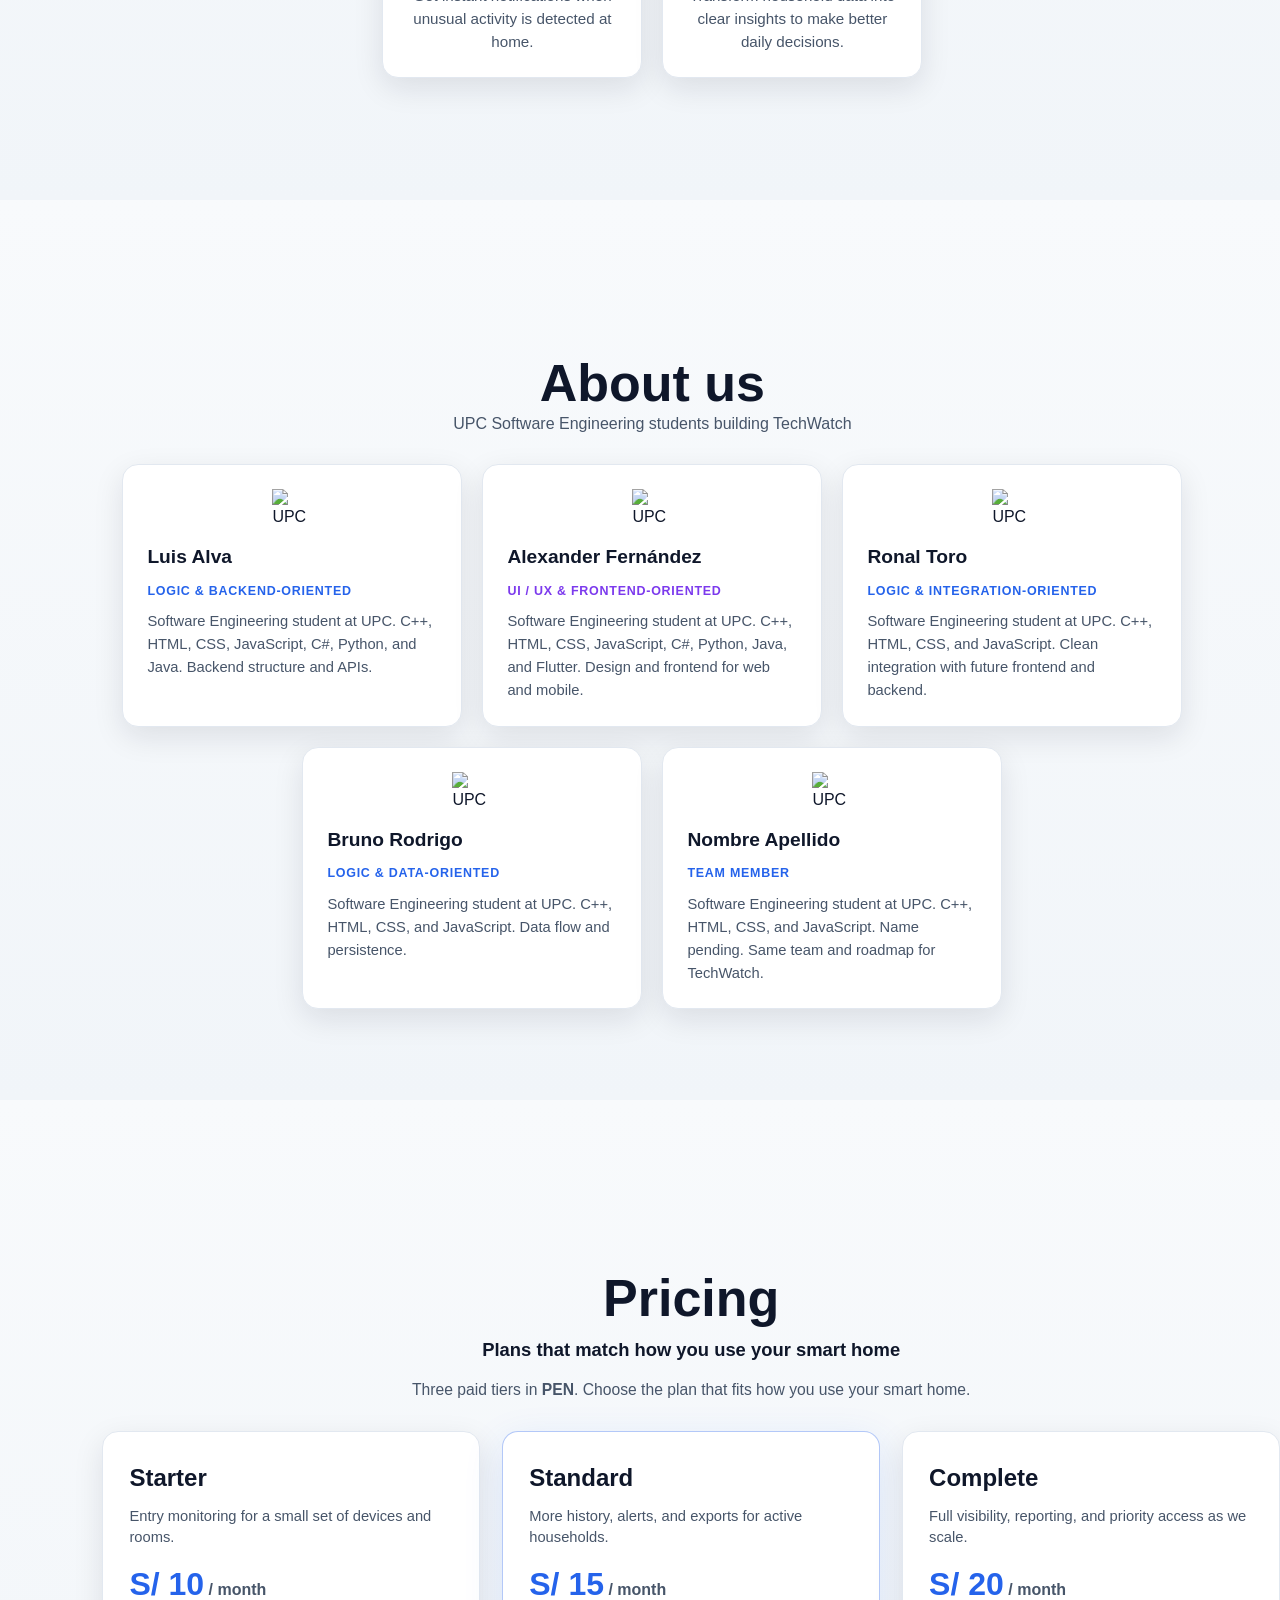
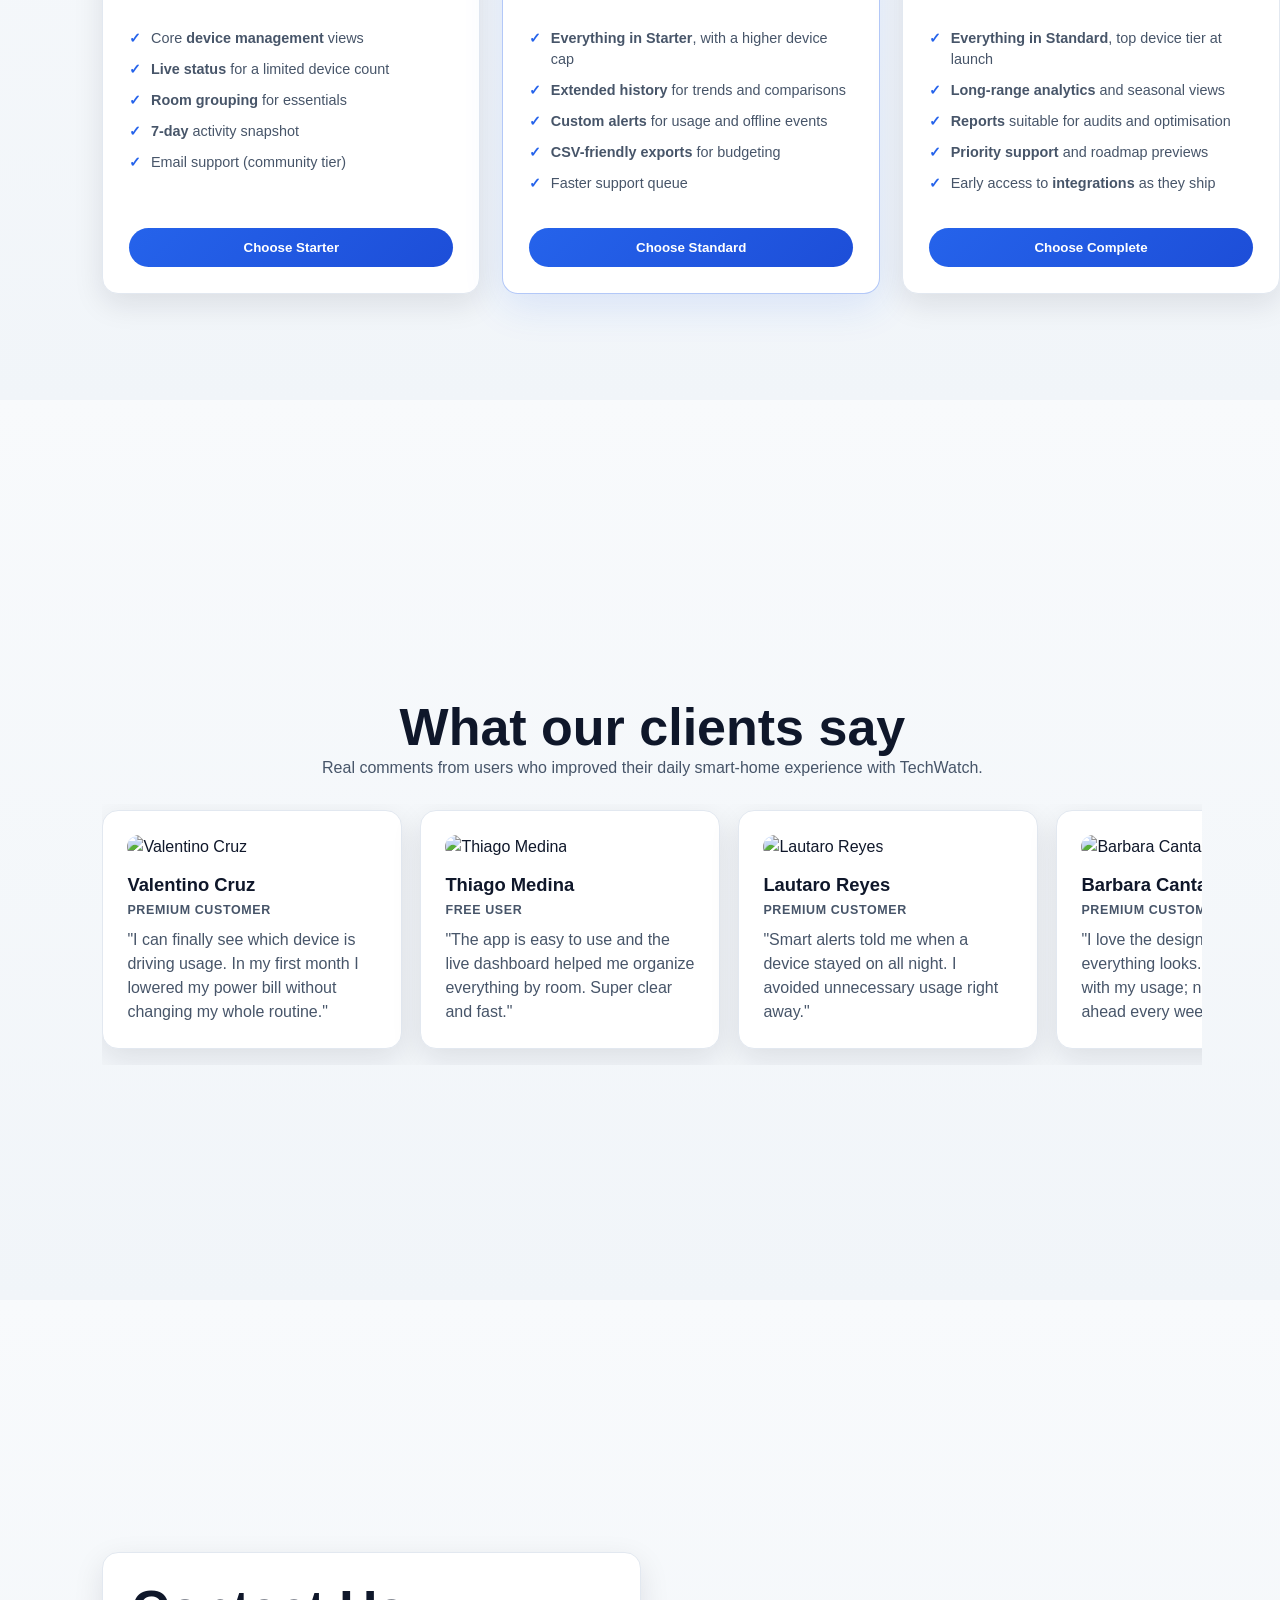
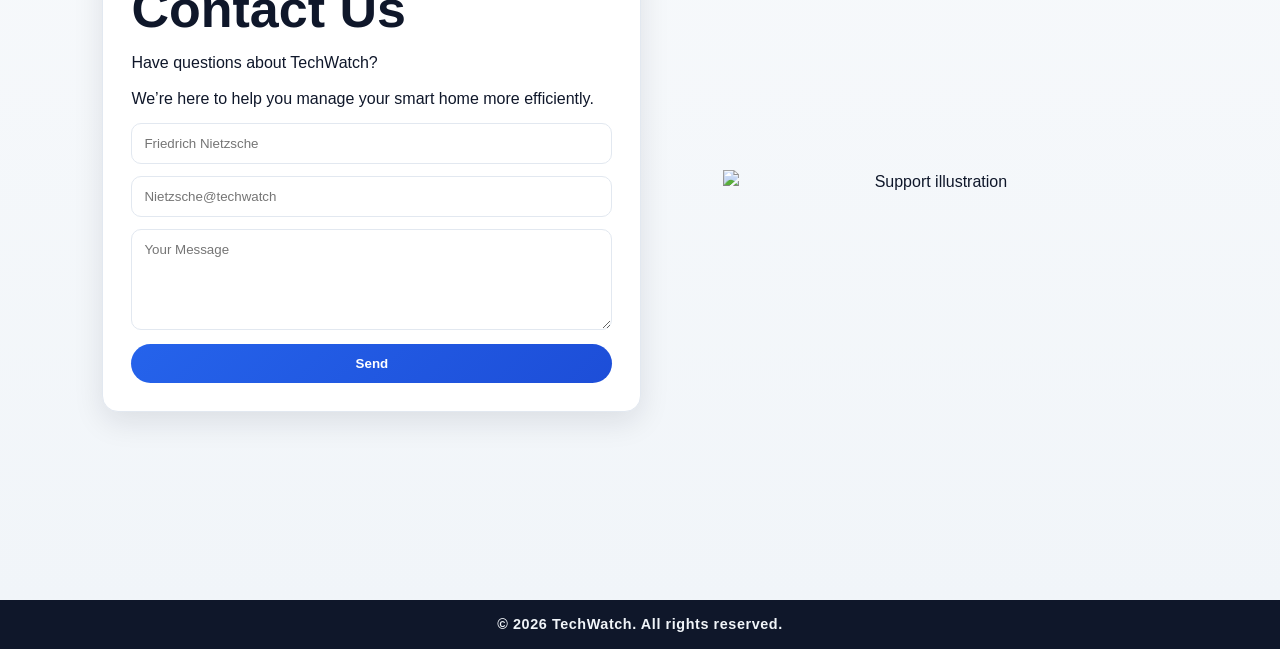
==== commit 7286078a: "feat(ui): make layout responsive" ====
--- a/index.html
+++ b/index.html
@@ -9,6 +9,7 @@
 </head>
 <body data-page="index">
 <header class="header">
+    <div class="nav-menu-backdrop" aria-hidden="true" hidden></div>
     <div class="div-header">
         <a href="index.html" class="brand-link" data-i18n-aria="meta.brandHome" aria-label="TechWatch home">
             <img class="icon-img" src="https://upload.wikimedia.org/wikipedia/commons/f/fc/UPC_logo_transparente.png" alt="">
@@ -16,26 +17,38 @@
         </a>
 
         <nav class="navbar" aria-label="Main" data-i18n-aria="meta.navMain">
-            <div class="navbar-links">
+            <div class="navbar-links" id="primary-navigation">
                 <a href="#hero" class="nav-link" data-i18n="nav.hero">Hero</a>
                 <a href="#feature" class="nav-link" data-i18n="nav.features">Features</a>
                 <a href="#about" class="nav-link" data-i18n="nav.about">About us</a>
                 <a href="#pricing" class="nav-link" data-i18n="nav.pricing">Pricing</a>
                 <a href="#testimonials" class="nav-link" data-i18n="nav.reviews">Reviews</a>
                 <a href="#contact" class="nav-link" data-i18n="nav.contact">Contact</a>
-                <a href="login.html" class="nav-link" data-i18n="nav.login">Login</a>
-                <a href="register.html" class="nav-link" data-i18n="nav.register">Register</a>
+                <div class="nav-drawer-lang" role="presentation">
+                    <div class="lang-switch lang-switch--drawer" role="group" data-i18n-aria="meta.langGroup" aria-label="Language">
+                        <button type="button" class="lang-btn lang-btn--active" data-lang="en">EN</button>
+                        <button type="button" class="lang-btn" data-lang="es">ES</button>
+                    </div>
+                </div>
             </div>
         </nav>
 
         <div class="navbar-actions">
-            <div class="lang-switch" role="group" data-i18n-aria="meta.langGroup" aria-label="Language">
+            <div class="lang-switch lang-switch--toolbar" role="group" data-i18n-aria="meta.langGroup" aria-label="Language">
                 <button type="button" class="lang-btn lang-btn--active" data-lang="en">EN</button>
                 <button type="button" class="lang-btn" data-lang="es">ES</button>
             </div>
             <a href="login.html" class="btn-nav btn-nav--ghost" data-i18n="nav.login">Login</a>
             <a href="register.html" class="btn-nav btn-nav--primary" data-i18n="nav.register">Register</a>
         </div>
+
+        <button type="button" class="nav-menu-toggle" aria-expanded="false" aria-controls="primary-navigation" data-i18n-aria="meta.navMenuToggle" aria-label="Open site menu">
+            <span class="nav-menu-toggle-bars" aria-hidden="true">
+                <span class="nav-menu-toggle-bar"></span>
+                <span class="nav-menu-toggle-bar"></span>
+                <span class="nav-menu-toggle-bar"></span>
+            </span>
+        </button>
     </div>
 
     <section id="hero" class="full-screen section-content">
@@ -105,31 +118,31 @@
                     <img class="team-upc-badge" src="https://upload.wikimedia.org/wikipedia/commons/f/fc/UPC_logo_transparente.png" alt="UPC">
                     <h3>Luis Alva</h3>
                     <p class="team-role" data-i18n="about.roleLuis">Logic &amp; backend-oriented</p>
-                    <p class="team-bio" data-i18n="about.bioLuis">Software Engineering student at UPC. Skills: C++, HTML, CSS, JavaScript, plus C#, Python, and Java—focused on structure, APIs, and solid logic for upcoming backend features.</p>
+                    <p class="team-bio" data-i18n="about.bioLuis">Software Engineering student at UPC. C++, HTML, CSS, JavaScript, C#, Python, and Java. Backend structure and APIs.</p>
                 </article>
                 <article class="card card-team card-team--highlight">
                     <img class="team-upc-badge" src="https://upload.wikimedia.org/wikipedia/commons/f/fc/UPC_logo_transparente.png" alt="UPC">
                     <h3>Alexander Fernández</h3>
                     <p class="team-role team-role--design" data-i18n="about.roleAlex">UI / UX &amp; frontend-oriented</p>
-                    <p class="team-bio" data-i18n-html="about.bioAlex">Software Engineering student at UPC. Same stack as above (C++, HTML, CSS, JS, C#, Python, Java) with <strong>Flutter</strong> and a stronger focus on design, layouts, and user-facing experience for future mobile and web frontends.</p>
+                    <p class="team-bio" data-i18n="about.bioAlex">Software Engineering student at UPC. C++, HTML, CSS, JavaScript, C#, Python, Java, and Flutter. Design and frontend for web and mobile.</p>
                 </article>
                 <article class="card card-team">
                     <img class="team-upc-badge" src="https://upload.wikimedia.org/wikipedia/commons/f/fc/UPC_logo_transparente.png" alt="UPC">
                     <h3>Ronal Toro</h3>
                     <p class="team-role" data-i18n="about.roleRonal">Logic &amp; integration-oriented</p>
-                    <p class="team-bio" data-i18n="about.bioRonal">Software Engineering student at UPC. Knowledge in C++, HTML, CSS, and JavaScript. Interested in connecting features cleanly when we move from this landing to real frontend and backend services.</p>
+                    <p class="team-bio" data-i18n="about.bioRonal">Software Engineering student at UPC. C++, HTML, CSS, and JavaScript. Clean integration with future frontend and backend.</p>
                 </article>
                 <article class="card card-team">
                     <img class="team-upc-badge" src="https://upload.wikimedia.org/wikipedia/commons/f/fc/UPC_logo_transparente.png" alt="UPC">
                     <h3>Bruno Rodrigo</h3>
                     <p class="team-role" data-i18n="about.roleBruno">Logic &amp; data-oriented</p>
-                    <p class="team-bio" data-i18n="about.bioBruno">Software Engineering student at UPC. C++, HTML, CSS, and JavaScript—with an eye on data flow and persistence as the product grows.</p>
+                    <p class="team-bio" data-i18n="about.bioBruno">Software Engineering student at UPC. C++, HTML, CSS, and JavaScript. Data flow and persistence.</p>
                 </article>
                 <article class="card card-team">
                     <img class="team-upc-badge" src="https://upload.wikimedia.org/wikipedia/commons/f/fc/UPC_logo_transparente.png" alt="UPC">
                     <h3 data-i18n="about.namePlaceholder">Nombre Apellido</h3>
                     <p class="team-role" data-i18n="about.roleMember">Team member</p>
-                    <p class="team-bio" data-i18n="about.bioMember">Software Engineering student at UPC. Knowledge in C++, HTML, CSS, and JavaScript. Name to be updated when confirmed—same team, same roadmap for TechWatch.</p>
+                    <p class="team-bio" data-i18n="about.bioMember">Software Engineering student at UPC. C++, HTML, CSS, and JavaScript. Name pending. Same team and roadmap for TechWatch.</p>
                 </article>
             </div>
         </div>
@@ -139,7 +152,7 @@
         <div class="container-pricing">
             <h2 data-i18n="pricing.title">Pricing</h2>
             <h3 class="pricing-subtitle" data-i18n="pricing.subtitle">Plans that match how you use your smart home</h3>
-            <p class="pricing-intro" data-i18n-html="pricing.introHtml">Three paid tiers in <strong>PEN</strong> (indicative). TechWatch is in active development, so features will roll out gradually and early versions may use simulated data until integrations are live.</p>
+            <p class="pricing-intro" data-i18n-html="pricing.introHtml">Three paid tiers in <strong>PEN</strong>. Choose the plan that fits how you use your smart home.</p>
             <div class="card-pricing">
                 <article class="card card-plan">
                     <h4 class="plan-name" data-i18n="pricing.starterName">Starter</h4>
@@ -246,5 +259,6 @@
     </div>
 </footer>
 <script src="./i18n.js"></script>
+<script src="./nav-drawer.js"></script>
 </body>
 </html>
--- a/style.css
+++ b/style.css
@@ -151,6 +151,74 @@
     gap: 8px 10px;
 }
 
+.nav-menu-backdrop {
+    display: none;
+    position: fixed;
+    inset: 0;
+    z-index: 8;
+    background: rgba(15, 23, 42, 0.5);
+    backdrop-filter: blur(2px);
+}
+
+header.header.nav-drawer-open {
+    z-index: 50;
+}
+
+header.header.nav-drawer-open .nav-menu-backdrop {
+    display: block;
+}
+
+.nav-menu-toggle {
+    display: none;
+    flex-shrink: 0;
+    width: 44px;
+    height: 44px;
+    padding: 0;
+    border-radius: 12px;
+    border: 1px solid rgba(226, 232, 240, 0.35);
+    background: rgba(255, 255, 255, 0.08);
+    cursor: pointer;
+    align-items: center;
+    justify-content: center;
+}
+
+.nav-menu-toggle-bars {
+    display: flex;
+    flex-direction: column;
+    align-items: center;
+    justify-content: center;
+    gap: 5px;
+}
+
+.nav-menu-toggle-bar {
+    display: block;
+    width: 20px;
+    height: 2px;
+    border-radius: 1px;
+    background: #f8fafc;
+    transition: transform 0.2s ease, opacity 0.2s ease;
+}
+
+.nav-menu-toggle.nav-menu-toggle--open .nav-menu-toggle-bar:nth-child(1) {
+    transform: translateY(7px) rotate(45deg);
+}
+
+.nav-menu-toggle.nav-menu-toggle--open .nav-menu-toggle-bar:nth-child(2) {
+    opacity: 0;
+}
+
+.nav-menu-toggle.nav-menu-toggle--open .nav-menu-toggle-bar:nth-child(3) {
+    transform: translateY(-7px) rotate(-45deg);
+}
+
+.nav-drawer-lang {
+    display: none;
+}
+
+body.nav-drawer-lock {
+    overflow: hidden;
+}
+
 a.btn-nav {
     text-decoration: none;
     display: inline-flex;
@@ -766,11 +834,11 @@
     z-index: 1;
 }
 
-/* Dashboard app shell (solo CSS, demo) */
+/* Dashboard app shell */
 .dashboard-app {
     margin: 0;
     min-height: 100vh;
-    background: var(--surface-muted);
+    background: #0b1220;
     color: var(--text-main);
     scroll-snap-type: none;
 }
@@ -789,9 +857,9 @@
     align-items: center;
     justify-content: space-between;
     gap: 16px;
-    background: var(--surface);
-    border-bottom: 1px solid var(--border);
-    box-shadow: 0 1px 0 rgba(15, 23, 42, 0.04);
+    background: #1e293b;
+    border-bottom: 1px solid rgba(148, 163, 184, 0.22);
+    box-shadow: 0 4px 24px rgba(0, 0, 0, 0.2);
 }
 
 .dashboard-topbar-end {
@@ -801,25 +869,25 @@
     flex-shrink: 0;
 }
 
-.lang-switch--light {
-    border: 1px solid var(--border);
+.lang-switch--dashboard {
     border-radius: 999px;
     overflow: hidden;
-}
-
-.lang-switch--light .lang-btn {
+    border: 1px solid rgba(226, 232, 240, 0.28);
+}
+
+.lang-switch--dashboard .lang-btn {
     background: transparent;
-    color: var(--text-secondary);
-}
-
-.lang-switch--light .lang-btn:hover {
-    background: var(--surface-muted);
-    color: var(--text-main);
-}
-
-.lang-switch--light .lang-btn--active {
-    background: var(--surface-muted);
-    color: var(--text-main);
+    color: rgba(241, 245, 249, 0.82);
+}
+
+.lang-switch--dashboard .lang-btn:hover {
+    background: rgba(255, 255, 255, 0.08);
+    color: #fff;
+}
+
+.lang-switch--dashboard .lang-btn--active {
+    background: rgba(255, 255, 255, 0.16);
+    color: #fff;
 }
 
 .dashboard-brand {
@@ -827,7 +895,7 @@
     align-items: center;
     gap: 10px;
     text-decoration: none;
-    color: var(--text-main);
+    color: #f8fafc;
     font-weight: 700;
     letter-spacing: 0.02em;
 }
@@ -847,10 +915,11 @@
     font-weight: 600;
     text-transform: uppercase;
     letter-spacing: 0.08em;
-    color: var(--text-secondary);
+    color: rgba(241, 245, 249, 0.88);
     padding: 6px 10px;
     border-radius: 8px;
-    background: var(--surface-muted);
+    background: rgba(15, 23, 42, 0.45);
+    border: 1px solid rgba(148, 163, 184, 0.2);
 }
 
 .dashboard-body {
@@ -866,7 +935,8 @@
     color: #e2e8f0;
     display: flex;
     flex-direction: column;
-    border-right: 1px solid rgba(148, 163, 184, 0.2);
+    border-right: 1px solid rgba(30, 41, 59, 0.9);
+    box-shadow: inset -1px 0 0 rgba(0, 0, 0, 0.15);
 }
 
 .dashboard-profile {
@@ -940,6 +1010,10 @@
     border-top: 1px solid rgba(148, 163, 184, 0.2);
     border-radius: 0;
     color: #fca5a5;
+    display: flex;
+    align-items: center;
+    justify-content: center;
+    text-align: center;
 }
 
 .dashboard-nav-item--logout:hover {
@@ -960,6 +1034,7 @@
     min-width: 0;
     padding: 28px 28px 40px;
     overflow: auto;
+    background: linear-gradient(165deg, #f1f5f9 0%, #e8eef5 45%, #f8fafc 100%);
 }
 
 .dashboard-content-head {
@@ -1098,6 +1173,126 @@
     }
 }
 
+@media (max-width: 640px) {
+    .div-header {
+        display: flex !important;
+        flex-wrap: wrap;
+        align-items: center;
+        justify-content: flex-start;
+        gap: 8px 10px;
+        row-gap: 0;
+        padding: 10px 12px;
+        grid-template-columns: unset;
+        grid-template-rows: unset;
+    }
+
+    .brand-link {
+        order: 1;
+        flex: 1 1 auto;
+        min-width: 0;
+        grid-column: unset;
+        grid-row: unset;
+        justify-self: unset;
+    }
+
+    .navbar-actions {
+        order: 2;
+        flex: 0 0 auto;
+        grid-column: unset;
+        grid-row: unset;
+        justify-self: unset;
+        flex-wrap: nowrap;
+    }
+
+    .navbar-actions .lang-switch--toolbar {
+        display: none !important;
+    }
+
+    .nav-menu-toggle {
+        order: 3;
+        display: inline-flex !important;
+        align-items: center;
+        justify-content: center;
+    }
+
+    .navbar {
+        order: 4;
+        flex: 0 0 100%;
+        width: 100%;
+        height: 0;
+        min-height: 0;
+        overflow: visible;
+        position: relative;
+        z-index: 25;
+        grid-column: unset;
+        grid-row: unset;
+        justify-content: flex-start;
+    }
+
+    .navbar-links {
+        position: fixed;
+        left: 12px;
+        right: 12px;
+        top: 58px;
+        max-height: min(72vh, 440px);
+        overflow-y: auto;
+        flex-direction: column;
+        flex-wrap: nowrap;
+        align-items: stretch;
+        justify-content: flex-start;
+        gap: 0;
+        padding: 6px 0 14px;
+        background: rgba(15, 23, 42, 0.97);
+        border: 1px solid rgba(148, 163, 184, 0.28);
+        border-radius: 14px;
+        box-shadow: 0 22px 55px rgba(0, 0, 0, 0.38);
+        opacity: 0;
+        visibility: hidden;
+        transform: translateY(-8px);
+        transition: opacity 0.2s ease, transform 0.22s ease, visibility 0.22s;
+        pointer-events: none;
+    }
+
+    header.header.nav-drawer-open .navbar-links {
+        opacity: 1;
+        visibility: visible;
+        transform: translateY(0);
+        pointer-events: auto;
+    }
+
+    .navbar-links .nav-link {
+        padding: 14px 18px;
+        text-align: left;
+        font-size: 0.98rem;
+        border-bottom: 1px solid rgba(148, 163, 184, 0.12);
+    }
+
+    .navbar-links .nav-link:last-of-type {
+        border-bottom: none;
+    }
+
+    .nav-drawer-lang {
+        display: flex;
+        justify-content: center;
+        padding: 10px 16px 4px;
+        margin-top: 4px;
+        border-top: 1px solid rgba(148, 163, 184, 0.18);
+    }
+
+    .lang-switch--drawer {
+        display: inline-flex;
+    }
+
+    .btn-nav {
+        padding: 7px 12px;
+        font-size: 0.78rem;
+    }
+
+    header.header.nav-drawer-open .div-header {
+        z-index: 52;
+    }
+}
+
 @media (max-width: 1200px) {
     #feature .card {
         width: calc((100% - 40px) / 3);
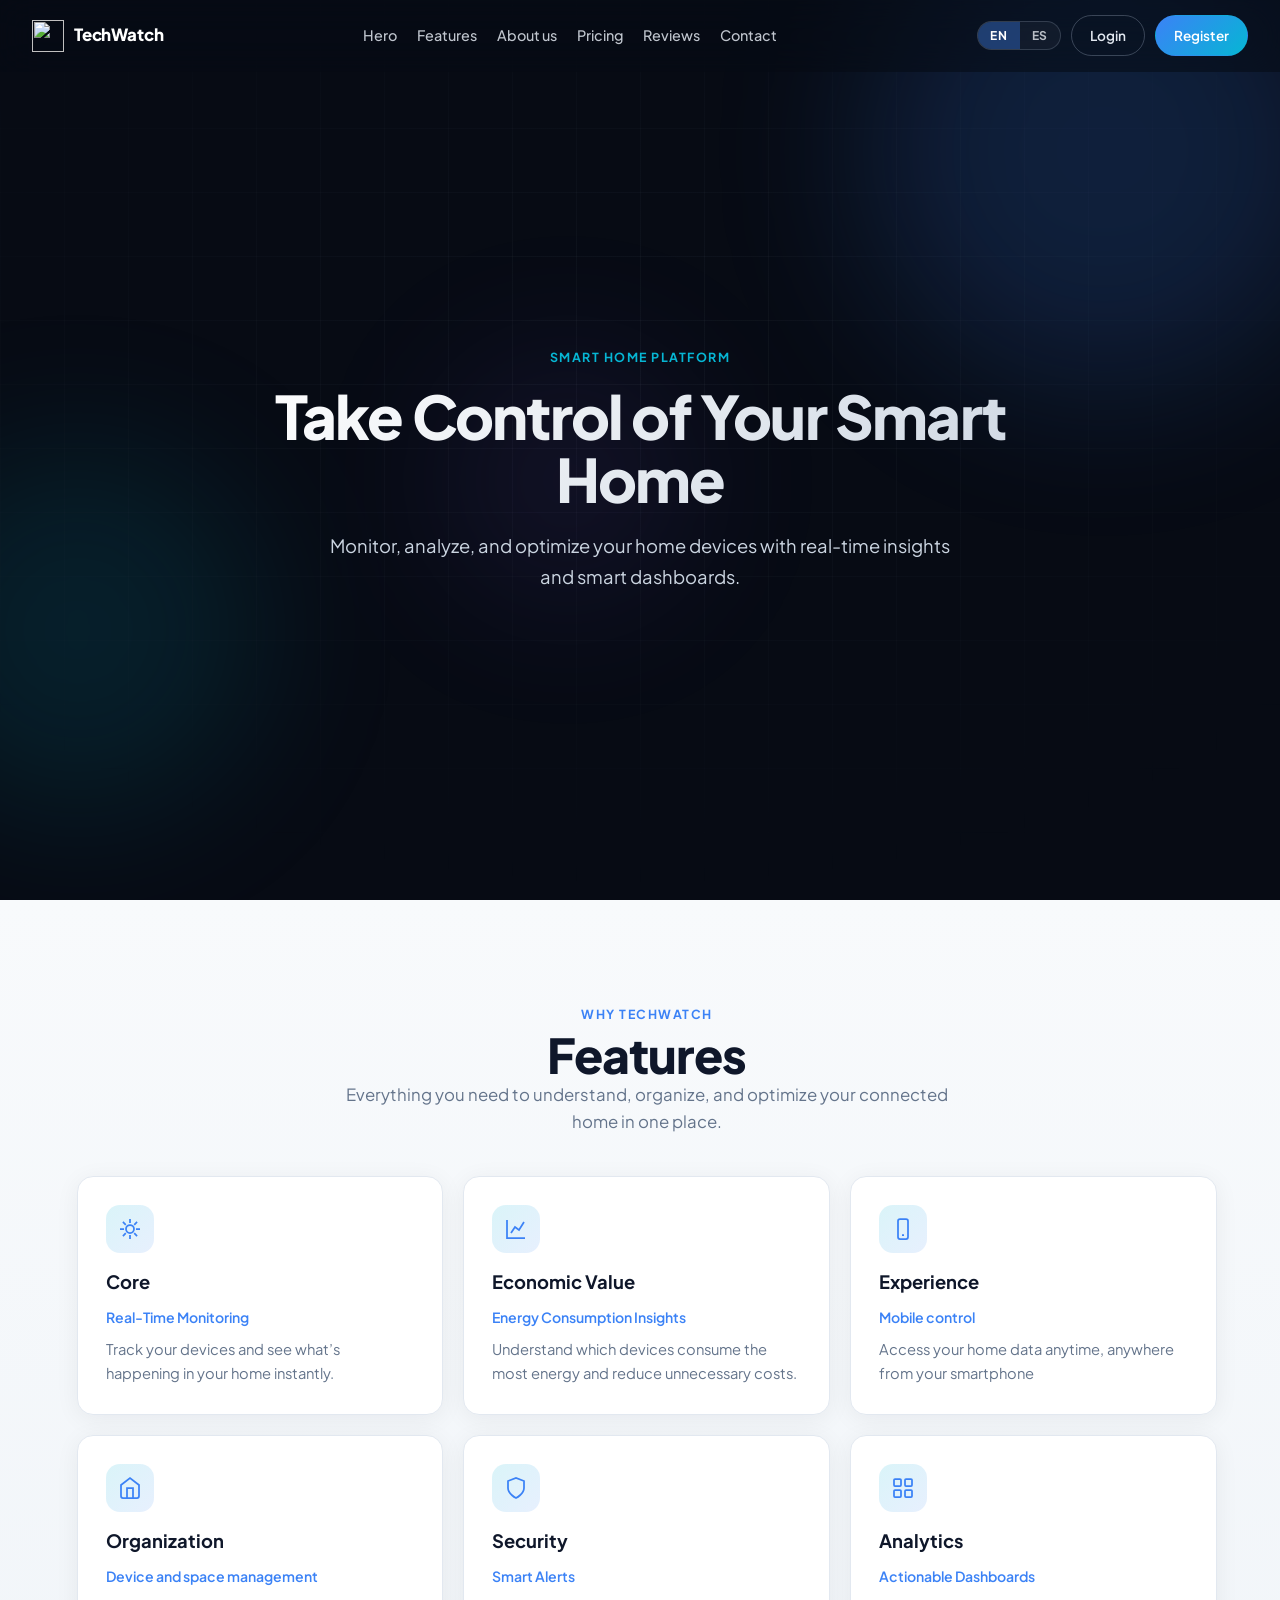
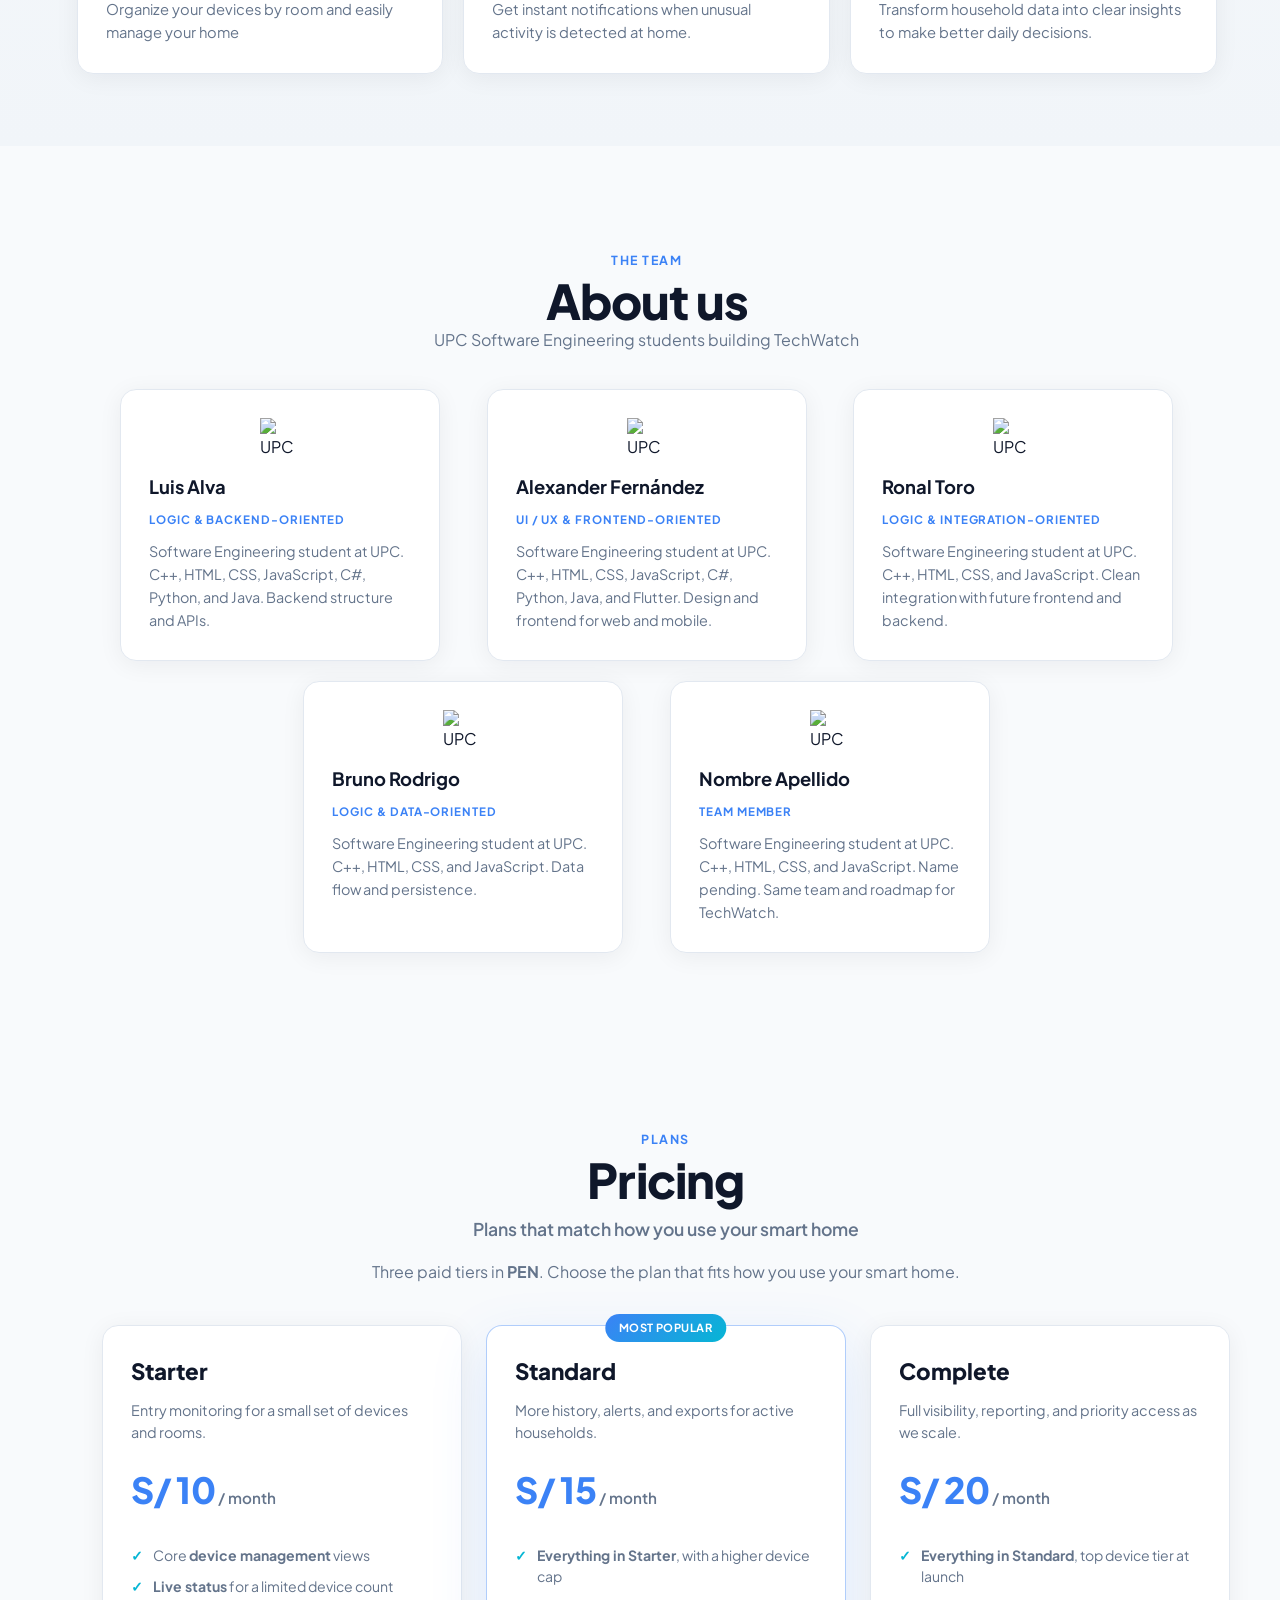
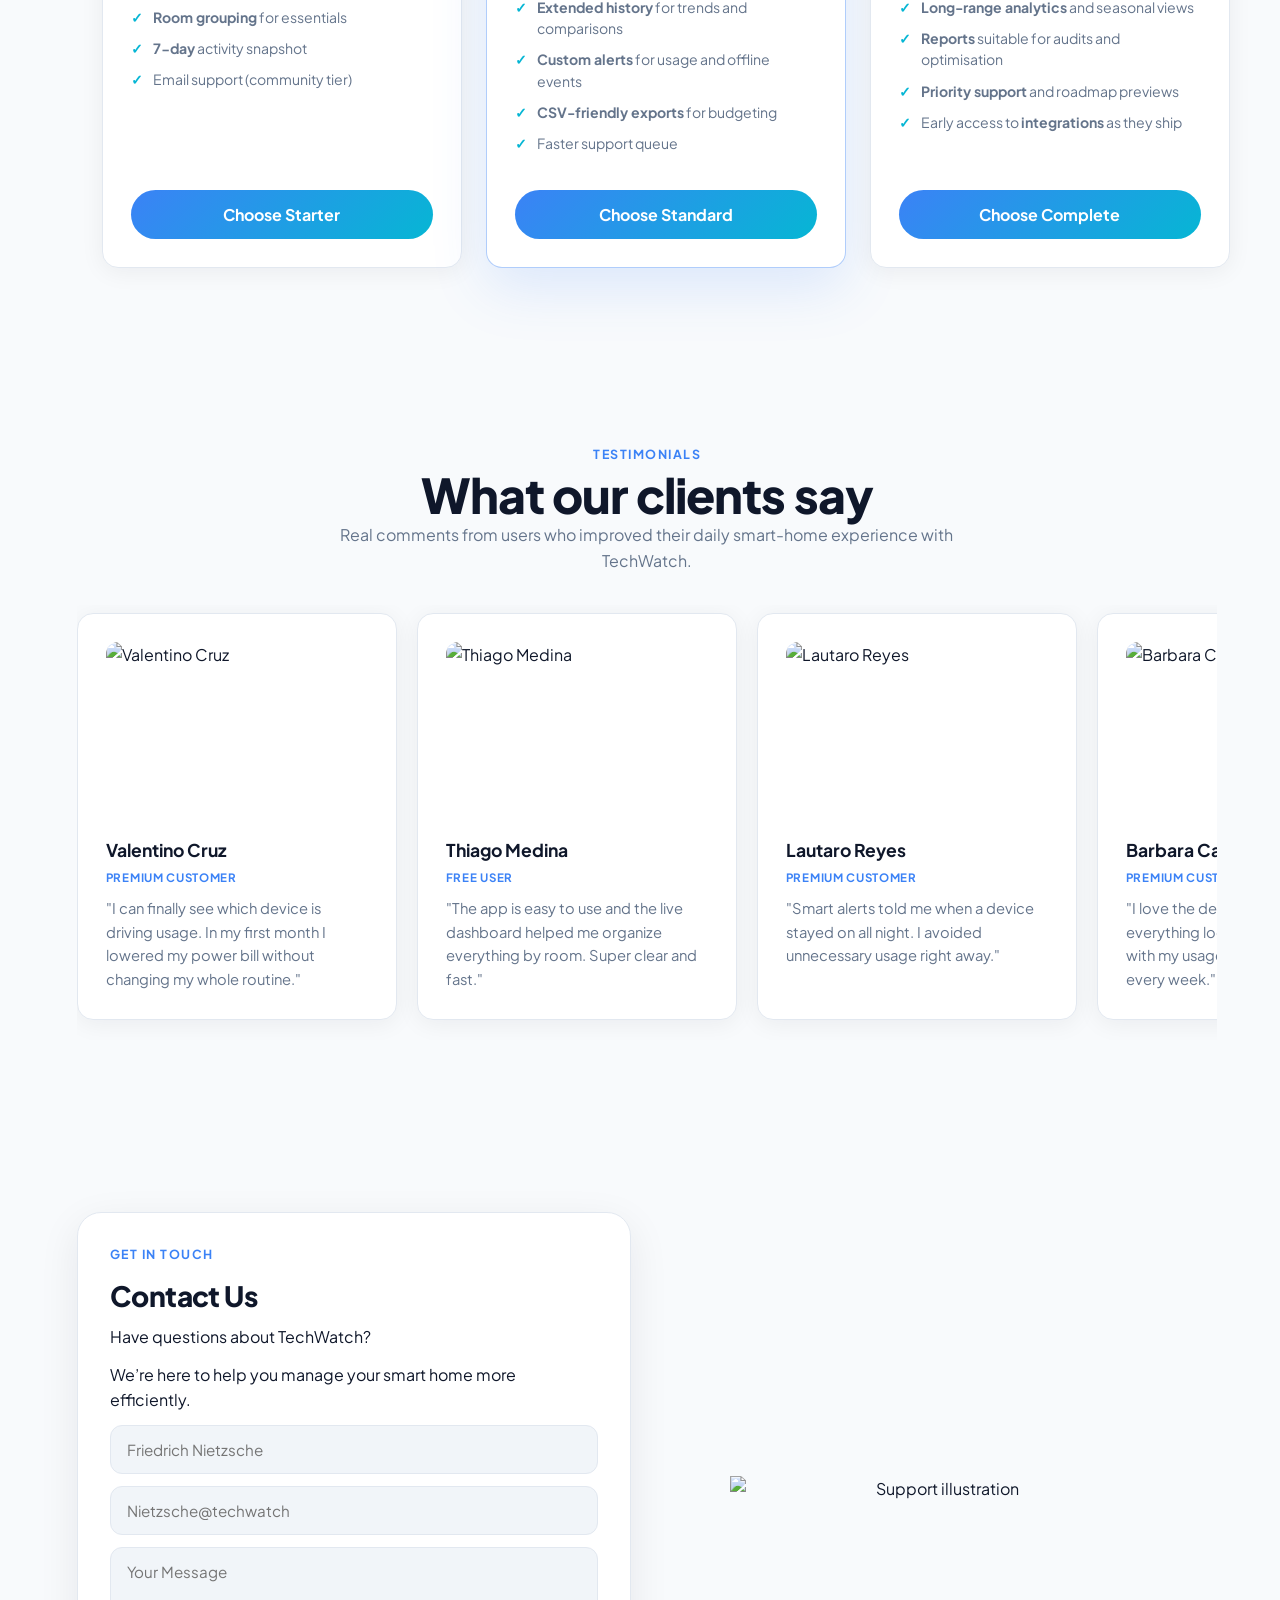
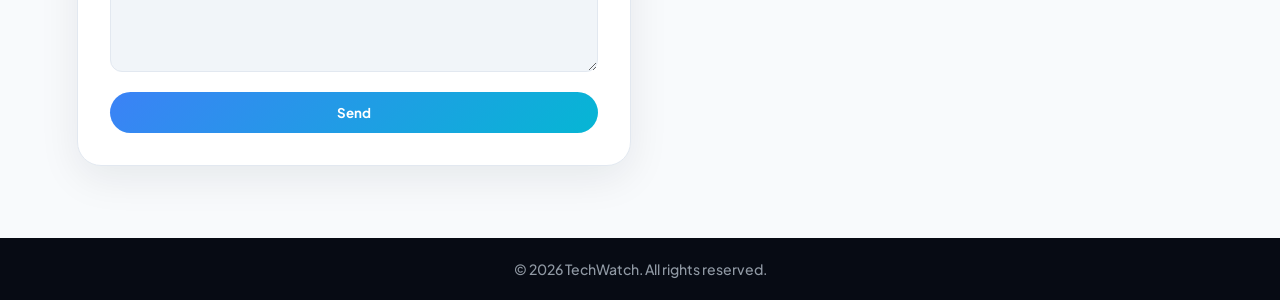
==== commit ea0a63b1: "feat: connect frontend with landing page and improve styles" ====
--- a/index.html
+++ b/index.html
@@ -4,6 +4,9 @@
     <meta charset="UTF-8">
     <meta name="viewport" content="width=device-width, initial-scale=1.0">
     <title>TechWatch</title>
+    <link rel="preconnect" href="https://fonts.googleapis.com">
+    <link rel="preconnect" href="https://fonts.gstatic.com" crossorigin>
+    <link href="https://fonts.googleapis.com/css2?family=Plus+Jakarta+Sans:wght@400;500;600;700;800&display=swap" rel="stylesheet">
     <link rel="stylesheet" href="./style.css">
     <link rel="shortcut icon" href="https://upload.wikimedia.org/wikipedia/commons/f/fc/UPC_logo_transparente.png">
 </head>
@@ -13,7 +16,7 @@
     <div class="div-header">
         <a href="index.html" class="brand-link" data-i18n-aria="meta.brandHome" aria-label="TechWatch home">
             <img class="icon-img" src="https://upload.wikimedia.org/wikipedia/commons/f/fc/UPC_logo_transparente.png" alt="">
-            <p class="title-logo">Techwatch</p>
+            <p class="title-logo">TechWatch</p>
         </a>
 
         <nav class="navbar" aria-label="Main" data-i18n-aria="meta.navMain">
@@ -38,8 +41,8 @@
                 <button type="button" class="lang-btn lang-btn--active" data-lang="en">EN</button>
                 <button type="button" class="lang-btn" data-lang="es">ES</button>
             </div>
-            <a href="login.html" class="btn-nav btn-nav--ghost" data-i18n="nav.login">Login</a>
-            <a href="register.html" class="btn-nav btn-nav--primary" data-i18n="nav.register">Register</a>
+            <a href="#" class="btn-nav btn-nav--ghost" data-tw-link="login" data-i18n="nav.login">Login</a>
+            <a href="#" class="btn-nav btn-nav--primary" data-tw-link="register" data-i18n="nav.register">Register</a>
         </div>
 
         <button type="button" class="nav-menu-toggle" aria-expanded="false" aria-controls="primary-navigation" data-i18n-aria="meta.navMenuToggle" aria-label="Open site menu">
@@ -51,94 +54,120 @@
         </button>
     </div>
 
-    <section id="hero" class="full-screen section-content">
-        <h1 class="title-main" data-i18n="hero.title">Take Control of Your Smart Home</h1>
-        <p class="txt-primary" data-i18n="hero.subtitle">Monitor, analyze, and optimize your home devices with real-time insights and smart dashboards.</p>
-        <a class="btn-primary" href="dashboard.html" data-i18n="hero.cta">Try it right now!</a>
+    <section id="hero" class="hero section-content">
+        <div class="hero-bg" aria-hidden="true">
+            <div class="hero-orb hero-orb--1"></div>
+            <div class="hero-orb hero-orb--2"></div>
+            <div class="hero-orb hero-orb--3"></div>
+            <div class="hero-grid"></div>
+        </div>
+
+        <div class="hero-inner">
+            <div class="hero-copy reveal">
+                <span class="section-eyebrow" data-i18n="hero.eyebrow">Smart home platform</span>
+                <h1 class="title-main" data-i18n="hero.title">Take Control of Your Smart Home</h1>
+                <p class="txt-primary" data-i18n="hero.subtitle">Monitor, analyze, and optimize your home devices with real-time insights and smart dashboards.</p>
+            </div>
+        </div>
     </section>
 </header>
 
 <main class="main">
-    <section id="feature" class="full-screen section-content">
+    <section id="feature" class="section-content section-features">
         <div class="container-feature">
-            <h2 data-i18n="features.title">Features</h2>
+            <span class="section-eyebrow section-eyebrow--dark reveal" data-i18n="features.eyebrow">Why TechWatch</span>
+            <h2 class="reveal" data-i18n="features.title">Features</h2>
+            <p class="section-lead reveal" data-i18n="features.lead">Everything you need to understand, organize, and optimize your connected home in one place.</p>
             <div class="container-feature-div">
 
-                <div class="card card--feature">
-                    <span class="feature-emoji" aria-hidden="true">💻</span>
-                    <h2 data-i18n="features.coreTitle">Core</h2>
-                    <p data-i18n="features.coreP1">Real-Time Monitoring</p>
-                    <p data-i18n="features.coreP2">Track your devices and see what’s happening in your home instantly.</p>
-                </div>
-
-                <div class="card card--feature">
-                    <span class="feature-emoji" aria-hidden="true">📈</span>
-                    <h2 data-i18n="features.econTitle">Economic Value</h2>
-                    <p data-i18n="features.econP1">Energy Consumption Insights</p>
+                <div class="card card--feature reveal">
+                    <div class="feature-icon" aria-hidden="true">
+                        <svg viewBox="0 0 24 24" fill="none" stroke="currentColor" stroke-width="1.75"><path d="M12 2v4M12 18v4M4.93 4.93l2.83 2.83M16.24 16.24l2.83 2.83M2 12h4M18 12h4M4.93 19.07l2.83-2.83M16.24 7.76l2.83-2.83"/><circle cx="12" cy="12" r="4"/></svg>
+                    </div>
+                    <h3 data-i18n="features.coreTitle">Core</h3>
+                    <p class="feature-tag" data-i18n="features.coreP1">Real-Time Monitoring</p>
+                    <p data-i18n="features.coreP2">Track your devices and see what's happening in your home instantly.</p>
+                </div>
+
+                <div class="card card--feature reveal">
+                    <div class="feature-icon" aria-hidden="true">
+                        <svg viewBox="0 0 24 24" fill="none" stroke="currentColor" stroke-width="1.75"><path d="M3 3v18h18"/><path d="M7 16l4-6 4 3 5-8"/></svg>
+                    </div>
+                    <h3 data-i18n="features.econTitle">Economic Value</h3>
+                    <p class="feature-tag" data-i18n="features.econP1">Energy Consumption Insights</p>
                     <p data-i18n="features.econP2">Understand which devices consume the most energy and reduce unnecessary costs.</p>
                 </div>
 
-                <div class="card card--feature">
-                    <span class="feature-emoji" aria-hidden="true">🕹️</span>
-                    <h2 data-i18n="features.expTitle">Experience</h2>
-                    <p data-i18n="features.expP1">Mobile control</p>
+                <div class="card card--feature reveal">
+                    <div class="feature-icon" aria-hidden="true">
+                        <svg viewBox="0 0 24 24" fill="none" stroke="currentColor" stroke-width="1.75"><rect x="7" y="2" width="10" height="20" rx="2"/><path d="M11 18h2"/></svg>
+                    </div>
+                    <h3 data-i18n="features.expTitle">Experience</h3>
+                    <p class="feature-tag" data-i18n="features.expP1">Mobile control</p>
                     <p data-i18n="features.expP2">Access your home data anytime, anywhere from your smartphone</p>
                 </div>
 
-                <div class="card card--feature">
-                    <span class="feature-emoji" aria-hidden="true">⚙️</span>
-                    <h2 data-i18n="features.orgTitle">Organization</h2>
-                    <p data-i18n="features.orgP1">Device and space management</p>
+                <div class="card card--feature reveal">
+                    <div class="feature-icon" aria-hidden="true">
+                        <svg viewBox="0 0 24 24" fill="none" stroke="currentColor" stroke-width="1.75"><path d="M3 9l9-7 9 7v11a2 2 0 0 1-2 2H5a2 2 0 0 1-2-2z"/><path d="M9 22V12h6v10"/></svg>
+                    </div>
+                    <h3 data-i18n="features.orgTitle">Organization</h3>
+                    <p class="feature-tag" data-i18n="features.orgP1">Device and space management</p>
                     <p data-i18n="features.orgP2">Organize your devices by room and easily manage your home</p>
                 </div>
 
-                <div class="card card--feature">
-                    <span class="feature-emoji" aria-hidden="true">🛡️</span>
-                    <h2 data-i18n="features.secTitle">Security</h2>
-                    <p data-i18n="features.secP1">Smart Alerts</p>
+                <div class="card card--feature reveal">
+                    <div class="feature-icon" aria-hidden="true">
+                        <svg viewBox="0 0 24 24" fill="none" stroke="currentColor" stroke-width="1.75"><path d="M12 22s8-4 8-10V5l-8-3-8 3v7c0 6 8 10 8 10z"/></svg>
+                    </div>
+                    <h3 data-i18n="features.secTitle">Security</h3>
+                    <p class="feature-tag" data-i18n="features.secP1">Smart Alerts</p>
                     <p data-i18n="features.secP2">Get instant notifications when unusual activity is detected at home.</p>
                 </div>
 
-                <div class="card card--feature">
-                    <span class="feature-emoji" aria-hidden="true">🖥️</span>
-                    <h2 data-i18n="features.anaTitle">Analytics</h2>
-                    <p data-i18n="features.anaP1">Actionable Dashboards</p>
+                <div class="card card--feature reveal">
+                    <div class="feature-icon" aria-hidden="true">
+                        <svg viewBox="0 0 24 24" fill="none" stroke="currentColor" stroke-width="1.75"><rect x="3" y="3" width="7" height="7" rx="1"/><rect x="14" y="3" width="7" height="7" rx="1"/><rect x="3" y="14" width="7" height="7" rx="1"/><rect x="14" y="14" width="7" height="7" rx="1"/></svg>
+                    </div>
+                    <h3 data-i18n="features.anaTitle">Analytics</h3>
+                    <p class="feature-tag" data-i18n="features.anaP1">Actionable Dashboards</p>
                     <p data-i18n="features.anaP2">Transform household data into clear insights to make better daily decisions.</p>
                 </div>
             </div>
         </div>
     </section>
 
-    <section id="about" class="full-screen section-content section-about">
+    <section id="about" class="section-content section-about">
         <div class="container-about">
-            <h2 data-i18n="about.title">About us</h2>
-            <p class="about-lead" data-i18n="about.lead">UPC Software Engineering students building TechWatch</p>
+            <span class="section-eyebrow section-eyebrow--dark reveal" data-i18n="about.eyebrow">The team</span>
+            <h2 class="reveal" data-i18n="about.title">About us</h2>
+            <p class="about-lead reveal" data-i18n="about.lead">UPC Software Engineering students building TechWatch</p>
             <div class="container-team-div">
-                <article class="card card-team">
+                <article class="card card-team reveal">
                     <img class="team-upc-badge" src="https://upload.wikimedia.org/wikipedia/commons/f/fc/UPC_logo_transparente.png" alt="UPC">
                     <h3>Luis Alva</h3>
                     <p class="team-role" data-i18n="about.roleLuis">Logic &amp; backend-oriented</p>
                     <p class="team-bio" data-i18n="about.bioLuis">Software Engineering student at UPC. C++, HTML, CSS, JavaScript, C#, Python, and Java. Backend structure and APIs.</p>
                 </article>
-                <article class="card card-team card-team--highlight">
+                <article class="card card-team reveal">
                     <img class="team-upc-badge" src="https://upload.wikimedia.org/wikipedia/commons/f/fc/UPC_logo_transparente.png" alt="UPC">
                     <h3>Alexander Fernández</h3>
-                    <p class="team-role team-role--design" data-i18n="about.roleAlex">UI / UX &amp; frontend-oriented</p>
+                    <p class="team-role" data-i18n="about.roleAlex">UI / UX &amp; frontend-oriented</p>
                     <p class="team-bio" data-i18n="about.bioAlex">Software Engineering student at UPC. C++, HTML, CSS, JavaScript, C#, Python, Java, and Flutter. Design and frontend for web and mobile.</p>
                 </article>
-                <article class="card card-team">
+                <article class="card card-team reveal">
                     <img class="team-upc-badge" src="https://upload.wikimedia.org/wikipedia/commons/f/fc/UPC_logo_transparente.png" alt="UPC">
                     <h3>Ronal Toro</h3>
                     <p class="team-role" data-i18n="about.roleRonal">Logic &amp; integration-oriented</p>
                     <p class="team-bio" data-i18n="about.bioRonal">Software Engineering student at UPC. C++, HTML, CSS, and JavaScript. Clean integration with future frontend and backend.</p>
                 </article>
-                <article class="card card-team">
+                <article class="card card-team reveal">
                     <img class="team-upc-badge" src="https://upload.wikimedia.org/wikipedia/commons/f/fc/UPC_logo_transparente.png" alt="UPC">
                     <h3>Bruno Rodrigo</h3>
                     <p class="team-role" data-i18n="about.roleBruno">Logic &amp; data-oriented</p>
                     <p class="team-bio" data-i18n="about.bioBruno">Software Engineering student at UPC. C++, HTML, CSS, and JavaScript. Data flow and persistence.</p>
                 </article>
-                <article class="card card-team">
+                <article class="card card-team reveal">
                     <img class="team-upc-badge" src="https://upload.wikimedia.org/wikipedia/commons/f/fc/UPC_logo_transparente.png" alt="UPC">
                     <h3 data-i18n="about.namePlaceholder">Nombre Apellido</h3>
                     <p class="team-role" data-i18n="about.roleMember">Team member</p>
@@ -148,16 +177,17 @@
         </div>
     </section>
 
-    <section id="pricing" class="full-screen section-content section-pricing">
+    <section id="pricing" class="section-content section-pricing">
         <div class="container-pricing">
-            <h2 data-i18n="pricing.title">Pricing</h2>
-            <h3 class="pricing-subtitle" data-i18n="pricing.subtitle">Plans that match how you use your smart home</h3>
-            <p class="pricing-intro" data-i18n-html="pricing.introHtml">Three paid tiers in <strong>PEN</strong>. Choose the plan that fits how you use your smart home.</p>
+            <span class="section-eyebrow section-eyebrow--dark reveal" data-i18n="pricing.eyebrow">Plans</span>
+            <h2 class="reveal" data-i18n="pricing.title">Pricing</h2>
+            <h3 class="pricing-subtitle reveal" data-i18n="pricing.subtitle">Plans that match how you use your smart home</h3>
+            <p class="pricing-intro reveal" data-i18n-html="pricing.introHtml">Three paid tiers in <strong>PEN</strong>. Choose the plan that fits how you use your smart home.</p>
             <div class="card-pricing">
-                <article class="card card-plan">
+                <article class="card card-plan reveal">
                     <h4 class="plan-name" data-i18n="pricing.starterName">Starter</h4>
                     <p class="plan-tagline" data-i18n="pricing.starterTag">Entry monitoring for a small set of devices and rooms.</p>
-                    <p class="plan-price"><span class="plan-amount">S/&nbsp;10</span> <span class="plan-period" data-i18n="pricing.perMonth">/ mes</span></p>
+                    <p class="plan-price"><span class="plan-amount">S/&nbsp;10</span> <span class="plan-period" data-i18n="pricing.perMonth">/ month</span></p>
                     <ul class="plan-features" data-i18n-aria="meta.starterFeatures" aria-label="Starter plan includes">
                         <li data-i18n-html="pricing.starterLi1">Core <strong>device management</strong> views</li>
                         <li data-i18n-html="pricing.starterLi2"><strong>Live status</strong> for a limited device count</li>
@@ -165,12 +195,13 @@
                         <li data-i18n-html="pricing.starterLi4"><strong>7-day</strong> activity snapshot</li>
                         <li data-i18n="pricing.starterLi5">Email support (community tier)</li>
                     </ul>
-                    <button class="btn-primary btn-plan" type="button" data-i18n="pricing.starterBtn">Choose Starter</button>
-                </article>
-                <article class="card card-plan card-plan--premium">
+                    <a class="btn-primary btn-plan" href="#" data-tw-link="register" data-i18n="pricing.starterBtn">Choose Starter</a>
+                </article>
+                <article class="card card-plan card-plan--premium reveal">
+                    <span class="plan-badge" data-i18n="pricing.popular">Most popular</span>
                     <h4 class="plan-name" data-i18n="pricing.standardName">Standard</h4>
                     <p class="plan-tagline" data-i18n="pricing.standardTag">More history, alerts, and exports for active households.</p>
-                    <p class="plan-price"><span class="plan-amount">S/&nbsp;15</span> <span class="plan-period" data-i18n="pricing.perMonth">/ mes</span></p>
+                    <p class="plan-price"><span class="plan-amount">S/&nbsp;15</span> <span class="plan-period" data-i18n="pricing.perMonth">/ month</span></p>
                     <ul class="plan-features" data-i18n-aria="meta.standardFeatures" aria-label="Standard plan includes">
                         <li data-i18n-html="pricing.standardLi1"><strong>Everything in Starter</strong>, with a higher device cap</li>
                         <li data-i18n-html="pricing.standardLi2"><strong>Extended history</strong> for trends and comparisons</li>
@@ -178,12 +209,12 @@
                         <li data-i18n-html="pricing.standardLi4"><strong>CSV-friendly exports</strong> for budgeting</li>
                         <li data-i18n="pricing.standardLi5">Faster support queue</li>
                     </ul>
-                    <button class="btn-primary btn-plan" type="button" data-i18n="pricing.standardBtn">Choose Standard</button>
-                </article>
-                <article class="card card-plan">
+                    <a class="btn-primary btn-plan" href="#" data-tw-link="register" data-i18n="pricing.standardBtn">Choose Standard</a>
+                </article>
+                <article class="card card-plan reveal">
                     <h4 class="plan-name" data-i18n="pricing.completeName">Complete</h4>
                     <p class="plan-tagline" data-i18n="pricing.completeTag">Full visibility, reporting, and priority access as we scale.</p>
-                    <p class="plan-price"><span class="plan-amount">S/&nbsp;20</span> <span class="plan-period" data-i18n="pricing.perMonth">/ mes</span></p>
+                    <p class="plan-price"><span class="plan-amount">S/&nbsp;20</span> <span class="plan-period" data-i18n="pricing.perMonth">/ month</span></p>
                     <ul class="plan-features" data-i18n-aria="meta.completeFeatures" aria-label="Complete plan includes">
                         <li data-i18n-html="pricing.completeLi1"><strong>Everything in Standard</strong>, top device tier at launch</li>
                         <li data-i18n-html="pricing.completeLi2"><strong>Long-range analytics</strong> and seasonal views</li>
@@ -191,42 +222,43 @@
                         <li data-i18n-html="pricing.completeLi4"><strong>Priority support</strong> and roadmap previews</li>
                         <li data-i18n-html="pricing.completeLi5">Early access to <strong>integrations</strong> as they ship</li>
                     </ul>
-                    <button class="btn-primary btn-plan" type="button" data-i18n="pricing.completeBtn">Choose Complete</button>
-                </article>
-            </div>
-        </div>
-    </section>
-
-    <section id="testimonials" class="full-screen section-content section-testimonials">
+                    <a class="btn-primary btn-plan" href="#" data-tw-link="register" data-i18n="pricing.completeBtn">Choose Complete</a>
+                </article>
+            </div>
+        </div>
+    </section>
+
+    <section id="testimonials" class="section-content section-testimonials">
         <div class="container-testimonials">
-            <h2 data-i18n="testimonials.title">What our clients say</h2>
-            <p class="testimonials-lead" data-i18n="testimonials.lead">Real comments from users who improved their daily smart-home experience with TechWatch.</p>
+            <span class="section-eyebrow section-eyebrow--dark reveal" data-i18n="testimonials.eyebrow">Testimonials</span>
+            <h2 class="reveal" data-i18n="testimonials.title">What our clients say</h2>
+            <p class="testimonials-lead reveal" data-i18n="testimonials.lead">Real comments from users who improved their daily smart-home experience with TechWatch.</p>
             <div class="testimonial-slider" data-i18n-aria="meta.testimonialsSlider" aria-label="Client reviews slider">
-                <article class="card card-testimonial">
+                <article class="card card-testimonial reveal">
                     <img class="testimonial-avatar" src="https://www.infobae.com/resizer/v2/CPGKD5EXLZEO7OSWENSND5OVTY.jpg?auth=8306f0fc4fae2e4732d6c494ba9c1b392066bcceee750fc18bac160e24c62897&amp;smart=true&amp;width=992&amp;height=558&amp;quality=85" alt="Valentino Cruz">
                     <h3>Valentino Cruz</h3>
                     <p class="testimonial-role" data-i18n="testimonials.rolePremium">Premium customer</p>
                     <p data-i18n="testimonials.q1">"I can finally see which device is driving usage. In my first month I lowered my power bill without changing my whole routine."</p>
                 </article>
-                <article class="card card-testimonial">
+                <article class="card card-testimonial reveal">
                     <img class="testimonial-avatar" src="https://i.pinimg.com/736x/46/91/97/46919703baafce4552b2fa913bdf6544.jpg" alt="Thiago Medina">
                     <h3>Thiago Medina</h3>
                     <p class="testimonial-role" data-i18n="testimonials.roleFree">Free user</p>
                     <p data-i18n="testimonials.q2">"The app is easy to use and the live dashboard helped me organize everything by room. Super clear and fast."</p>
                 </article>
-                <article class="card card-testimonial">
+                <article class="card card-testimonial reveal">
                     <img class="testimonial-avatar" src="https://www.latercera.com/resizer/v2/CP57ROPIQRBABHJVPYNOD5T3W4.jpeg?auth=5ddd40fdc5b1cfbd6dd64c417ba58ba4797929451bead5919d0a9a0de16f0524&amp;smart=true&amp;width=800&amp;height=1194&amp;quality=70" alt="Lautaro Reyes">
                     <h3>Lautaro Reyes</h3>
                     <p class="testimonial-role" data-i18n="testimonials.rolePremium">Premium customer</p>
                     <p data-i18n="testimonials.q3">"Smart alerts told me when a device stayed on all night. I avoided unnecessary usage right away."</p>
                 </article>
-                <article class="card card-testimonial">
+                <article class="card card-testimonial reveal">
                     <img class="testimonial-avatar" src="https://lastfm.freetls.fastly.net/i/u/ar0/795e76529611a50bc65374e23f1e6161.jpg" alt="Barbara Cantarero">
                     <h3>Barbara Cantarero</h3>
                     <p class="testimonial-role" data-i18n="testimonials.rolePremium">Premium customer</p>
                     <p data-i18n="testimonials.q4">"I love the design and how simple everything looks. I used to struggle with my usage; now I can plan ahead every week."</p>
                 </article>
-                <article class="card card-testimonial">
+                <article class="card card-testimonial reveal">
                     <img class="testimonial-avatar" src="https://akamai.sscdn.co/uploadfile/letras/fotos/0/a/1/a/0a1a2368485c5fea7bb5aa9ca3377a27.jpg" alt="Matias Solano">
                     <h3>Matias Solano</h3>
                     <p class="testimonial-role" data-i18n="testimonials.roleFree">Free user</p>
@@ -236,21 +268,21 @@
         </div>
     </section>
 
-    <section id="contact" class="full-screen section-content">
+    <section id="contact" class="section-content section-contact">
         <div class="contact-div">
-            <div class="contact-us">
+            <div class="contact-us reveal">
+                <span class="section-eyebrow section-eyebrow--dark" data-i18n="contact.eyebrow">Get in touch</span>
                 <h2 data-i18n="contact.title">Contact Us</h2>
-                <p data-i18n="contact.line1">Have questions about TechWatch? </p>
-                <p data-i18n="contact.line2">We’re here to help you manage your smart home more efficiently.</p>
+                <p data-i18n="contact.line1">Have questions about TechWatch?</p>
+                <p data-i18n="contact.line2">We're here to help you manage your smart home more efficiently.</p>
                 <input class="input" type="text" name="contact-name" data-i18n-placeholder="contact.phName" placeholder="Friedrich Nietzsche">
                 <input class="input" type="email" name="contact-email" data-i18n-placeholder="contact.phEmail" placeholder="Nietzsche@techwatch">
                 <textarea class="input" rows="5" name="contact-message" data-i18n-placeholder="contact.phMessage" placeholder="Your Message"></textarea>
                 <button class="btn-primary contact-send" type="button" data-i18n="contact.send">Send</button>
             </div>
-            <img class="contact-illustration" src="https://estudiante.upc.edu.pe/_nuxt/gif-landing.DMH_R6to.gif" data-i18n-alt="contact.illustrationAlt" alt="Support illustration">
-        </div>
-    </section>
-
+            <img class="contact-illustration reveal" src="https://estudiante.upc.edu.pe/_nuxt/gif-landing.DMH_R6to.gif" data-i18n-alt="contact.illustrationAlt" alt="Support illustration">
+        </div>
+    </section>
 </main>
 
 <footer class="footer footer--compact">
@@ -258,7 +290,9 @@
         <p class="footer-copy" data-i18n="footer.copy">© 2026 TechWatch. All rights reserved.</p>
     </div>
 </footer>
+<script src="./config.js"></script>
 <script src="./i18n.js"></script>
 <script src="./nav-drawer.js"></script>
+<script src="./app.js"></script>
 </body>
 </html>
--- a/style.css
+++ b/style.css
@@ -1,6 +1,8 @@
 :root {
-    --primary: #2563eb;
-    --primary-hover: #1d4ed8;
+    --primary: #3b82f6;
+    --primary-hover: #2563eb;
+    --accent: #06b6d4;
+    --accent-soft: rgba(6, 182, 212, 0.15);
 
     --bg: #f8fafc;
     --surface: #ffffff;
@@ -8,18 +10,27 @@
     --border: #e2e8f0;
 
     --text-main: #0f172a;
-    --text-secondary: #475569;
-    --text-light: #e2e8f0;
+    --text-secondary: #64748b;
+    --text-light: #cbd5e1;
+
+    --dark: #070b14;
+    --dark-surface: #0f172a;
 
     --radius: 16px;
-    --shadow-soft: 0 10px 30px rgba(15, 23, 42, 0.1);
+    --radius-lg: 24px;
+    --shadow-soft: 0 4px 24px rgba(15, 23, 42, 0.06);
+    --shadow-card: 0 12px 40px rgba(15, 23, 42, 0.08);
+    --shadow-glow: 0 0 80px rgba(59, 130, 246, 0.25);
+
+    --font: "Plus Jakarta Sans", Inter, "Segoe UI", sans-serif;
+    --header-h: 72px;
 }
 
 * {
     margin: 0;
     padding: 0;
     box-sizing: border-box;
-    font-family: Inter, "Segoe UI", sans-serif;
+    font-family: var(--font);
 }
 
 html {
@@ -29,14 +40,8 @@
 body {
     background: var(--bg);
     color: var(--text-main);
-    line-height: 1.5;
-    scroll-snap-type: y mandatory;
-    overflow-y: auto;
-}
-
-section,
-footer {
-    scroll-snap-align: start;
+    line-height: 1.6;
+    overflow-x: hidden;
 }
 
 a {
@@ -44,6 +49,11 @@
     color: inherit;
 }
 
+img {
+    max-width: 100%;
+    display: block;
+}
+
 .full-screen {
     min-height: 100vh;
 }
@@ -53,82 +63,111 @@
     flex-direction: column;
     justify-content: center;
     align-items: center;
-    gap: 24px;
-    padding: 120px 8vw 56px;
+    gap: 20px;
+    padding: 100px 6vw 72px;
     text-align: center;
 }
 
 .section-content h2 {
-    font-size: clamp(2rem, 4.2vw, 3.25rem);
+    font-size: clamp(2rem, 4vw, 3rem);
+    font-weight: 800;
     line-height: 1.1;
-}
-
-/* HEADER + HERO */
+    letter-spacing: -0.02em;
+}
+
+.section-eyebrow {
+    display: inline-block;
+    font-size: 0.78rem;
+    font-weight: 700;
+    letter-spacing: 0.12em;
+    text-transform: uppercase;
+    color: var(--accent);
+    margin-bottom: 4px;
+}
+
+.section-eyebrow--dark {
+    color: var(--primary);
+}
+
+.section-lead {
+    max-width: 640px;
+    margin: 0 auto;
+    color: var(--text-secondary);
+    font-size: 1.05rem;
+}
+
+.reveal {
+    animation: fadeUp 0.7s ease both;
+    animation-delay: var(--reveal-delay, 0s);
+}
+
+@keyframes fadeUp {
+    from {
+        opacity: 0;
+        transform: translateY(20px);
+    }
+    to {
+        opacity: 1;
+        transform: translateY(0);
+    }
+}
+
+/* HEADER */
 .header {
     position: relative;
-    background-image: url("https://linda-smart.com/wp-content/uploads/2024/03/Smart-Home-Linda-Smart-blog-IoT-9.webp");
-    background-position: center;
-    background-size: cover;
-    background-repeat: no-repeat;
-}
-
-.header::before {
-    content: "";
-    position: absolute;
-    inset: 0;
-    background: linear-gradient(180deg, rgba(15, 23, 42, 0.78), rgba(15, 23, 42, 0.62));
+    min-height: 100vh;
+    background: var(--dark);
+    overflow: hidden;
 }
 
 .div-header {
     position: fixed;
     top: 0;
     left: 0;
-    z-index: 10;
+    z-index: 100;
     width: 100%;
-    padding: 14px 3vw;
-    border: 1px solid rgba(226, 232, 240, 0.25);
-    border-radius: 0;
-    background: rgba(15, 23, 42, 0.6);
-    backdrop-filter: blur(14px);
+    height: var(--header-h);
+    padding: 0 clamp(16px, 3vw, 32px);
+    border-bottom: 1px solid transparent;
+    background: rgba(7, 11, 20, 0.55);
+    backdrop-filter: blur(20px);
     display: grid;
     grid-template-columns: auto minmax(0, 1fr) auto;
     align-items: center;
-    column-gap: clamp(10px, 2vw, 20px);
+    column-gap: clamp(10px, 2vw, 24px);
+    transition: background 0.3s ease, border-color 0.3s ease, box-shadow 0.3s ease;
+}
+
+.div-header--scrolled {
+    background: rgba(7, 11, 20, 0.92);
+    border-bottom-color: rgba(148, 163, 184, 0.12);
+    box-shadow: 0 8px 32px rgba(0, 0, 0, 0.3);
 }
 
 .brand-link {
     display: flex;
     align-items: center;
     gap: 10px;
-    text-decoration: none;
-    color: inherit;
     grid-column: 1;
     justify-self: start;
-    min-width: 0;
-}
-
-.container-logo {
-    display: flex;
-    align-items: center;
-    gap: 10px;
 }
 
 .title-logo {
     color: #fff;
-    font-weight: 700;
-    letter-spacing: 0.4px;
+    font-weight: 800;
+    font-size: 1.05rem;
+    letter-spacing: -0.01em;
 }
 
 .icon-img {
-    width: 28px;
-    height: 28px;
+    width: 32px;
+    height: 32px;
     object-fit: contain;
 }
 
 .navbar {
     grid-column: 2;
     display: flex;
-    align-items: center;
     justify-content: center;
     min-width: 0;
 }
@@ -138,7 +177,7 @@
     flex-wrap: wrap;
     align-items: center;
     justify-content: center;
-    gap: 10px 14px;
+    gap: 6px 20px;
 }
 
 .navbar-actions {
@@ -147,7 +186,6 @@
     display: flex;
     flex-wrap: wrap;
     align-items: center;
-    justify-content: flex-end;
     gap: 8px 10px;
 }
 
@@ -155,13 +193,13 @@
     display: none;
     position: fixed;
     inset: 0;
-    z-index: 8;
-    background: rgba(15, 23, 42, 0.5);
-    backdrop-filter: blur(2px);
+    z-index: 98;
+    background: rgba(7, 11, 20, 0.6);
+    backdrop-filter: blur(4px);
 }
 
 header.header.nav-drawer-open {
-    z-index: 50;
+    z-index: 101;
 }
 
 header.header.nav-drawer-open .nav-menu-backdrop {
@@ -175,8 +213,8 @@
     height: 44px;
     padding: 0;
     border-radius: 12px;
-    border: 1px solid rgba(226, 232, 240, 0.35);
-    background: rgba(255, 255, 255, 0.08);
+    border: 1px solid rgba(148, 163, 184, 0.25);
+    background: rgba(255, 255, 255, 0.06);
     cursor: pointer;
     align-items: center;
     justify-content: center;
@@ -185,8 +223,6 @@
 .nav-menu-toggle-bars {
     display: flex;
     flex-direction: column;
-    align-items: center;
-    justify-content: center;
     gap: 5px;
 }
 
@@ -220,30 +256,29 @@
 }
 
 a.btn-nav {
-    text-decoration: none;
     display: inline-flex;
     align-items: center;
     justify-content: center;
-    box-sizing: border-box;
 }
 
 .lang-switch {
     display: inline-flex;
     border-radius: 999px;
     overflow: hidden;
-    border: 1px solid rgba(226, 232, 240, 0.35);
+    border: 1px solid rgba(148, 163, 184, 0.25);
+    background: rgba(255, 255, 255, 0.04);
 }
 
 .lang-btn {
-    margin: 0;
-    padding: 6px 11px;
+    padding: 6px 12px;
     border: none;
     background: transparent;
-    color: rgba(241, 245, 249, 0.85);
-    font-size: 0.78rem;
-    font-weight: 600;
-    letter-spacing: 0.04em;
+    color: rgba(241, 245, 249, 0.75);
+    font-size: 0.75rem;
+    font-weight: 700;
+    letter-spacing: 0.06em;
     cursor: pointer;
+    transition: background 0.15s, color 0.15s;
 }
 
 .lang-btn:hover {
@@ -252,180 +287,221 @@
 }
 
 .lang-btn--active {
-    background: rgba(255, 255, 255, 0.18);
+    background: rgba(59, 130, 246, 0.35);
     color: #fff;
 }
 
 .btn-nav {
-    padding: 8px 14px;
+    padding: 9px 18px;
     border-radius: 999px;
     font-size: 0.85rem;
     font-weight: 600;
     cursor: pointer;
     border: 1px solid transparent;
     white-space: nowrap;
+    transition: transform 0.15s, box-shadow 0.15s, background 0.15s;
 }
 
 .btn-nav--ghost {
     background: transparent;
-    color: #f1f5f9;
-    border-color: rgba(226, 232, 240, 0.4);
+    color: #e2e8f0;
+    border-color: rgba(148, 163, 184, 0.35);
 }
 
 .btn-nav--ghost:hover {
-    background: rgba(255, 255, 255, 0.1);
-    border-color: rgba(226, 232, 240, 0.6);
+    background: rgba(255, 255, 255, 0.08);
+    border-color: rgba(148, 163, 184, 0.5);
 }
 
 .btn-nav--primary {
-    background: linear-gradient(135deg, var(--primary), var(--primary-hover));
+    background: linear-gradient(135deg, var(--primary), var(--accent));
     color: #fff;
-    border-color: transparent;
 }
 
 .btn-nav--primary:hover {
-    filter: brightness(1.05);
-    box-shadow: 0 4px 14px rgba(37, 99, 235, 0.35);
+    transform: translateY(-1px);
+    box-shadow: 0 8px 24px rgba(59, 130, 246, 0.35);
 }
 
 .nav-link {
-    color: rgba(241, 245, 249, 0.9);
-    font-size: 0.95rem;
+    color: rgba(226, 232, 240, 0.85);
+    font-size: 0.9rem;
+    font-weight: 500;
+    transition: color 0.15s;
 }
 
 .nav-link:hover {
-    color: #ffffff;
-}
-
-.auth-page {
-    min-height: 100vh;
-    display: flex;
-    flex-direction: column;
-}
-
-/* Auth pages (login / register): same header backdrop, centered form */
-.header--auth {
-    display: flex;
-    flex-direction: column;
-    flex: 1;
-    min-height: 0;
-}
-
-.auth-panel {
+    color: #fff;
+}
+
+/* HERO */
+.hero {
     position: relative;
     z-index: 1;
-    flex: 1;
-    display: flex;
-    align-items: center;
+    min-height: 100vh;
+    padding-top: calc(var(--header-h) + 48px);
+    padding-bottom: 80px;
+    text-align: left;
+    align-items: stretch;
+}
+
+.hero-bg {
+    position: absolute;
+    inset: 0;
+    overflow: hidden;
+    pointer-events: none;
+}
+
+.hero-orb {
+    position: absolute;
+    border-radius: 50%;
+    filter: blur(80px);
+    opacity: 0.5;
+    animation: float 8s ease-in-out infinite;
+}
+
+.hero-orb--1 {
+    width: 480px;
+    height: 480px;
+    background: rgba(59, 130, 246, 0.35);
+    top: -10%;
+    right: -5%;
+}
+
+.hero-orb--2 {
+    width: 360px;
+    height: 360px;
+    background: rgba(6, 182, 212, 0.25);
+    bottom: 10%;
+    left: -8%;
+    animation-delay: -3s;
+}
+
+.hero-orb--3 {
+    width: 240px;
+    height: 240px;
+    background: rgba(139, 92, 246, 0.2);
+    top: 40%;
+    left: 35%;
+    animation-delay: -5s;
+}
+
+@keyframes float {
+    0%, 100% { transform: translate(0, 0) scale(1); }
+    50% { transform: translate(20px, -20px) scale(1.05); }
+}
+
+.hero-grid {
+    position: absolute;
+    inset: 0;
+    background-image:
+        linear-gradient(rgba(148, 163, 184, 0.06) 1px, transparent 1px),
+        linear-gradient(90deg, rgba(148, 163, 184, 0.06) 1px, transparent 1px);
+    background-size: 64px 64px;
+    mask-image: radial-gradient(ellipse 70% 60% at 50% 40%, black, transparent);
+}
+
+.hero-inner {
+    position: relative;
+    z-index: 2;
+    width: min(860px, 100%);
+    margin: 0 auto;
+    display: flex;
     justify-content: center;
-    padding: 100px 5vw 48px;
+    align-items: center;
+    text-align: center;
+}
+
+.hero-copy {
     color: #fff;
-}
-
-.auth-card {
-    width: min(420px, 100%);
-    background: rgba(255, 255, 255, 0.96);
-    color: var(--text-main);
-    border-radius: var(--radius);
-    padding: 28px 26px 26px;
-    box-shadow: 0 20px 50px rgba(15, 23, 42, 0.25);
-    text-align: left;
-}
-
-.auth-card h1 {
-    font-size: 1.45rem;
-    margin-bottom: 20px;
-    line-height: 1.2;
-}
-
-.auth-form {
     display: flex;
     flex-direction: column;
-    gap: 14px;
-}
-
-.auth-form label {
-    font-size: 0.82rem;
-    font-weight: 600;
-    color: var(--text-secondary);
-    display: flex;
-    flex-direction: column;
-    gap: 6px;
-    text-align: left;
-}
-
-.auth-form label > span:first-child {
-    display: block;
-}
-
-.auth-form input {
-    border: 1px solid var(--border);
-    border-radius: 10px;
-    padding: 11px 12px;
-    font-size: 0.95rem;
-    outline: none;
-}
-
-.auth-form input:focus {
-    border-color: var(--primary);
-}
-
-.auth-footer-row {
-    margin-top: 18px;
-    font-size: 0.88rem;
-    color: var(--text-secondary);
-    text-align: center;
-}
-
-.auth-footer-row a {
-    color: var(--primary);
-    font-weight: 600;
-}
-
-.auth-form .btn-primary.auth-submit {
-    width: 100%;
-    margin-top: 4px;
-}
-
-#hero {
-    position: relative;
-    z-index: 1;
-    color: #ffffff;
+    align-items: center;
 }
 
 .title-main {
-    font-size: clamp(2rem, 5vw, 4rem);
-    max-width: 850px;
-    line-height: 1.1;
+    font-size: clamp(2.4rem, 5vw, 3.75rem);
+    font-weight: 800;
+    line-height: 1.05;
+    letter-spacing: -0.03em;
+    margin: 12px 0 20px;
+    background: linear-gradient(135deg, #fff 0%, #cbd5e1 100%);
+    -webkit-background-clip: text;
+    background-clip: text;
+    color: transparent;
 }
 
 .txt-primary {
-    font-size: clamp(1rem, 2.1vw, 1.2rem);
-    max-width: 760px;
+    font-size: clamp(1rem, 2vw, 1.15rem);
+    max-width: 620px;
     color: var(--text-light);
-}
-
+    line-height: 1.7;
+    margin-inline: auto;
+}
+
+/* BUTTONS */
 .btn-primary {
     border: none;
     border-radius: 999px;
-    background: linear-gradient(135deg, var(--primary), var(--primary-hover));
+    background: linear-gradient(135deg, var(--primary), var(--accent));
     color: #fff;
-    font-weight: 600;
-    padding: 12px 22px;
+    font-weight: 700;
+    padding: 12px 24px;
     cursor: pointer;
     transition: transform 0.2s ease, box-shadow 0.2s ease;
+    display: inline-flex;
+    align-items: center;
+    justify-content: center;
 }
 
 .btn-primary:hover {
     transform: translateY(-2px);
-    box-shadow: 0 8px 25px rgba(37, 99, 235, 0.28);
-}
-
-a.btn-primary {
-    display: inline-block;
+    box-shadow: 0 12px 32px rgba(59, 130, 246, 0.35);
+}
+
+.btn-primary--lg {
+    padding: 14px 28px;
+    font-size: 1rem;
+}
+
+.btn-secondary {
+    border: 1px solid rgba(148, 163, 184, 0.35);
+    border-radius: 999px;
+    background: rgba(255, 255, 255, 0.06);
+    color: #e2e8f0;
+    font-weight: 600;
+    padding: 12px 24px;
+    cursor: pointer;
+    transition: background 0.2s, border-color 0.2s, transform 0.2s;
+    display: inline-flex;
+    align-items: center;
+    justify-content: center;
+}
+
+.btn-secondary:hover {
+    background: rgba(255, 255, 255, 0.12);
+    border-color: rgba(148, 163, 184, 0.5);
+    transform: translateY(-2px);
+}
+
+.btn-secondary--lg {
+    padding: 14px 28px;
+    font-size: 1rem;
+}
+
+.btn-secondary--on-dark {
+    background: transparent;
+    border-color: rgba(255, 255, 255, 0.25);
+    color: #fff;
+}
+
+.btn-secondary--on-dark:hover {
+    background: rgba(255, 255, 255, 0.1);
+}
+
+a.btn-primary,
+a.btn-secondary {
     text-decoration: none;
-    text-align: center;
-    box-sizing: border-box;
 }
 
 /* MAIN SECTIONS */
@@ -433,92 +509,120 @@
     text-align: center;
 }
 
-#feature,
-#about,
-#pricing,
-#testimonials,
-#contact {
-    background: linear-gradient(180deg, var(--bg), var(--surface-muted));
+.section-features,
+.section-about,
+.section-pricing,
+.section-testimonials,
+.section-contact {
+    background: var(--bg);
+}
+
+.section-features {
+    background: linear-gradient(180deg, var(--bg) 0%, var(--surface-muted) 100%);
 }
 
 .container-feature,
 .container-about,
 .container-testimonials,
 .contact-div {
-    width: min(1100px, 92vw);
+    width: min(1140px, 92vw);
     margin: 0 auto;
 }
 
 .container-feature-div {
-    margin-top: 22px;
-    display: flex;
-    flex-wrap: wrap;
+    margin-top: 40px;
+    display: grid;
+    grid-template-columns: repeat(3, 1fr);
+    gap: 20px;
+}
+
+.card {
+    background: var(--surface);
+    border: 1px solid var(--border);
+    border-radius: var(--radius);
+    padding: 28px;
+    box-shadow: var(--shadow-soft);
+    transition: transform 0.25s ease, box-shadow 0.25s ease, border-color 0.25s ease;
+    text-align: left;
+}
+
+.card:hover {
+    transform: translateY(-6px);
+    box-shadow: var(--shadow-card);
+    border-color: rgba(59, 130, 246, 0.2);
+}
+
+.card--feature {
+    display: flex;
+    flex-direction: column;
+    gap: 10px;
+}
+
+.feature-icon {
+    width: 48px;
+    height: 48px;
+    border-radius: 14px;
+    background: linear-gradient(135deg, var(--accent-soft), rgba(59, 130, 246, 0.12));
+    color: var(--primary);
+    display: flex;
+    align-items: center;
     justify-content: center;
-    align-items: stretch;
-    gap: 20px;
-}
-
-#feature .card {
-    width: calc((100% - 60px) / 4);
-    min-width: 230px;
-    max-width: 260px;
-}
-
-.card--feature {
-    display: flex;
-    flex-direction: column;
-    align-items: center;
-    gap: 10px;
-    padding-top: 28px;
-}
-
-.feature-emoji {
-    font-size: 2.5rem;
-    line-height: 1;
     margin-bottom: 4px;
 }
 
-.card--feature h2 {
+.feature-icon svg {
+    width: 24px;
+    height: 24px;
+}
+
+.card--feature h3 {
     font-size: 1.15rem;
-}
-
-.card--feature p {
-    font-size: 0.95rem;
+    font-weight: 700;
+}
+
+.feature-tag {
+    font-size: 0.88rem;
+    font-weight: 600;
+    color: var(--primary);
+}
+
+.card--feature p:last-child {
+    font-size: 0.92rem;
     color: var(--text-secondary);
-}
-
-/* ABOUT US */
+    line-height: 1.6;
+}
+
+/* ABOUT */
 .section-about .about-lead {
-    max-width: 720px;
+    max-width: 640px;
     margin: 0 auto;
     color: var(--text-secondary);
-    font-size: 1rem;
 }
 
 .container-team-div {
-    margin-top: 28px;
-    display: flex;
-    flex-wrap: wrap;
-    justify-content: center;
-    align-items: stretch;
+    margin-top: 36px;
+    display: grid;
+    grid-template-columns: repeat(6, minmax(0, 1fr));
     gap: 20px;
+    width: min(1080px, 100%);
+    margin-inline: auto;
 }
 
 .card-team {
-    width: calc((100% - 80px) / 3);
-    min-width: 260px;
-    max-width: 340px;
-    padding: 24px;
-    text-align: left;
     display: flex;
     flex-direction: column;
     gap: 10px;
-}
-
-.card-team--highlight {
-    border-color: rgba(37, 99, 235, 0.35);
-    box-shadow: 0 12px 40px rgba(37, 99, 235, 0.12);
-}
+    grid-column: span 2;
+    width: 100%;
+    max-width: 320px;
+    justify-self: center;
+}
+
+.card-team:nth-child(1) { grid-column: 1 / 3; }
+.card-team:nth-child(2) { grid-column: 3 / 5; }
+.card-team:nth-child(3) { grid-column: 5 / 7; }
+.card-team:nth-child(4) { grid-column: 2 / 4; }
+.card-team:nth-child(5) { grid-column: 4 / 6; }
 
 .team-upc-badge {
     width: 2.5rem;
@@ -526,53 +630,47 @@
     object-fit: contain;
     align-self: center;
     margin-bottom: 4px;
-    display: block;
 }
 
 .card-team h3 {
-    font-size: 1.2rem;
-    color: var(--text-main);
+    font-size: 1.15rem;
+    font-weight: 700;
 }
 
 .team-role {
-    font-size: 0.78rem;
-    font-weight: 600;
+    font-size: 0.72rem;
+    font-weight: 700;
     text-transform: uppercase;
-    letter-spacing: 0.06em;
+    letter-spacing: 0.08em;
     color: var(--primary);
 }
 
-.team-role--design {
-    color: #7c3aed;
-}
-
 .team-bio {
-    font-size: 0.92rem;
+    font-size: 0.9rem;
     color: var(--text-secondary);
-    line-height: 1.55;
+    line-height: 1.6;
 }
 
 /* TESTIMONIALS */
 .section-testimonials .testimonials-lead {
-    max-width: 760px;
+    max-width: 640px;
     margin: 0 auto;
     color: var(--text-secondary);
-    font-size: 1rem;
 }
 
 .testimonial-slider {
-    margin-top: 24px;
-    display: flex;
-    gap: 18px;
+    margin-top: 32px;
+    display: flex;
+    gap: 20px;
     overflow-x: auto;
-    padding: 6px 4px 16px;
+    padding: 8px 4px 20px;
     scroll-snap-type: x mandatory;
+    -webkit-overflow-scrolling: touch;
 }
 
 .card-testimonial {
-    flex: 0 0 min(300px, 82vw);
+    flex: 0 0 min(320px, 85vw);
     scroll-snap-align: start;
-    text-align: left;
 }
 
 .testimonial-avatar {
@@ -580,25 +678,28 @@
     height: 180px;
     object-fit: cover;
     border-radius: 12px;
-    margin-bottom: 12px;
+    margin-bottom: 14px;
 }
 
 .card-testimonial h3 {
-    font-size: 1.15rem;
-    margin-bottom: 2px;
+    font-size: 1.1rem;
+    font-weight: 700;
+    margin-bottom: 4px;
 }
 
 .testimonial-role {
-    font-size: 0.78rem;
+    font-size: 0.72rem;
     font-weight: 700;
-    letter-spacing: 0.05em;
+    letter-spacing: 0.06em;
     text-transform: uppercase;
     color: var(--primary);
-    margin-bottom: 8px;
-}
-
-.card-testimonial p {
+    margin-bottom: 10px;
+}
+
+.card-testimonial p:last-child {
     color: var(--text-secondary);
+    font-size: 0.92rem;
+    line-height: 1.6;
 }
 
 /* PRICING */
@@ -608,544 +709,241 @@
 }
 
 .pricing-subtitle {
-    font-size: 1.15rem;
+    font-size: 1.1rem;
     font-weight: 600;
-    color: var(--text-main);
-    margin-top: 0.4rem;
-    line-height: 1.35;
-}
-
-.section-pricing > .container-pricing > h2 {
-    margin-bottom: 0.2em;
+    color: var(--text-secondary);
+    margin-top: 8px;
 }
 
 .pricing-intro {
-    max-width: 780px;
-    margin: 14px auto 0;
-    font-size: 0.98rem;
+    max-width: 640px;
+    margin: 16px auto 0;
     color: var(--text-secondary);
     line-height: 1.65;
-    text-align: center;
 }
 
 .card-pricing {
-    margin-top: 28px;
-    display: flex;
-    flex-direction: row;
+    margin-top: 40px;
+    display: flex;
+    flex-wrap: wrap;
     justify-content: center;
-    align-items: stretch;
-    gap: 22px;
-    flex-wrap: wrap;
-}
-
-.card {
-    background: var(--surface);
-    border: 1px solid var(--border);
-    border-radius: var(--radius);
-    padding: 24px;
-    box-shadow: var(--shadow-soft);
-    transition: transform 0.2s ease;
-}
-
-.card:hover {
-    transform: translateY(-4px);
-}
-
-.price {
-    font-size: 1.8rem;
-    font-weight: 700;
-    color: var(--primary);
-}
-
-#pricing .card-plan {
+    gap: 24px;
+}
+
+.card-plan {
     position: relative;
     flex: 1 1 280px;
-    max-width: 380px;
-    width: min(100%, 360px);
-    min-width: 260px;
-    min-height: auto;
-    padding: 28px 26px 26px;
+    max-width: 360px;
     display: flex;
     flex-direction: column;
     gap: 10px;
-    text-align: left;
 }
 
 .card-plan--premium {
-    border-color: rgba(37, 99, 235, 0.35);
-    box-shadow: 0 12px 40px rgba(37, 99, 235, 0.12);
-}
-
+    border-color: rgba(59, 130, 246, 0.4);
+    box-shadow: 0 20px 56px rgba(59, 130, 246, 0.15);
+    transform: scale(1.02);
+}
+
+.card-plan--premium:hover {
+    transform: scale(1.02) translateY(-6px);
+}
+
+.plan-badge {
+    position: absolute;
+    top: -12px;
+    left: 50%;
+    transform: translateX(-50%);
+    padding: 5px 14px;
+    border-radius: 999px;
+    background: linear-gradient(135deg, var(--primary), var(--accent));
+    color: #fff;
+    font-size: 0.7rem;
+    font-weight: 700;
+    letter-spacing: 0.04em;
+    text-transform: uppercase;
+    white-space: nowrap;
+}
 
 .plan-name {
-    font-size: 1.5rem;
+    font-size: 1.4rem;
     font-weight: 800;
-    color: var(--text-main);
-    margin: 0;
 }
 
 .plan-tagline {
-    font-size: 0.92rem;
+    font-size: 0.9rem;
     color: var(--text-secondary);
-    line-height: 1.45;
-    margin: 0;
+    line-height: 1.5;
 }
 
 .plan-price {
-    margin: 6px 0 4px;
-    line-height: 1.25;
+    margin: 8px 0;
 }
 
 .plan-amount {
-    font-size: 2rem;
+    font-size: 2.25rem;
     font-weight: 800;
     color: var(--primary);
+    letter-spacing: -0.02em;
 }
 
 .plan-period {
-    font-size: 1rem;
+    font-size: 0.95rem;
     font-weight: 600;
     color: var(--text-secondary);
 }
 
 .plan-features {
     list-style: none;
-    margin: 10px 0 0;
-    padding: 0;
     flex: 1;
+    margin-top: 8px;
 }
 
 .plan-features li {
     position: relative;
-    padding-left: 1.35rem;
+    padding-left: 1.4rem;
     margin-bottom: 10px;
-    font-size: 0.9rem;
+    font-size: 0.88rem;
     color: var(--text-secondary);
-    line-height: 1.45;
+    line-height: 1.5;
 }
 
 .plan-features li::before {
     content: "✓";
     position: absolute;
     left: 0;
-    color: var(--primary);
+    color: var(--accent);
     font-weight: 800;
 }
 
 .btn-plan {
-    margin-top: 14px;
-    align-self: flex-start;
+    margin-top: 16px;
     width: 100%;
-    text-align: center;
-}
-
-
+}
+
+/* CONTACT */
 .contact-div {
     display: grid;
-    grid-template-columns: repeat(auto-fit, minmax(260px, 1fr));
-    align-items: center;
-    gap: 22px;
+    grid-template-columns: repeat(auto-fit, minmax(280px, 1fr));
+    align-items: center;
+    gap: 32px;
 }
 
 .contact-us {
     background: var(--surface);
     border: 1px solid var(--border);
-    border-radius: var(--radius);
-    padding: 28px;
-    box-shadow: var(--shadow-soft);
+    border-radius: var(--radius-lg);
+    padding: 32px;
+    box-shadow: var(--shadow-card);
     display: flex;
     flex-direction: column;
     gap: 12px;
     text-align: left;
 }
 
+.contact-us h2 {
+    font-size: 1.75rem;
+    font-weight: 800;
+}
+
 .contact-send {
     width: 100%;
-    margin-top: 2px;
-}
-
-.contact-div img,
+    margin-top: 8px;
+}
+
 .contact-illustration {
     width: 100%;
     max-width: 420px;
     margin-inline: auto;
-    max-height: 460px;
+    max-height: 420px;
     object-fit: contain;
-    display: block;
 }
 
 .input {
     border: 1px solid var(--border);
-    border-radius: 10px;
-    padding: 12px;
+    border-radius: 12px;
+    padding: 14px 16px;
+    font-size: 0.95rem;
     outline: none;
+    transition: border-color 0.15s, box-shadow 0.15s;
+    background: var(--surface-muted);
 }
 
 .input:focus {
     border-color: var(--primary);
+    box-shadow: 0 0 0 3px rgba(59, 130, 246, 0.15);
+    background: #fff;
 }
 
 /* FOOTER */
 .footer {
-    background: #0f172a;
+    background: var(--dark);
     color: #f8fafc;
-    display: flex;
-    align-items: center;
-    justify-content: center;
-    min-height: auto;
-    padding: 0;
 }
 
 .footer--compact {
-    max-height: 72px;
-    min-height: 0;
-    padding: 14px 6vw;
-    scroll-snap-align: end;
-    overflow: hidden;
-    box-sizing: border-box;
-}
-
-.footer--compact .container-footer {
+    padding: 20px 6vw;
+}
+
+.footer-copy {
+    font-size: 0.88rem;
+    font-weight: 500;
+    color: rgba(203, 213, 225, 0.7);
+    text-align: center;
+}
+
+.container-footer {
     width: min(960px, 100%);
     margin: 0 auto;
-    text-align: center;
-    display: flex;
-    flex-direction: column;
-    justify-content: center;
-    padding-inline: 12px;
-}
-
-.footer--compact .footer-copy {
-    font-size: 0.9rem;
-    font-weight: 600;
-    color: #f1f5f9;
-    margin: 0;
-    line-height: 1.45;
-    letter-spacing: 0.04em;
-}
-
-.container-footer {
-    width: min(1100px, 92vw);
-    margin: 0 auto;
-}
-
-.auth-page .footer--compact {
-    position: relative;
-    z-index: 1;
-}
-
-/* Dashboard app shell */
-.dashboard-app {
-    margin: 0;
-    min-height: 100vh;
-    background: #0b1220;
-    color: var(--text-main);
-    scroll-snap-type: none;
-}
-
-.dashboard-app-shell {
-    min-height: 100vh;
-    display: flex;
-    flex-direction: column;
-}
-
-.dashboard-topbar {
-    flex-shrink: 0;
-    height: 56px;
-    padding: 0 20px;
-    display: flex;
-    align-items: center;
-    justify-content: space-between;
-    gap: 16px;
-    background: #1e293b;
-    border-bottom: 1px solid rgba(148, 163, 184, 0.22);
-    box-shadow: 0 4px 24px rgba(0, 0, 0, 0.2);
-}
-
-.dashboard-topbar-end {
-    display: flex;
-    align-items: center;
-    gap: 14px;
-    flex-shrink: 0;
-}
-
-.lang-switch--dashboard {
-    border-radius: 999px;
-    overflow: hidden;
-    border: 1px solid rgba(226, 232, 240, 0.28);
-}
-
-.lang-switch--dashboard .lang-btn {
-    background: transparent;
-    color: rgba(241, 245, 249, 0.82);
-}
-
-.lang-switch--dashboard .lang-btn:hover {
-    background: rgba(255, 255, 255, 0.08);
-    color: #fff;
-}
-
-.lang-switch--dashboard .lang-btn--active {
-    background: rgba(255, 255, 255, 0.16);
-    color: #fff;
-}
-
-.dashboard-brand {
-    display: inline-flex;
-    align-items: center;
-    gap: 10px;
-    text-decoration: none;
-    color: #f8fafc;
-    font-weight: 700;
-    letter-spacing: 0.02em;
-}
-
-.dashboard-brand-logo {
-    width: 30px;
-    height: 30px;
-    object-fit: contain;
-}
-
-.dashboard-brand-name {
-    font-size: 1.05rem;
-}
-
-.dashboard-topbar-tag {
-    font-size: 0.75rem;
-    font-weight: 600;
-    text-transform: uppercase;
-    letter-spacing: 0.08em;
-    color: rgba(241, 245, 249, 0.88);
-    padding: 6px 10px;
-    border-radius: 8px;
-    background: rgba(15, 23, 42, 0.45);
-    border: 1px solid rgba(148, 163, 184, 0.2);
-}
-
-.dashboard-body {
-    flex: 1;
-    display: flex;
-    min-height: 0;
-}
-
-.dashboard-sidebar {
-    width: 260px;
-    flex-shrink: 0;
-    background: #0f172a;
-    color: #e2e8f0;
-    display: flex;
-    flex-direction: column;
-    border-right: 1px solid rgba(30, 41, 59, 0.9);
-    box-shadow: inset -1px 0 0 rgba(0, 0, 0, 0.15);
-}
-
-.dashboard-profile {
-    padding: 24px 16px 20px;
-    text-align: center;
-    border-bottom: 1px solid rgba(148, 163, 184, 0.15);
-}
-
-.dashboard-avatar {
-    width: 88px;
-    height: 88px;
-    border-radius: 50%;
-    object-fit: cover;
-    display: block;
-    margin: 0 auto;
-    border: 3px solid rgba(255, 255, 255, 0.12);
-    box-shadow: 0 8px 24px rgba(0, 0, 0, 0.25);
-}
-
-.dashboard-user-name {
-    margin: 14px 0 0;
-    font-size: 1rem;
-    font-weight: 600;
-    color: #f8fafc;
-    line-height: 1.3;
-}
-
-.dashboard-side-nav {
-    flex: 1;
-    display: flex;
-    flex-direction: column;
-    gap: 4px;
-    padding: 14px 10px;
-    min-height: 0;
-}
-
-.dashboard-nav-item {
-    width: 100%;
-    text-align: left;
-    padding: 12px 14px;
-    border: none;
-    border-radius: 10px;
-    background: transparent;
-    color: #cbd5e1;
-    font-size: 0.9rem;
-    font-weight: 500;
-    font-family: inherit;
-    cursor: pointer;
-    transition: background 0.15s ease, color 0.15s ease;
-}
-
-.dashboard-nav-item:hover {
-    background: rgba(255, 255, 255, 0.06);
-    color: #f1f5f9;
-}
-
-.dashboard-nav-item--active {
-    background: rgba(37, 99, 235, 0.35);
-    color: #fff;
-}
-
-.dashboard-nav-item--active:hover {
-    background: rgba(37, 99, 235, 0.45);
-    color: #fff;
-}
-
-.dashboard-nav-item--logout {
-    margin-top: auto;
-    padding-top: 16px;
-    margin-bottom: 4px;
-    border-top: 1px solid rgba(148, 163, 184, 0.2);
-    border-radius: 0;
-    color: #fca5a5;
-    display: flex;
-    align-items: center;
-    justify-content: center;
-    text-align: center;
-}
-
-.dashboard-nav-item--logout:hover {
-    background: rgba(248, 113, 113, 0.12);
-    color: #fecaca;
-}
-
-.dashboard-sidebar-foot {
-    font-size: 0.7rem;
-    color: #64748b;
-    text-align: center;
-    padding: 10px 12px 14px;
-    margin: 0;
-}
-
-.dashboard-content {
-    flex: 1;
-    min-width: 0;
-    padding: 28px 28px 40px;
-    overflow: auto;
-    background: linear-gradient(165deg, #f1f5f9 0%, #e8eef5 45%, #f8fafc 100%);
-}
-
-.dashboard-content-head {
-    margin-bottom: 22px;
-}
-
-.dashboard-content-title {
-    font-size: clamp(1.35rem, 3vw, 1.75rem);
-    font-weight: 800;
-    margin: 0 0 6px;
-    line-height: 1.2;
-}
-
-.dashboard-content-lead {
-    margin: 0;
-    font-size: 0.92rem;
-    color: var(--text-secondary);
-}
-
-.dashboard-card {
-    background: var(--surface);
-    border: 1px solid var(--border);
-    border-radius: var(--radius);
-    padding: 22px 24px;
-    box-shadow: var(--shadow-soft);
-    max-width: 640px;
-}
-
-.dashboard-card-title {
-    font-size: 1rem;
-    font-weight: 700;
-    margin: 0 0 16px;
-    color: var(--text-main);
-}
-
-.dashboard-fake-list {
-    list-style: none;
-    margin: 0;
-    padding: 0;
-}
-
-.dashboard-fake-row {
-    display: flex;
-    align-items: center;
-    justify-content: space-between;
-    gap: 12px;
-    padding: 12px 0;
-    border-bottom: 1px solid var(--border);
-    font-size: 0.9rem;
-}
-
-.dashboard-fake-row:last-of-type {
-    border-bottom: none;
-}
-
-.dashboard-fake-name {
-    color: var(--text-main);
-    font-weight: 500;
-}
-
-.dashboard-fake-status {
-    font-size: 0.78rem;
-    font-weight: 600;
-    text-transform: uppercase;
-    letter-spacing: 0.04em;
-    color: var(--primary);
-}
-
-.dashboard-card-actions {
-    display: flex;
-    flex-wrap: wrap;
-    gap: 10px;
-    margin-top: 18px;
-}
-
-.btn-secondary-dashboard {
-    padding: 10px 16px;
-    border-radius: 10px;
-    border: 1px solid var(--border);
-    background: var(--surface-muted);
-    color: var(--text-main);
-    font-size: 0.85rem;
-    font-weight: 600;
-    font-family: inherit;
-    cursor: pointer;
-}
-
-.btn-secondary-dashboard:hover {
-    border-color: var(--primary);
-    color: var(--primary);
+}
+
+/* RESPONSIVE */
+@media (max-width: 960px) {
+    .container-team-div {
+        grid-template-columns: repeat(4, minmax(0, 1fr));
+        width: min(720px, 100%);
+    }
+
+    .card-team:nth-child(1) { grid-column: 1 / 3; }
+    .card-team:nth-child(2) { grid-column: 3 / 5; }
+    .card-team:nth-child(3) { grid-column: 1 / 3; }
+    .card-team:nth-child(4) { grid-column: 3 / 5; }
+    .card-team:nth-child(5) { grid-column: 2 / 4; }
+
+    .container-feature-div {
+        grid-template-columns: repeat(2, 1fr);
+    }
+
+    .card-plan--premium {
+        transform: none;
+    }
+
+    .card-plan--premium:hover {
+        transform: translateY(-6px);
+    }
 }
 
 @media (max-width: 780px) {
+    .section-content {
+        padding-top: 88px;
+    }
+
     .div-header {
-        padding: 10px 14px;
         grid-template-columns: 1fr;
         grid-template-rows: auto auto auto;
+        height: auto;
+        padding: 12px 16px;
         row-gap: 10px;
-        justify-items: stretch;
     }
 
     .brand-link {
         grid-column: 1;
         grid-row: 1;
-        justify-self: start;
     }
 
     .navbar {
         grid-column: 1;
         grid-row: 2;
-        justify-content: center;
     }
 
     .navbar-actions {
@@ -1154,23 +952,6 @@
         justify-self: stretch;
         justify-content: center;
     }
-
-    .nav-link {
-        font-size: 0.82rem;
-    }
-
-    .section-content {
-        padding-top: 130px;
-    }
-
-    .card-pricing {
-        flex-wrap: wrap;
-    }
-
-    #pricing .card-plan {
-        width: min(100%, 440px);
-        min-height: auto;
-    }
 }
 
 @media (max-width: 640px) {
@@ -1178,30 +959,29 @@
         display: flex !important;
         flex-wrap: wrap;
         align-items: center;
-        justify-content: flex-start;
-        gap: 8px 10px;
-        row-gap: 0;
-        padding: 10px 12px;
-        grid-template-columns: unset;
-        grid-template-rows: unset;
+        height: auto;
+        padding: 10px 14px;
+    }
+
+    .container-team-div {
+        grid-template-columns: 1fr;
+        max-width: 420px;
+    }
+
+    .card-team,
+    .card-team:nth-child(n) {
+        grid-column: 1 / -1;
+        max-width: none;
     }
 
     .brand-link {
         order: 1;
         flex: 1 1 auto;
-        min-width: 0;
-        grid-column: unset;
-        grid-row: unset;
-        justify-self: unset;
     }
 
     .navbar-actions {
         order: 2;
         flex: 0 0 auto;
-        grid-column: unset;
-        grid-row: unset;
-        justify-self: unset;
-        flex-wrap: nowrap;
     }
 
     .navbar-actions .lang-switch--toolbar {
@@ -1211,45 +991,34 @@
     .nav-menu-toggle {
         order: 3;
         display: inline-flex !important;
-        align-items: center;
-        justify-content: center;
     }
 
     .navbar {
         order: 4;
         flex: 0 0 100%;
-        width: 100%;
         height: 0;
-        min-height: 0;
         overflow: visible;
-        position: relative;
-        z-index: 25;
-        grid-column: unset;
-        grid-row: unset;
-        justify-content: flex-start;
     }
 
     .navbar-links {
         position: fixed;
         left: 12px;
         right: 12px;
-        top: 58px;
+        top: 62px;
         max-height: min(72vh, 440px);
         overflow-y: auto;
         flex-direction: column;
-        flex-wrap: nowrap;
         align-items: stretch;
-        justify-content: flex-start;
         gap: 0;
-        padding: 6px 0 14px;
-        background: rgba(15, 23, 42, 0.97);
-        border: 1px solid rgba(148, 163, 184, 0.28);
-        border-radius: 14px;
-        box-shadow: 0 22px 55px rgba(0, 0, 0, 0.38);
+        padding: 8px 0 16px;
+        background: rgba(15, 23, 42, 0.98);
+        border: 1px solid rgba(148, 163, 184, 0.2);
+        border-radius: 16px;
+        box-shadow: 0 24px 64px rgba(0, 0, 0, 0.4);
         opacity: 0;
         visibility: hidden;
         transform: translateY(-8px);
-        transition: opacity 0.2s ease, transform 0.22s ease, visibility 0.22s;
+        transition: opacity 0.2s, transform 0.22s, visibility 0.22s;
         pointer-events: none;
     }
 
@@ -1261,100 +1030,19 @@
     }
 
     .navbar-links .nav-link {
-        padding: 14px 18px;
+        padding: 14px 20px;
         text-align: left;
-        font-size: 0.98rem;
-        border-bottom: 1px solid rgba(148, 163, 184, 0.12);
-    }
-
-    .navbar-links .nav-link:last-of-type {
-        border-bottom: none;
+        border-bottom: 1px solid rgba(148, 163, 184, 0.1);
     }
 
     .nav-drawer-lang {
         display: flex;
         justify-content: center;
-        padding: 10px 16px 4px;
-        margin-top: 4px;
-        border-top: 1px solid rgba(148, 163, 184, 0.18);
-    }
-
-    .lang-switch--drawer {
-        display: inline-flex;
-    }
-
-    .btn-nav {
-        padding: 7px 12px;
-        font-size: 0.78rem;
-    }
-
-    header.header.nav-drawer-open .div-header {
-        z-index: 52;
-    }
-}
-
-@media (max-width: 1200px) {
-    #feature .card {
-        width: calc((100% - 40px) / 3);
-        max-width: 300px;
-    }
-
-    .card-team {
-        width: calc((100% - 40px) / 2);
-        max-width: 360px;
-    }
-}
-
-@media (max-width: 768px) {
-    #feature .card {
-        width: calc((100% - 20px) / 2);
-        min-width: 0;
-        max-width: 340px;
-    }
-
-    .card-team {
-        width: 100%;
-        max-width: 420px;
-    }
-
-    .card-testimonial {
-        flex-basis: 86vw;
-    }
-}
-
-@media (max-width: 720px) {
-    .dashboard-body {
-        flex-direction: column;
-    }
-
-    .dashboard-sidebar {
-        width: 100%;
-        border-right: none;
-        border-bottom: 1px solid rgba(148, 163, 184, 0.2);
-    }
-
-    .dashboard-side-nav {
-        flex-direction: row;
-        flex-wrap: wrap;
-        padding-bottom: 8px;
-    }
-
-    .dashboard-nav-item {
-        width: auto;
-        flex: 1 1 calc(50% - 8px);
-        min-width: 120px;
-        text-align: center;
-    }
-
-    .dashboard-nav-item--logout {
-        flex-basis: 100%;
-        margin-top: 8px;
-        border-radius: 10px;
-        border-top: none;
-        padding-top: 12px;
-    }
-
-    .dashboard-sidebar-foot {
-        display: none;
-    }
-}+        padding: 12px 16px;
+        border-top: 1px solid rgba(148, 163, 184, 0.15);
+    }
+
+    .container-feature-div {
+        grid-template-columns: 1fr;
+    }
+}
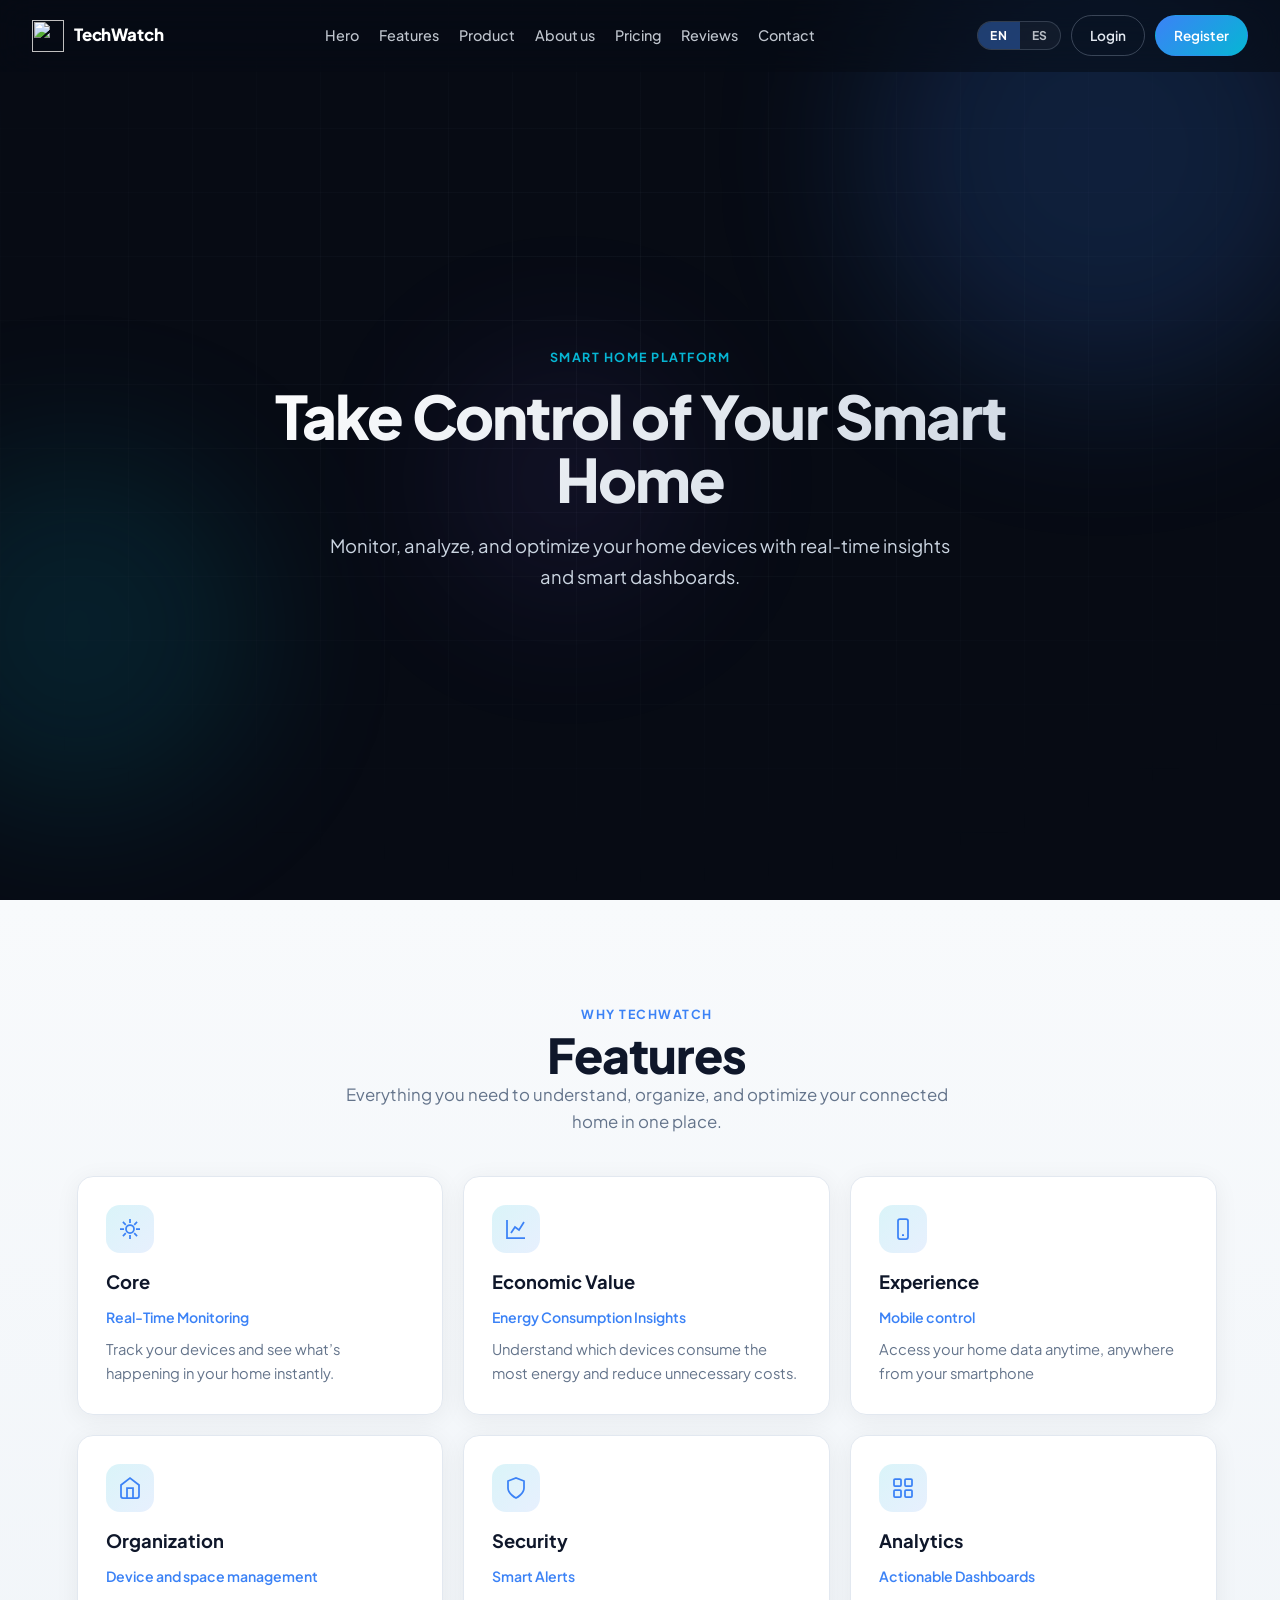
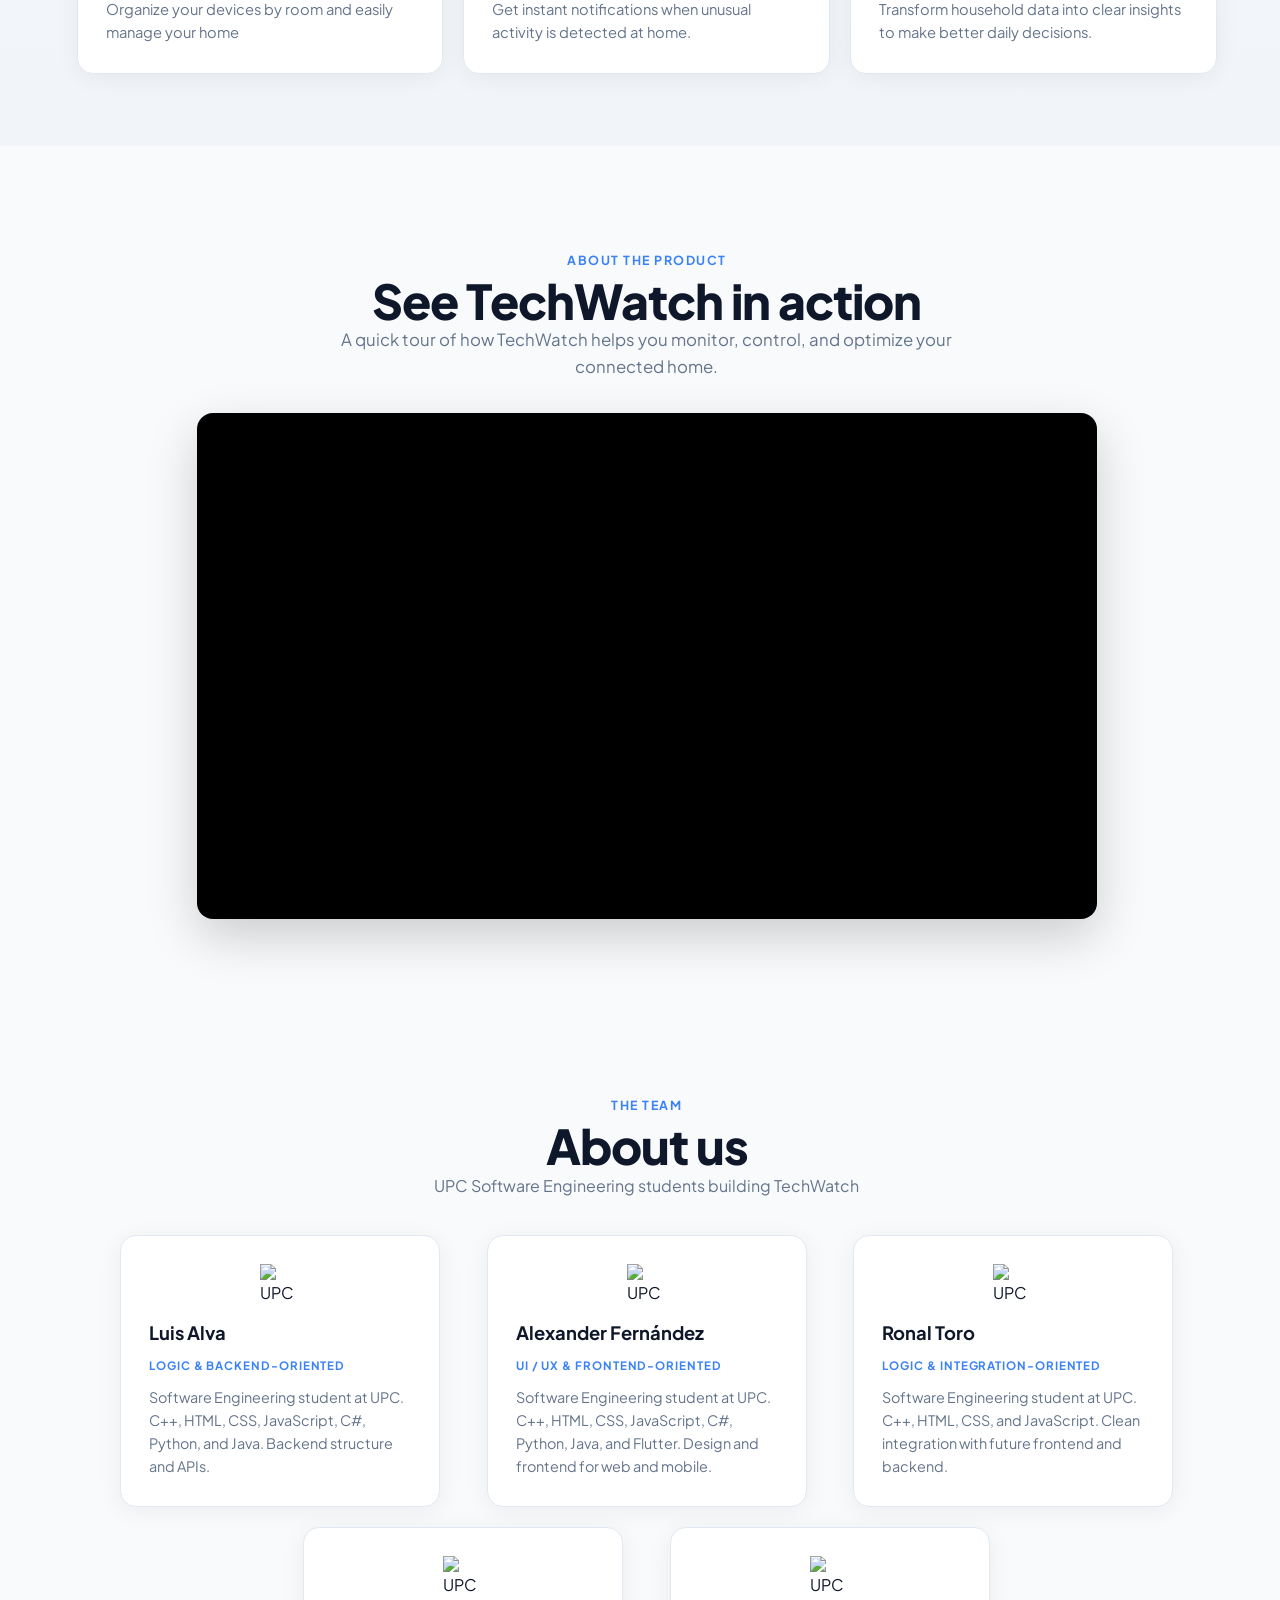
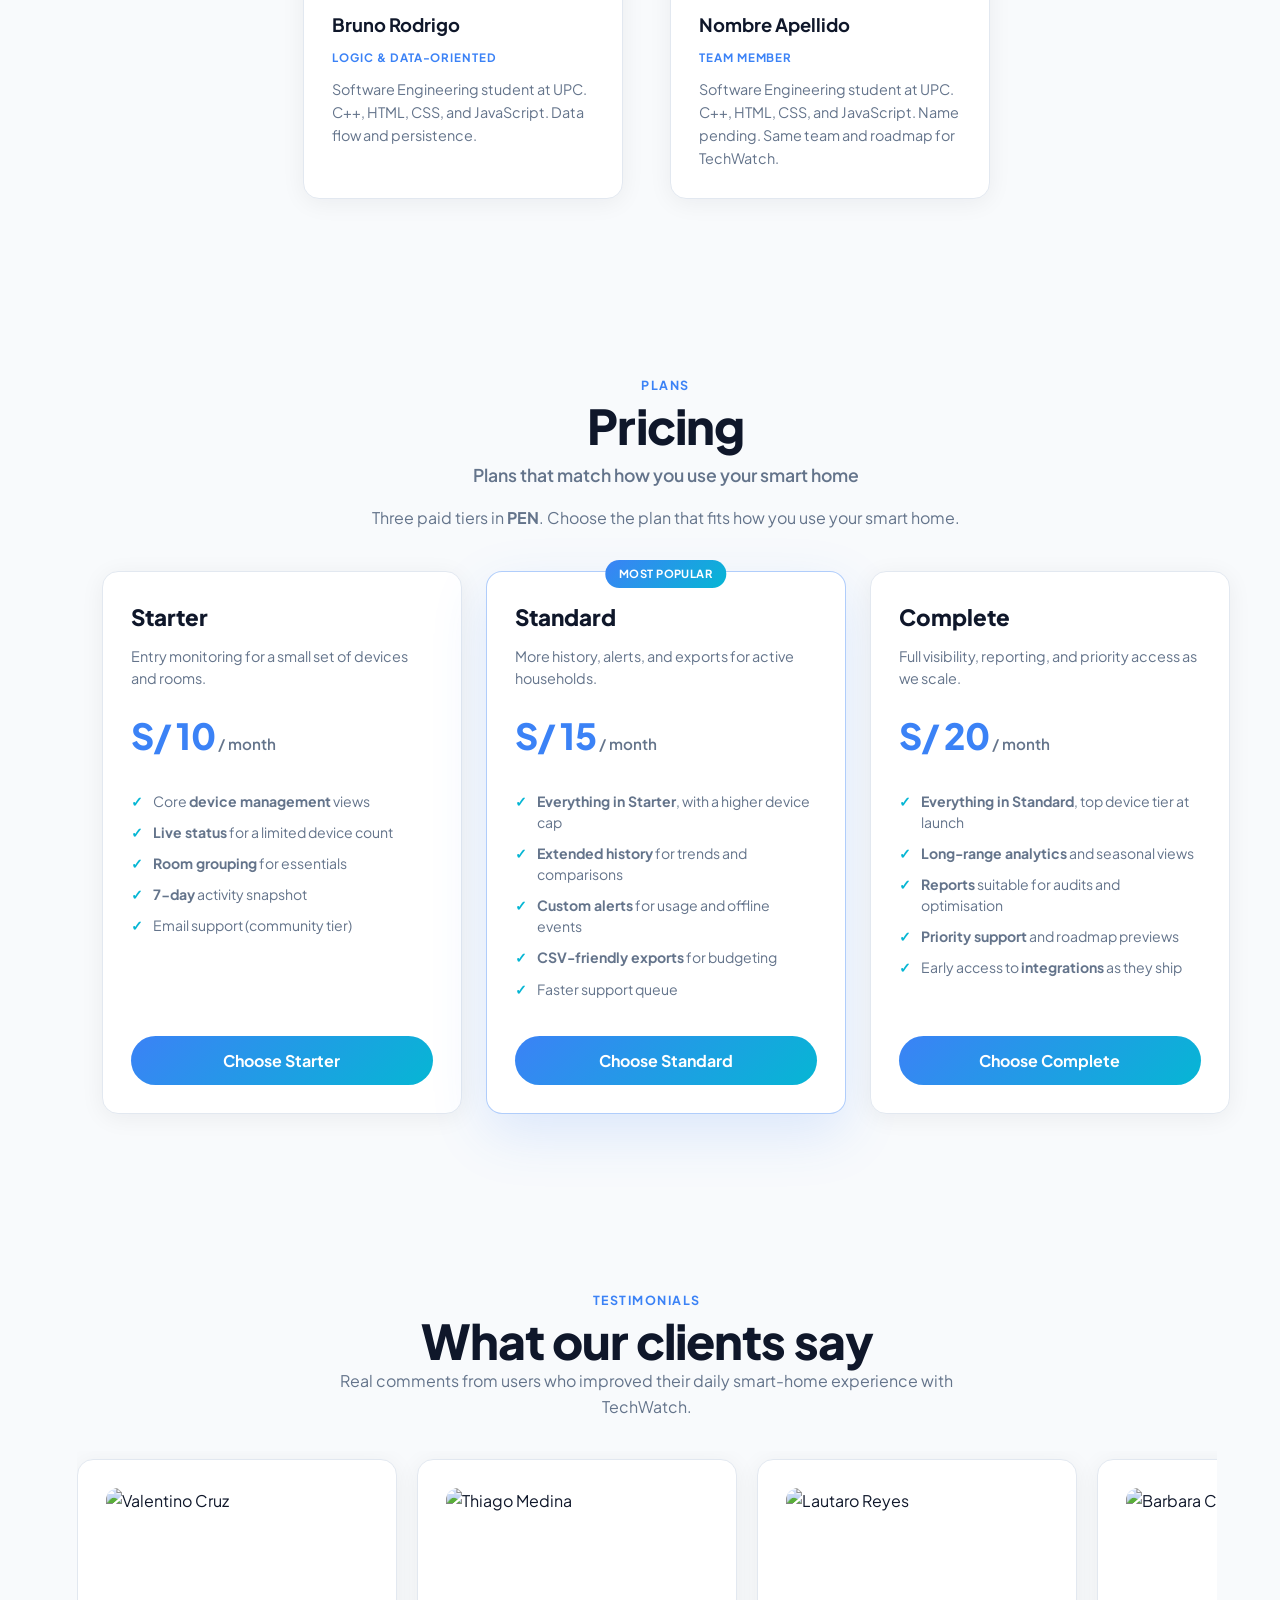
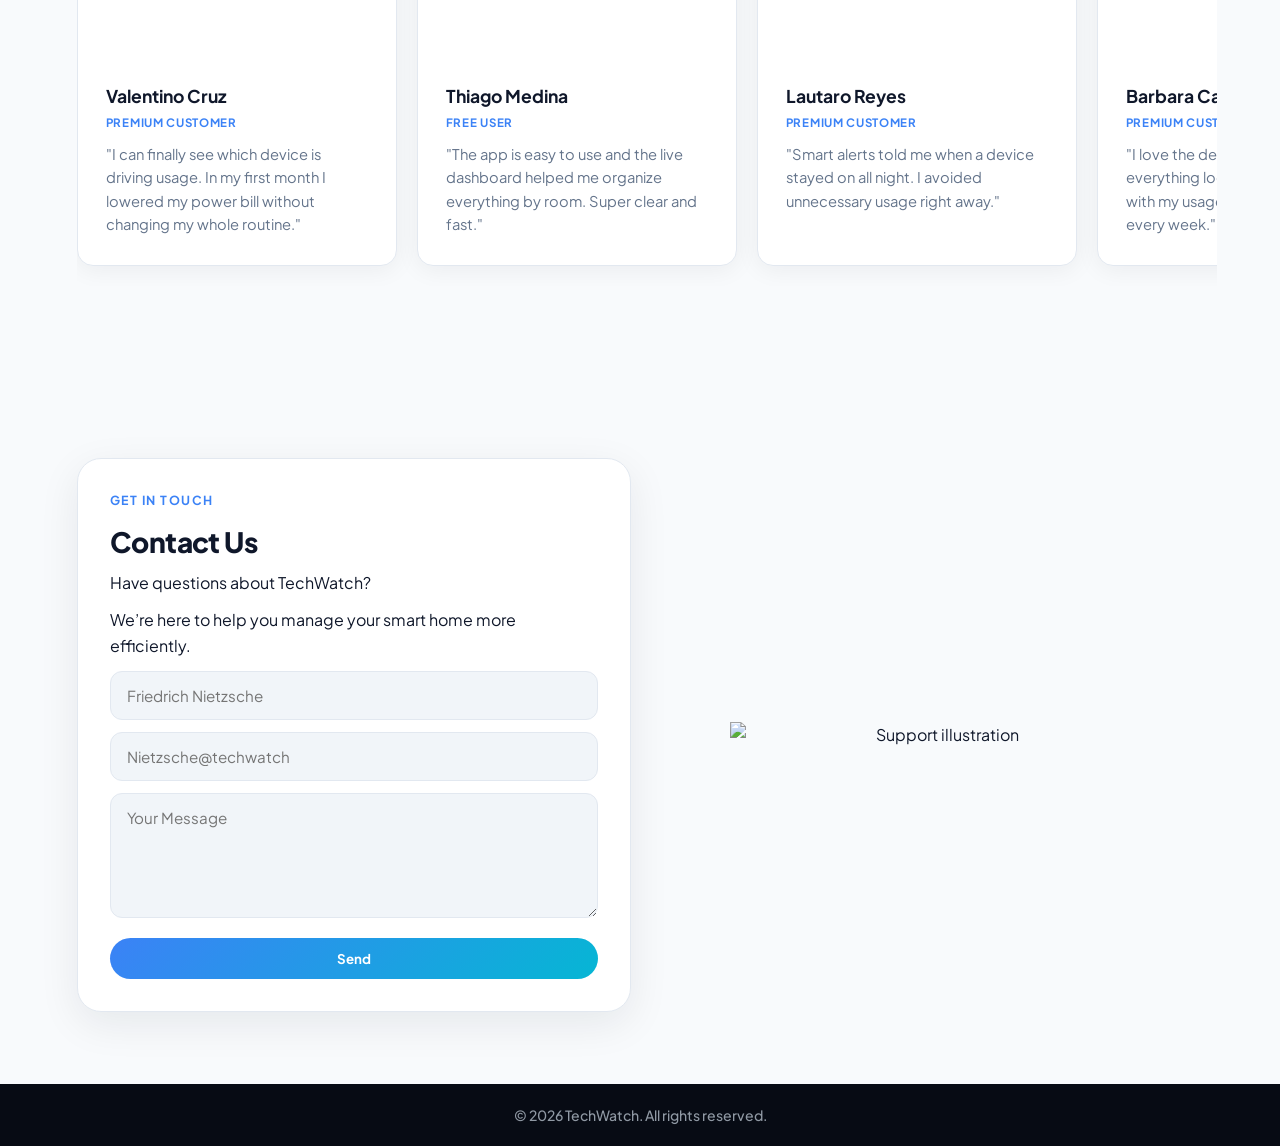
==== commit 0c8da831: "feat(landing): incrustar el video About-the-Product" ====
--- a/index.html
+++ b/index.html
@@ -3,7 +3,10 @@
 <head>
     <meta charset="UTF-8">
     <meta name="viewport" content="width=device-width, initial-scale=1.0">
-    <title>TechWatch</title>
+    <title>TechWatch | Smart Home Monitoring Platform</title>
+    <meta name="description" content="TechWatch is a smart home platform that allows users to monitor, control and analyze connected devices through interactive dashboards and energy consumption insights.">
+    <meta name="keywords" content="Smart Home, IoT, Home Automation, Energy Consumption, Dashboard, Smart Devices, Monitoring Platform">
+    <meta name="author" content="TechWatch">
     <link rel="preconnect" href="https://fonts.googleapis.com">
     <link rel="preconnect" href="https://fonts.gstatic.com" crossorigin>
     <link href="https://fonts.googleapis.com/css2?family=Plus+Jakarta+Sans:wght@400;500;600;700;800&display=swap" rel="stylesheet">
@@ -23,6 +26,7 @@
             <div class="navbar-links" id="primary-navigation">
                 <a href="#hero" class="nav-link" data-i18n="nav.hero">Hero</a>
                 <a href="#feature" class="nav-link" data-i18n="nav.features">Features</a>
+                <a href="#product" class="nav-link" data-i18n="nav.product">Product</a>
                 <a href="#about" class="nav-link" data-i18n="nav.about">About us</a>
                 <a href="#pricing" class="nav-link" data-i18n="nav.pricing">Pricing</a>
                 <a href="#testimonials" class="nav-link" data-i18n="nav.reviews">Reviews</a>
@@ -133,6 +137,24 @@
                     <p class="feature-tag" data-i18n="features.anaP1">Actionable Dashboards</p>
                     <p data-i18n="features.anaP2">Transform household data into clear insights to make better daily decisions.</p>
                 </div>
+            </div>
+        </div>
+    </section>
+
+    <section id="product" class="section-content section-product">
+        <div class="container-product">
+            <span class="section-eyebrow section-eyebrow--dark reveal" data-i18n="product.eyebrow">About the product</span>
+            <h2 class="reveal" data-i18n="product.title">See TechWatch in action</h2>
+            <p class="section-lead reveal" data-i18n="product.lead">A quick tour of how TechWatch helps you monitor, control, and optimize your connected home.</p>
+            <div class="video-frame reveal">
+                <iframe
+                    src="https://www.youtube.com/embed/DF6cDTX380g"
+                    title="TechWatch — About the Product"
+                    loading="lazy"
+                    frameborder="0"
+                    allow="accelerometer; autoplay; clipboard-write; encrypted-media; gyroscope; picture-in-picture; web-share"
+                    referrerpolicy="strict-origin-when-cross-origin"
+                    allowfullscreen></iframe>
             </div>
         </div>
     </section>
--- a/style.css
+++ b/style.css
@@ -510,6 +510,7 @@
 }
 
 .section-features,
+.section-product,
 .section-about,
 .section-pricing,
 .section-testimonials,
@@ -517,11 +518,29 @@
     background: var(--bg);
 }
 
+.video-frame {
+    width: min(900px, 100%);
+    margin: 32px auto 0;
+    aspect-ratio: 16 / 9;
+    border-radius: 16px;
+    overflow: hidden;
+    box-shadow: 0 18px 50px rgba(0, 0, 0, 0.18);
+    background: #000;
+}
+
+.video-frame iframe {
+    width: 100%;
+    height: 100%;
+    border: 0;
+    display: block;
+}
+
 .section-features {
     background: linear-gradient(180deg, var(--bg) 0%, var(--surface-muted) 100%);
 }
 
 .container-feature,
+.container-product,
 .container-about,
 .container-testimonials,
 .contact-div {
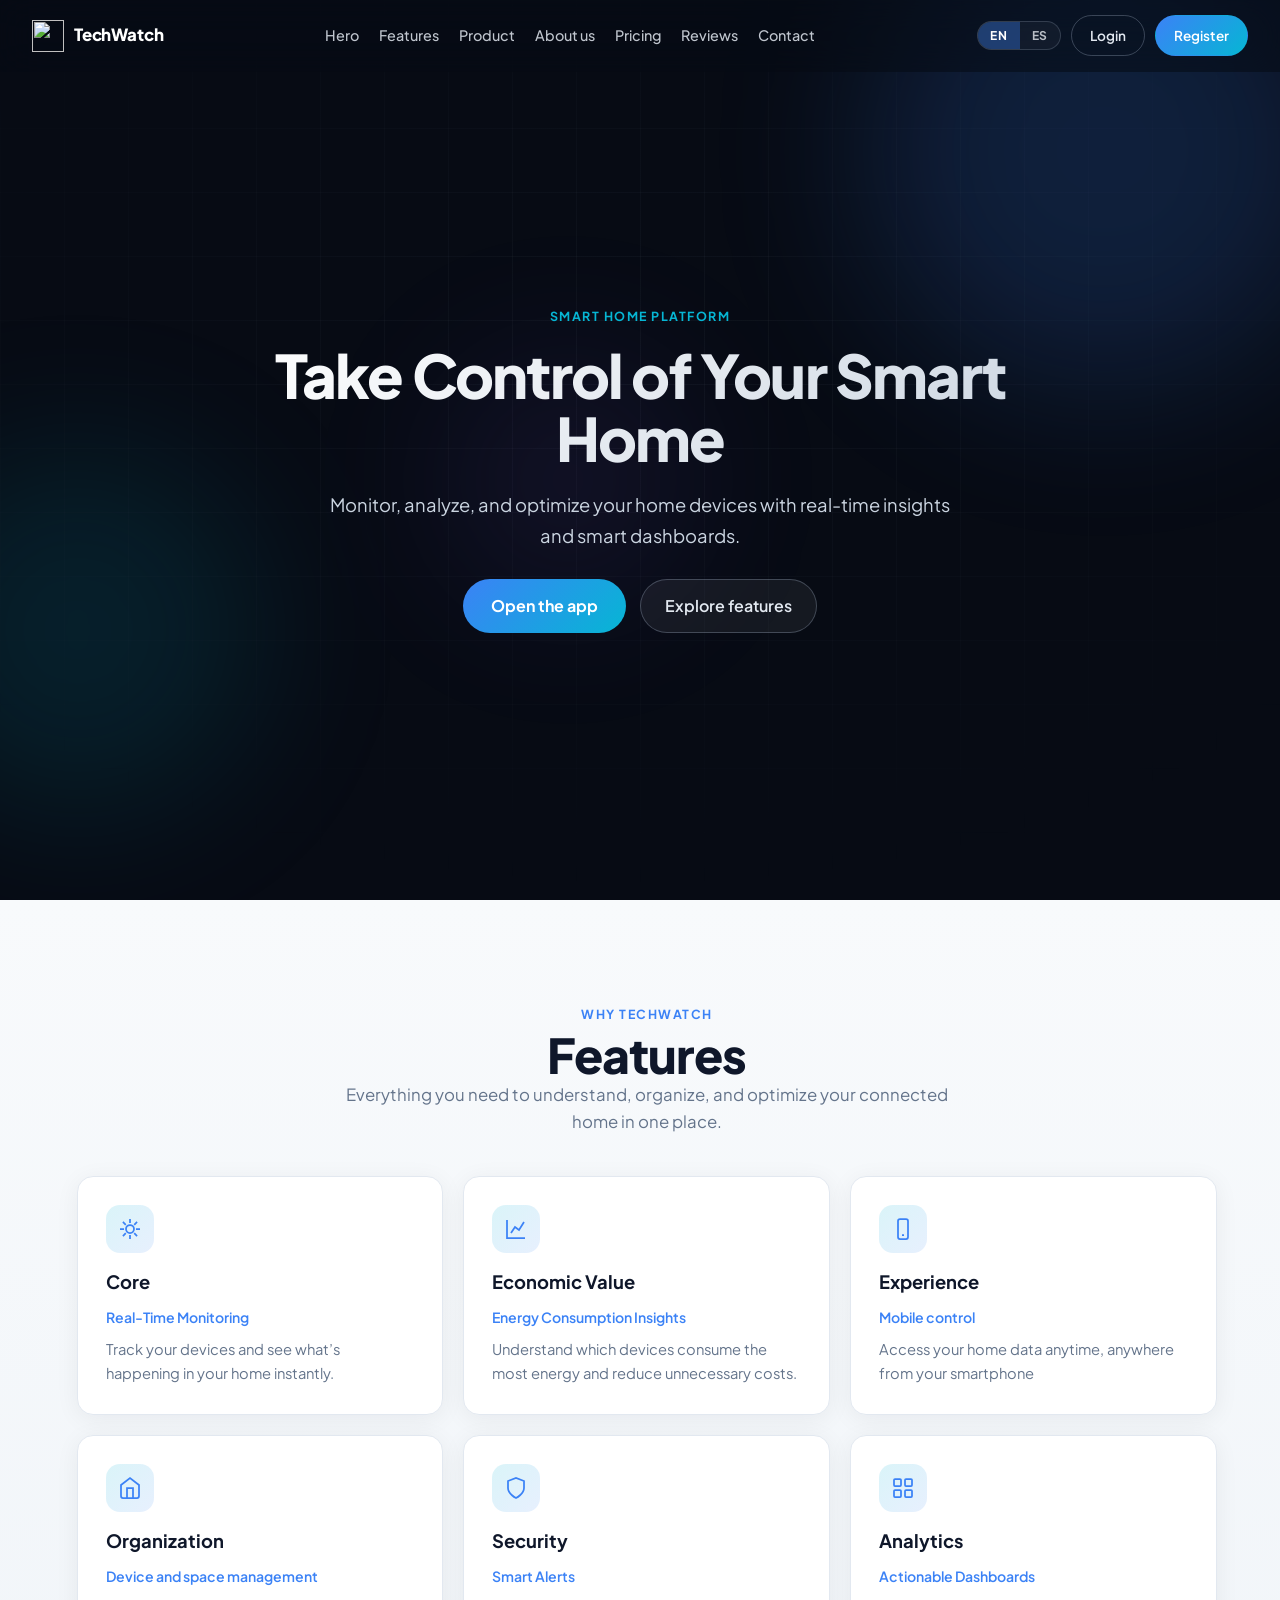
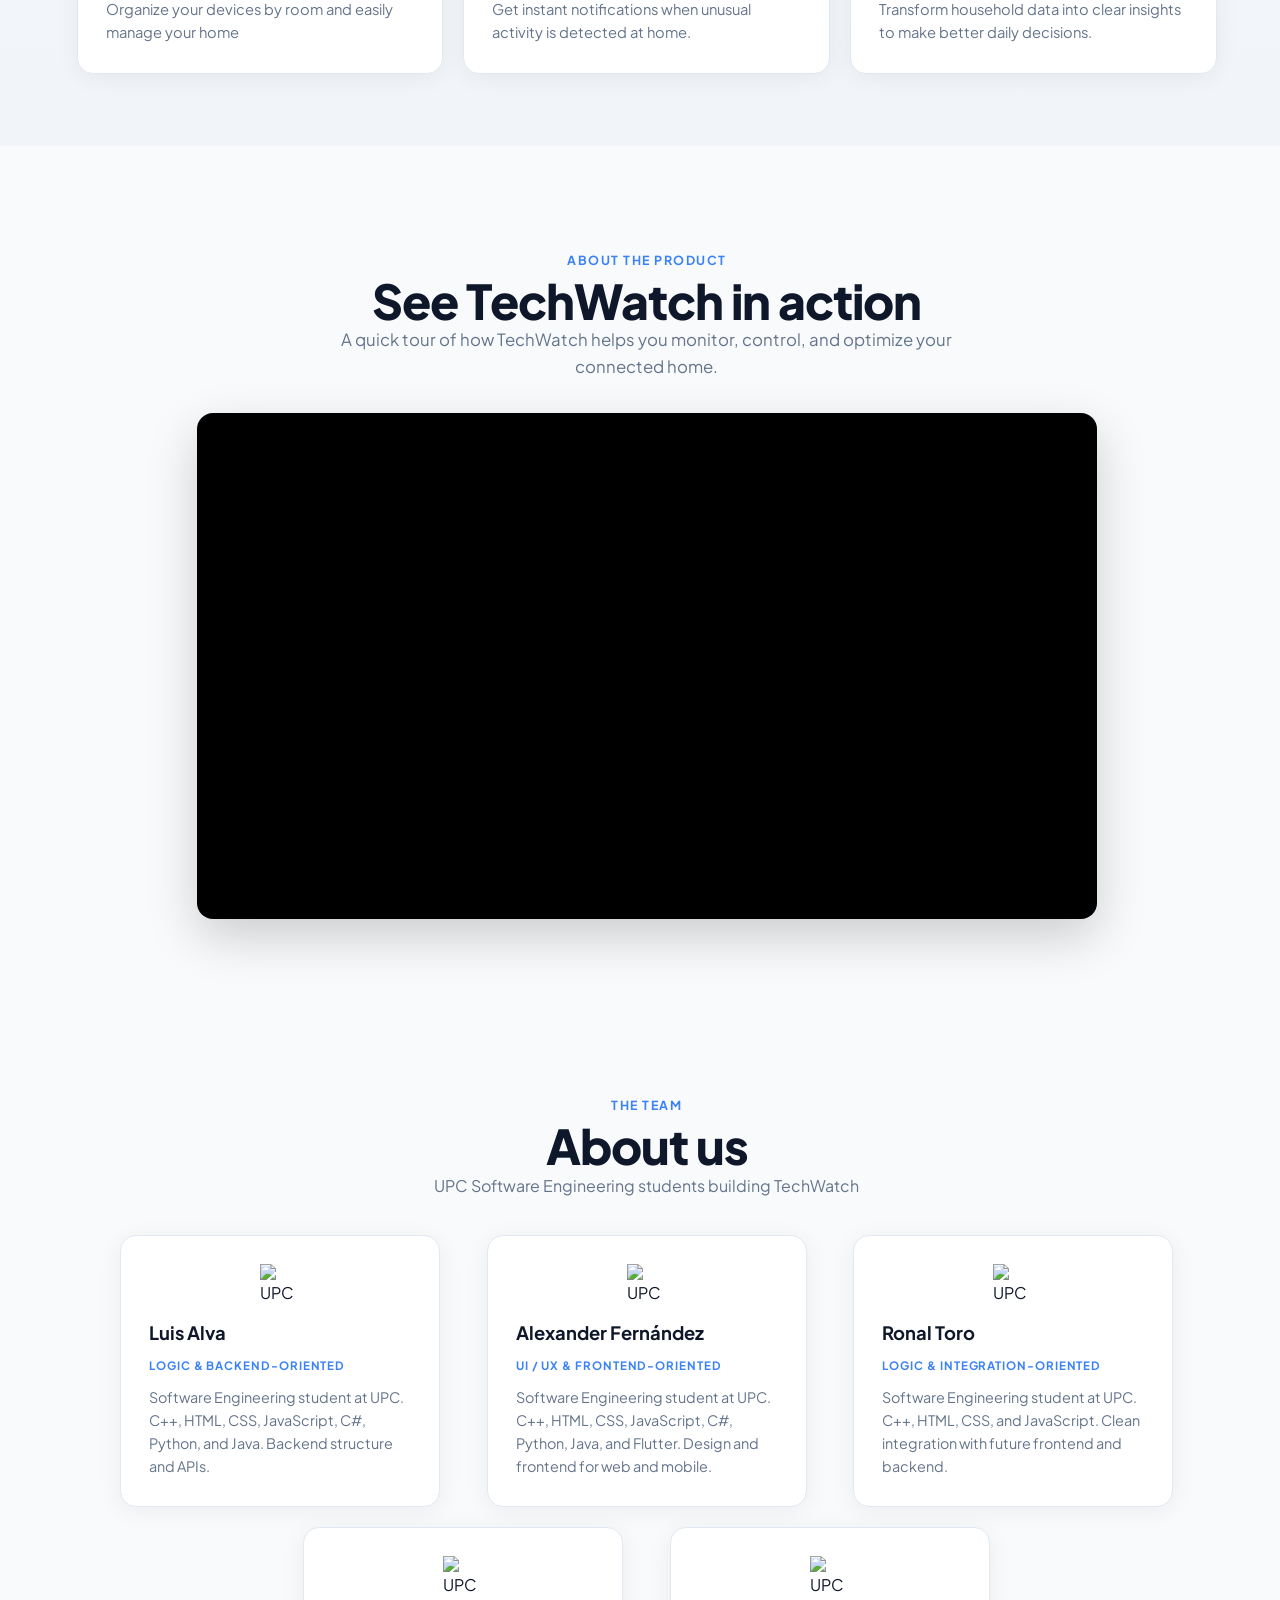
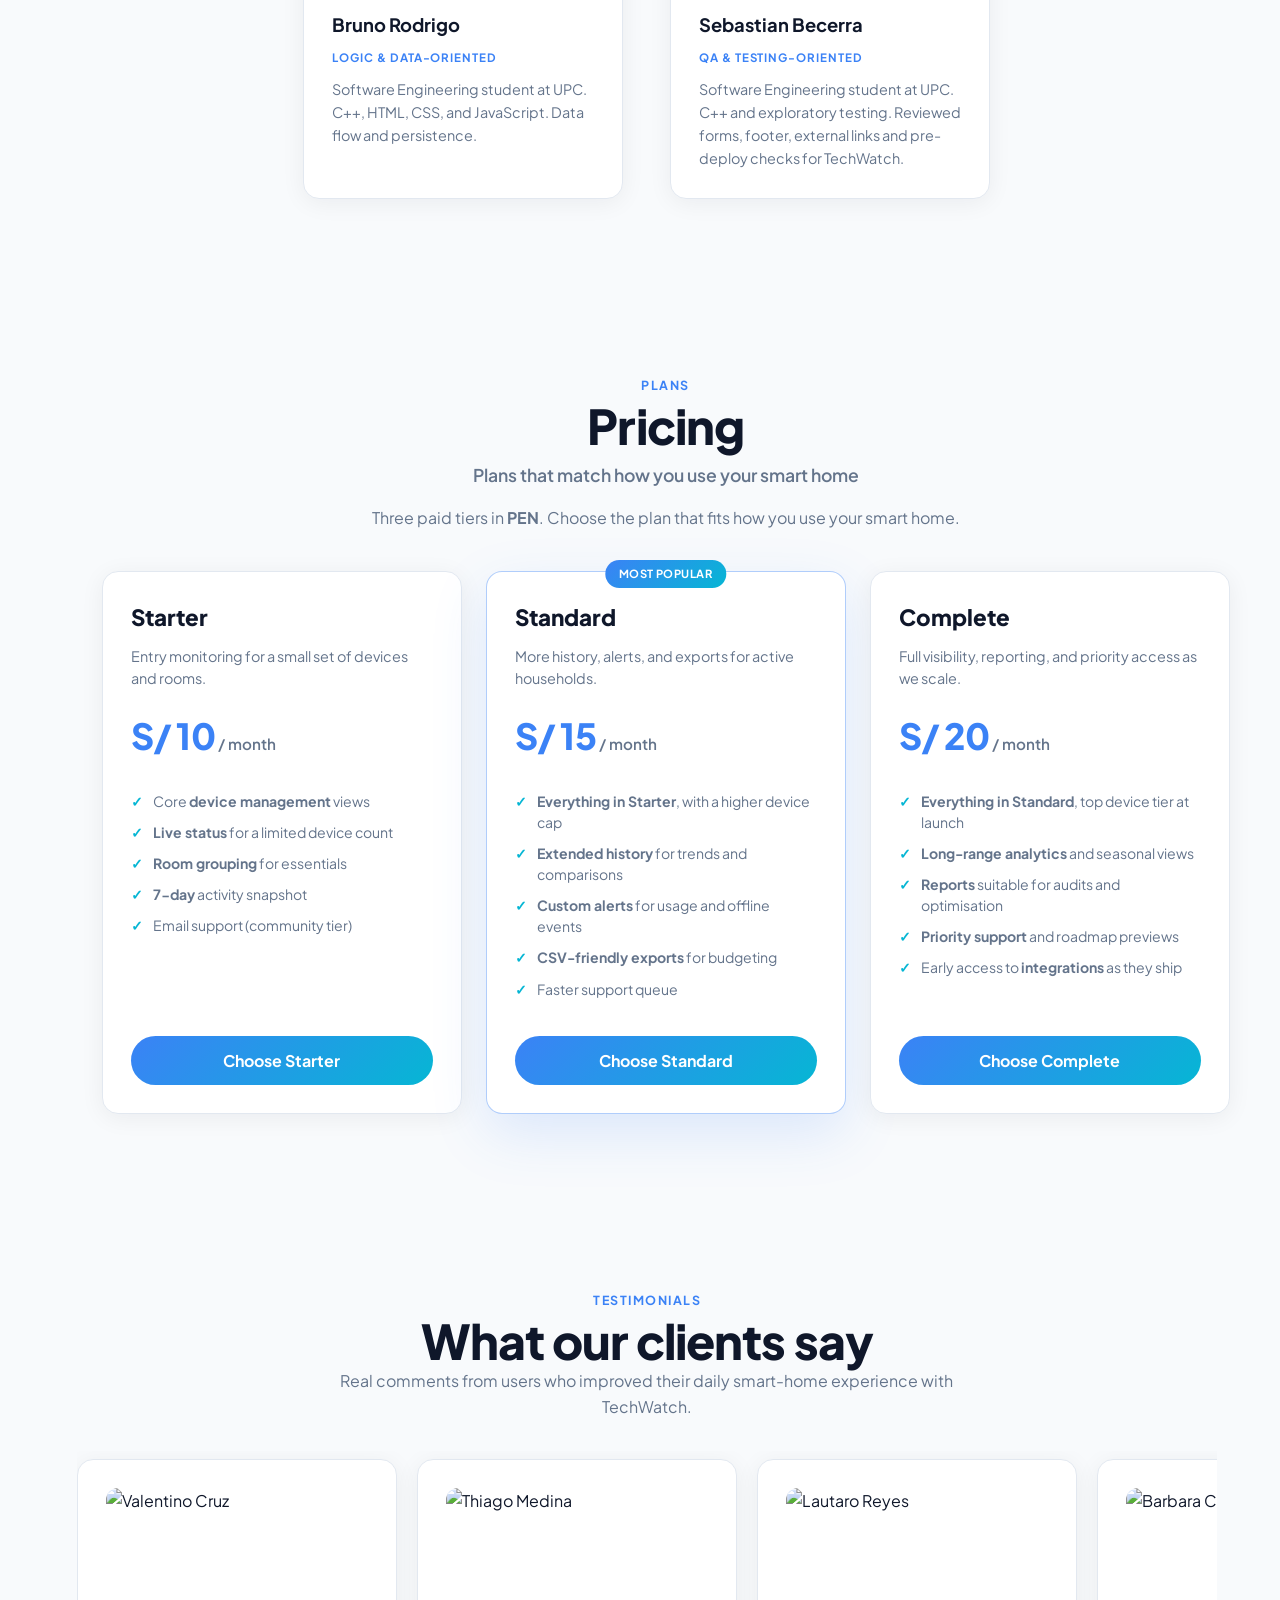
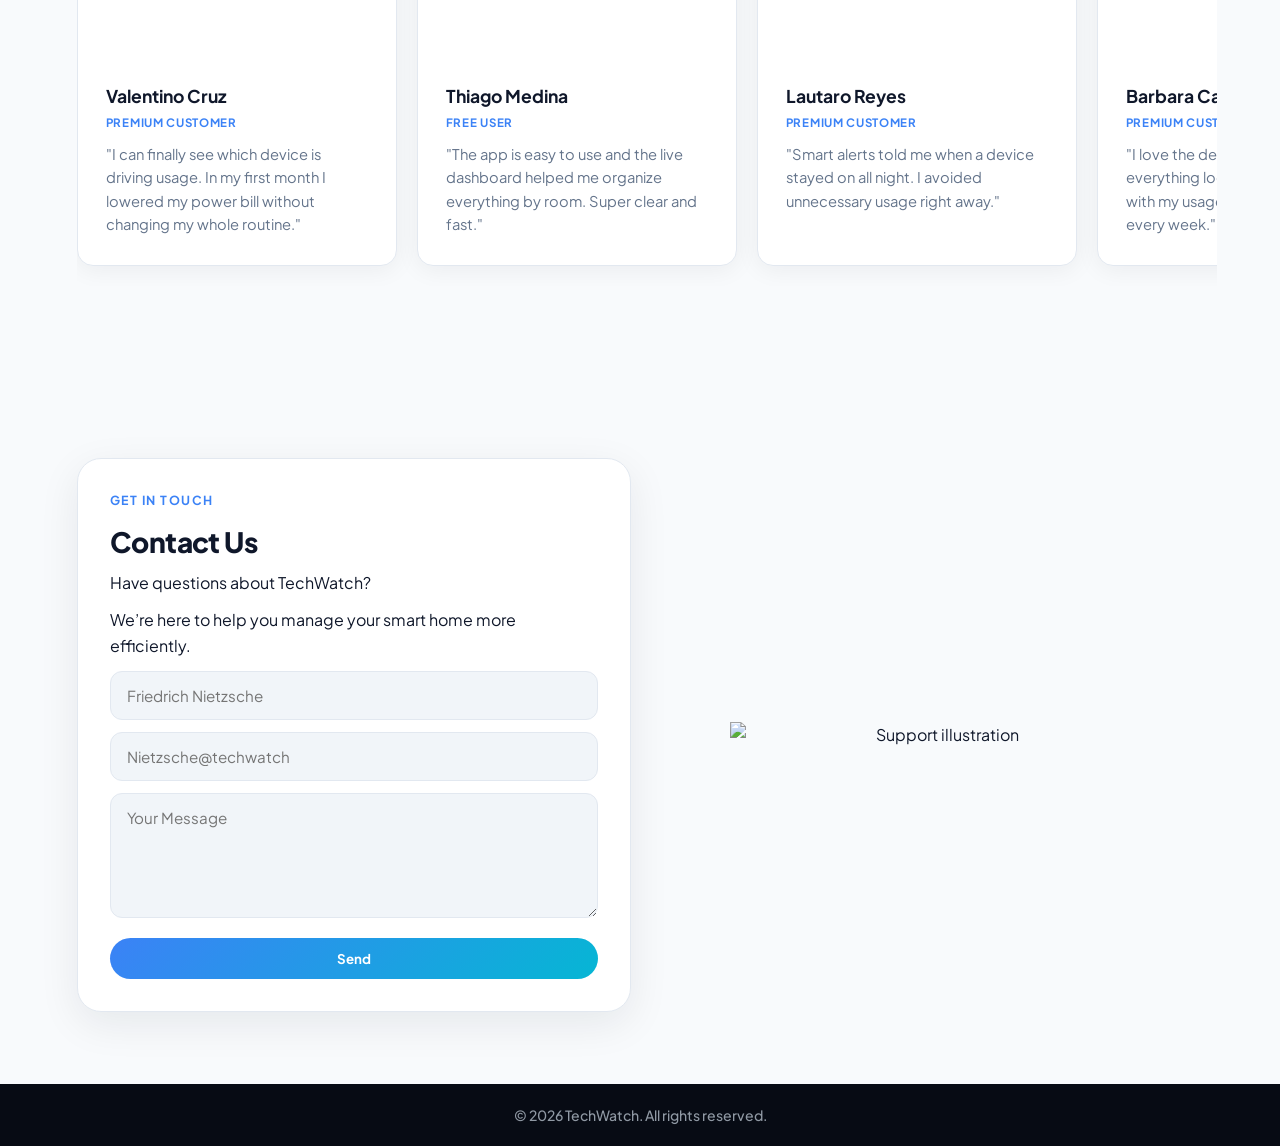
==== commit 48b2289b: "feat(landing): completar integrante, CTA del hero y feedback de contacto" ====
--- a/index.html
+++ b/index.html
@@ -71,6 +71,10 @@
                 <span class="section-eyebrow" data-i18n="hero.eyebrow">Smart home platform</span>
                 <h1 class="title-main" data-i18n="hero.title">Take Control of Your Smart Home</h1>
                 <p class="txt-primary" data-i18n="hero.subtitle">Monitor, analyze, and optimize your home devices with real-time insights and smart dashboards.</p>
+                <div class="hero-actions">
+                    <a class="btn-primary btn-primary--lg" href="#" data-tw-link="register" data-i18n="hero.cta">Open the app</a>
+                    <a class="btn-secondary" href="#feature" data-i18n="hero.ctaSecondary">Explore features</a>
+                </div>
             </div>
         </div>
     </section>
@@ -191,7 +195,7 @@
                 </article>
                 <article class="card card-team reveal">
                     <img class="team-upc-badge" src="https://upload.wikimedia.org/wikipedia/commons/f/fc/UPC_logo_transparente.png" alt="UPC">
-                    <h3 data-i18n="about.namePlaceholder">Nombre Apellido</h3>
+                    <h3>Sebastian Becerra</h3>
                     <p class="team-role" data-i18n="about.roleMember">Team member</p>
                     <p class="team-bio" data-i18n="about.bioMember">Software Engineering student at UPC. C++, HTML, CSS, and JavaScript. Name pending. Same team and roadmap for TechWatch.</p>
                 </article>
--- a/style.css
+++ b/style.css
@@ -437,6 +437,14 @@
     color: var(--text-light);
     line-height: 1.7;
     margin-inline: auto;
+}
+
+.hero-actions {
+    display: flex;
+    flex-wrap: wrap;
+    gap: 14px;
+    justify-content: center;
+    margin-top: 28px;
 }
 
 /* BUTTONS */
